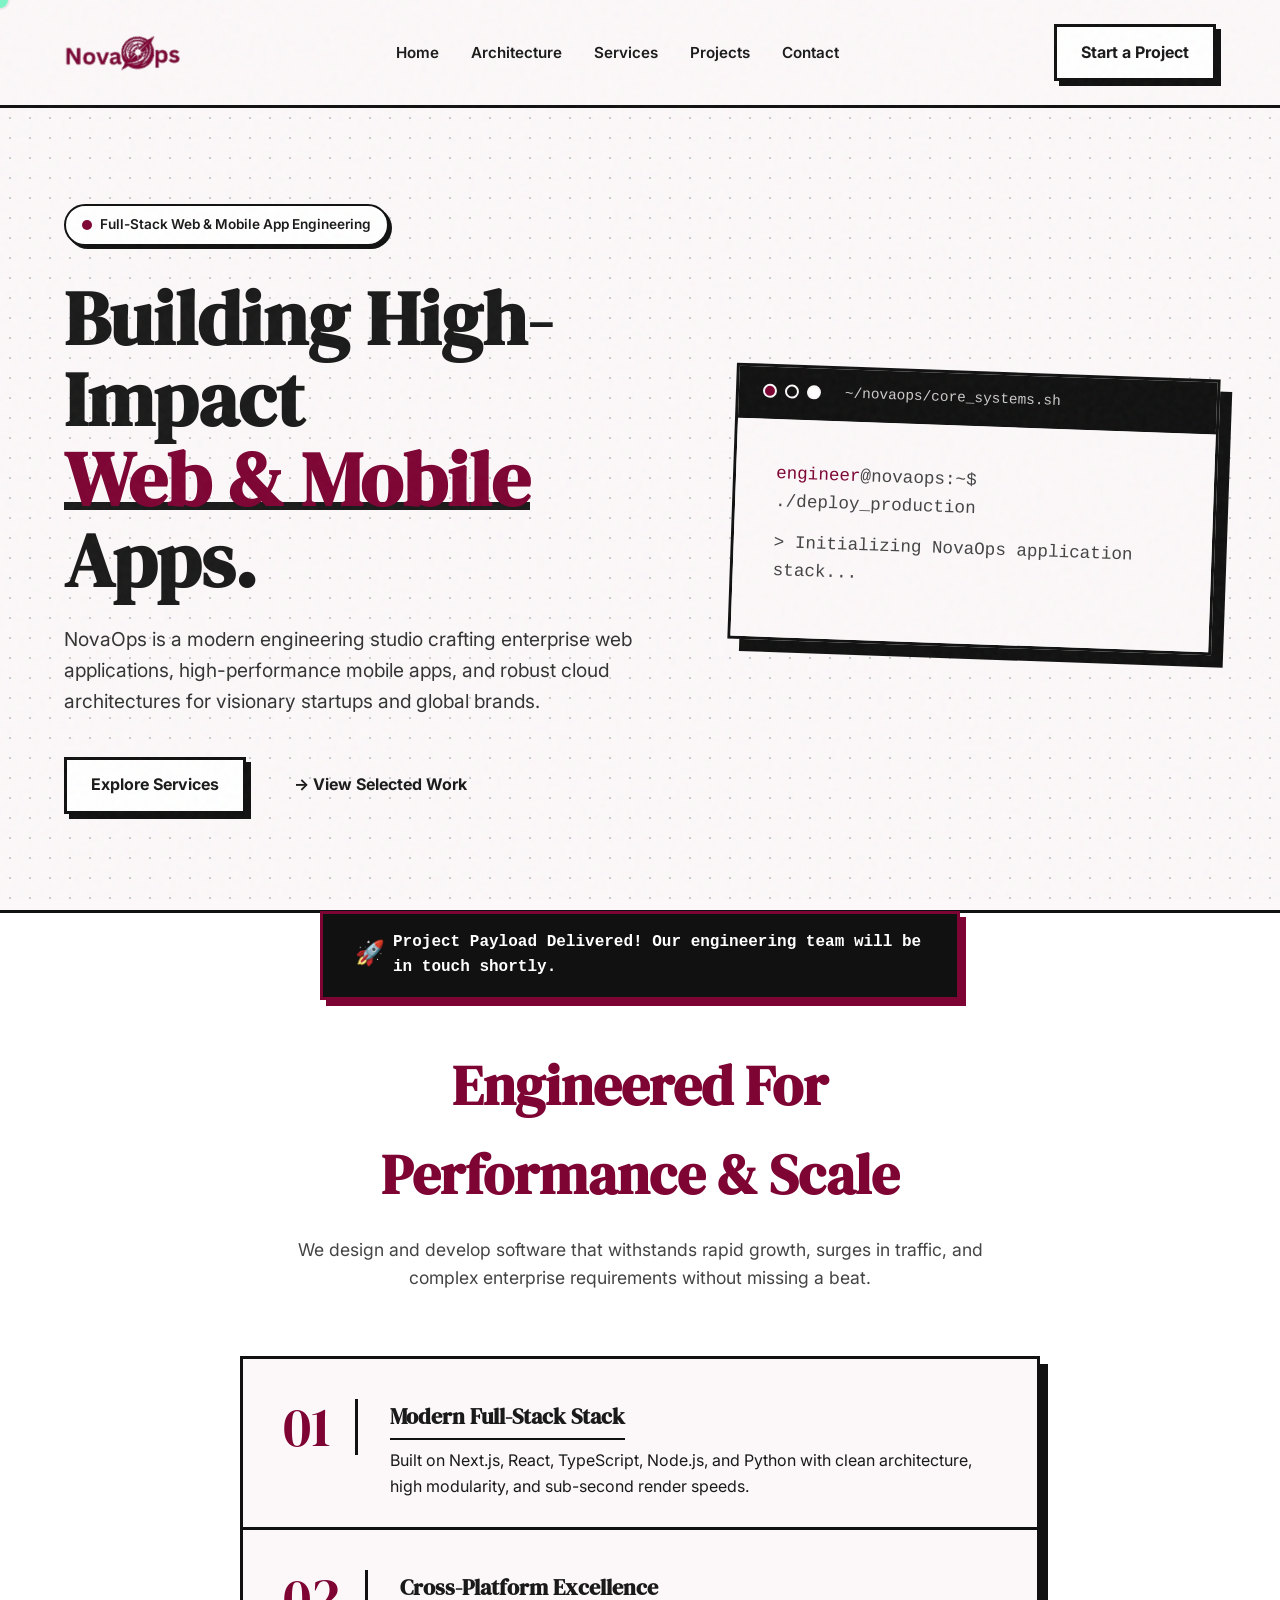
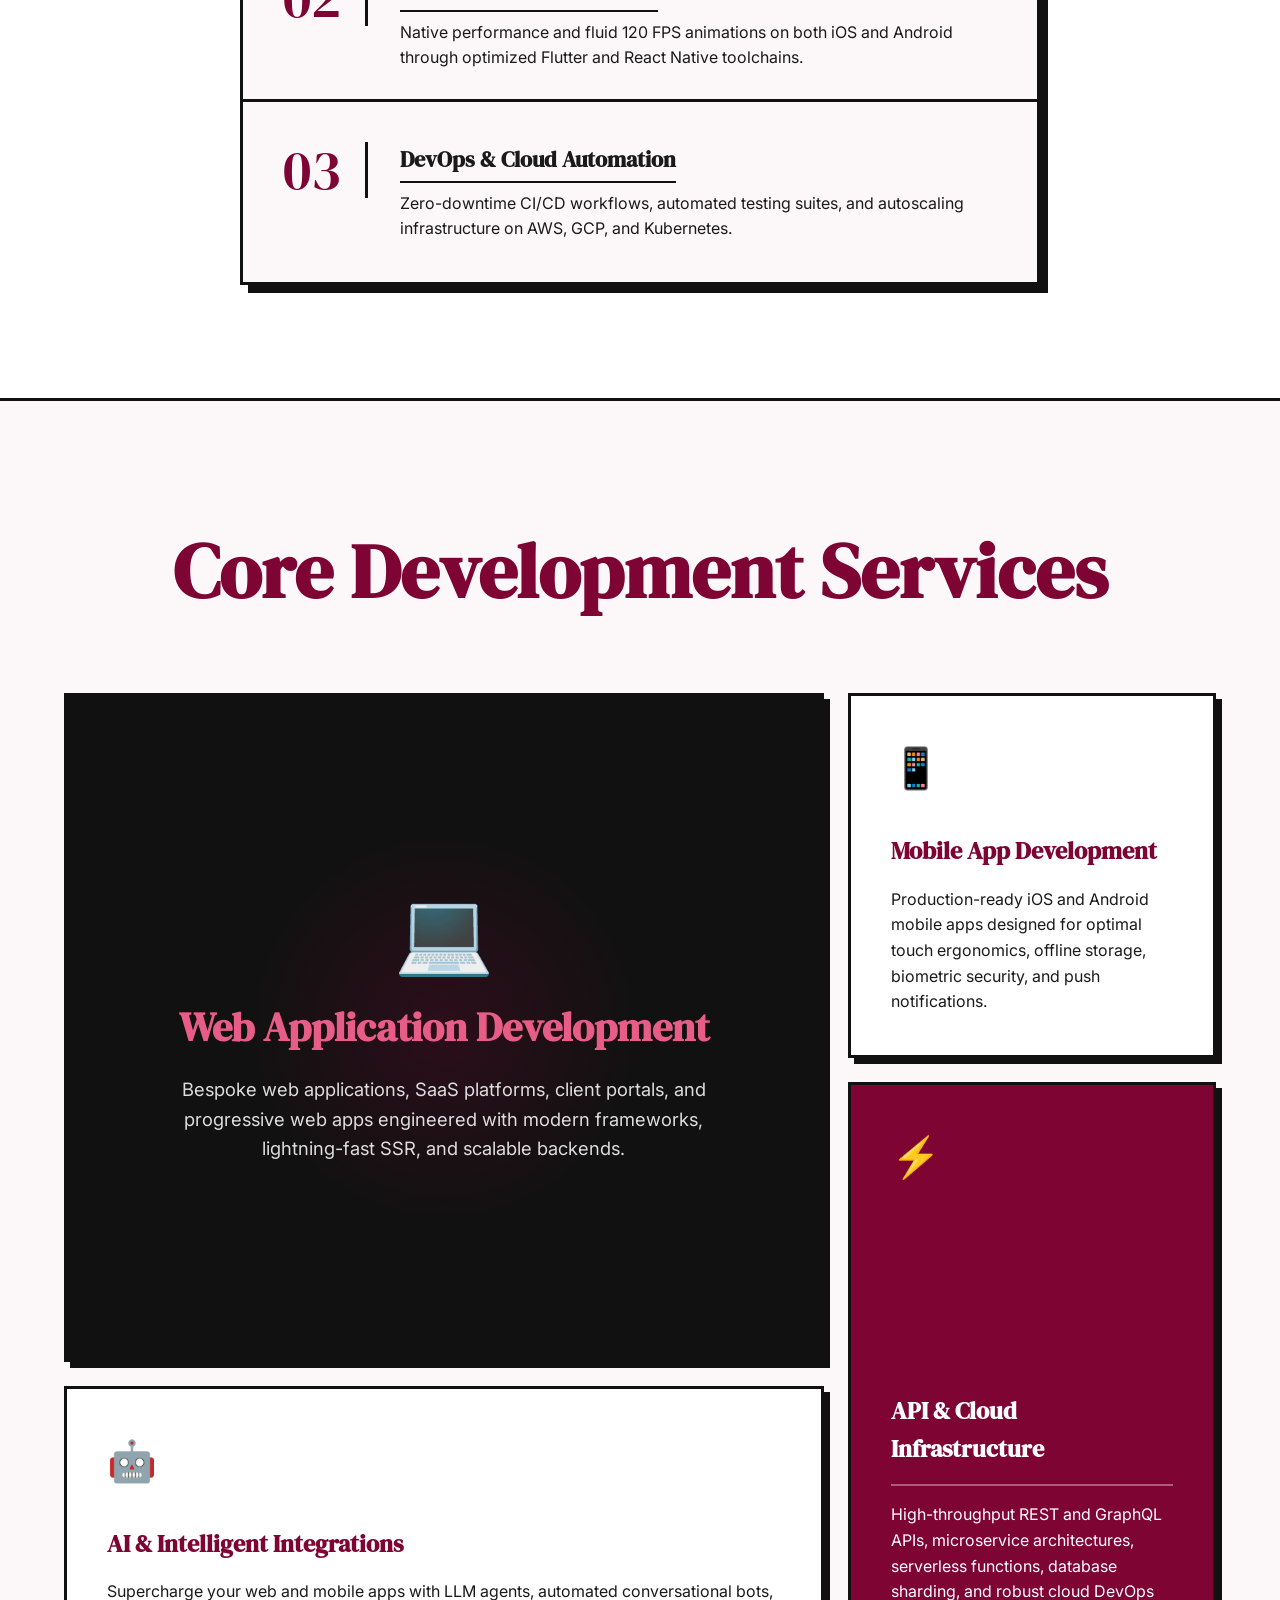
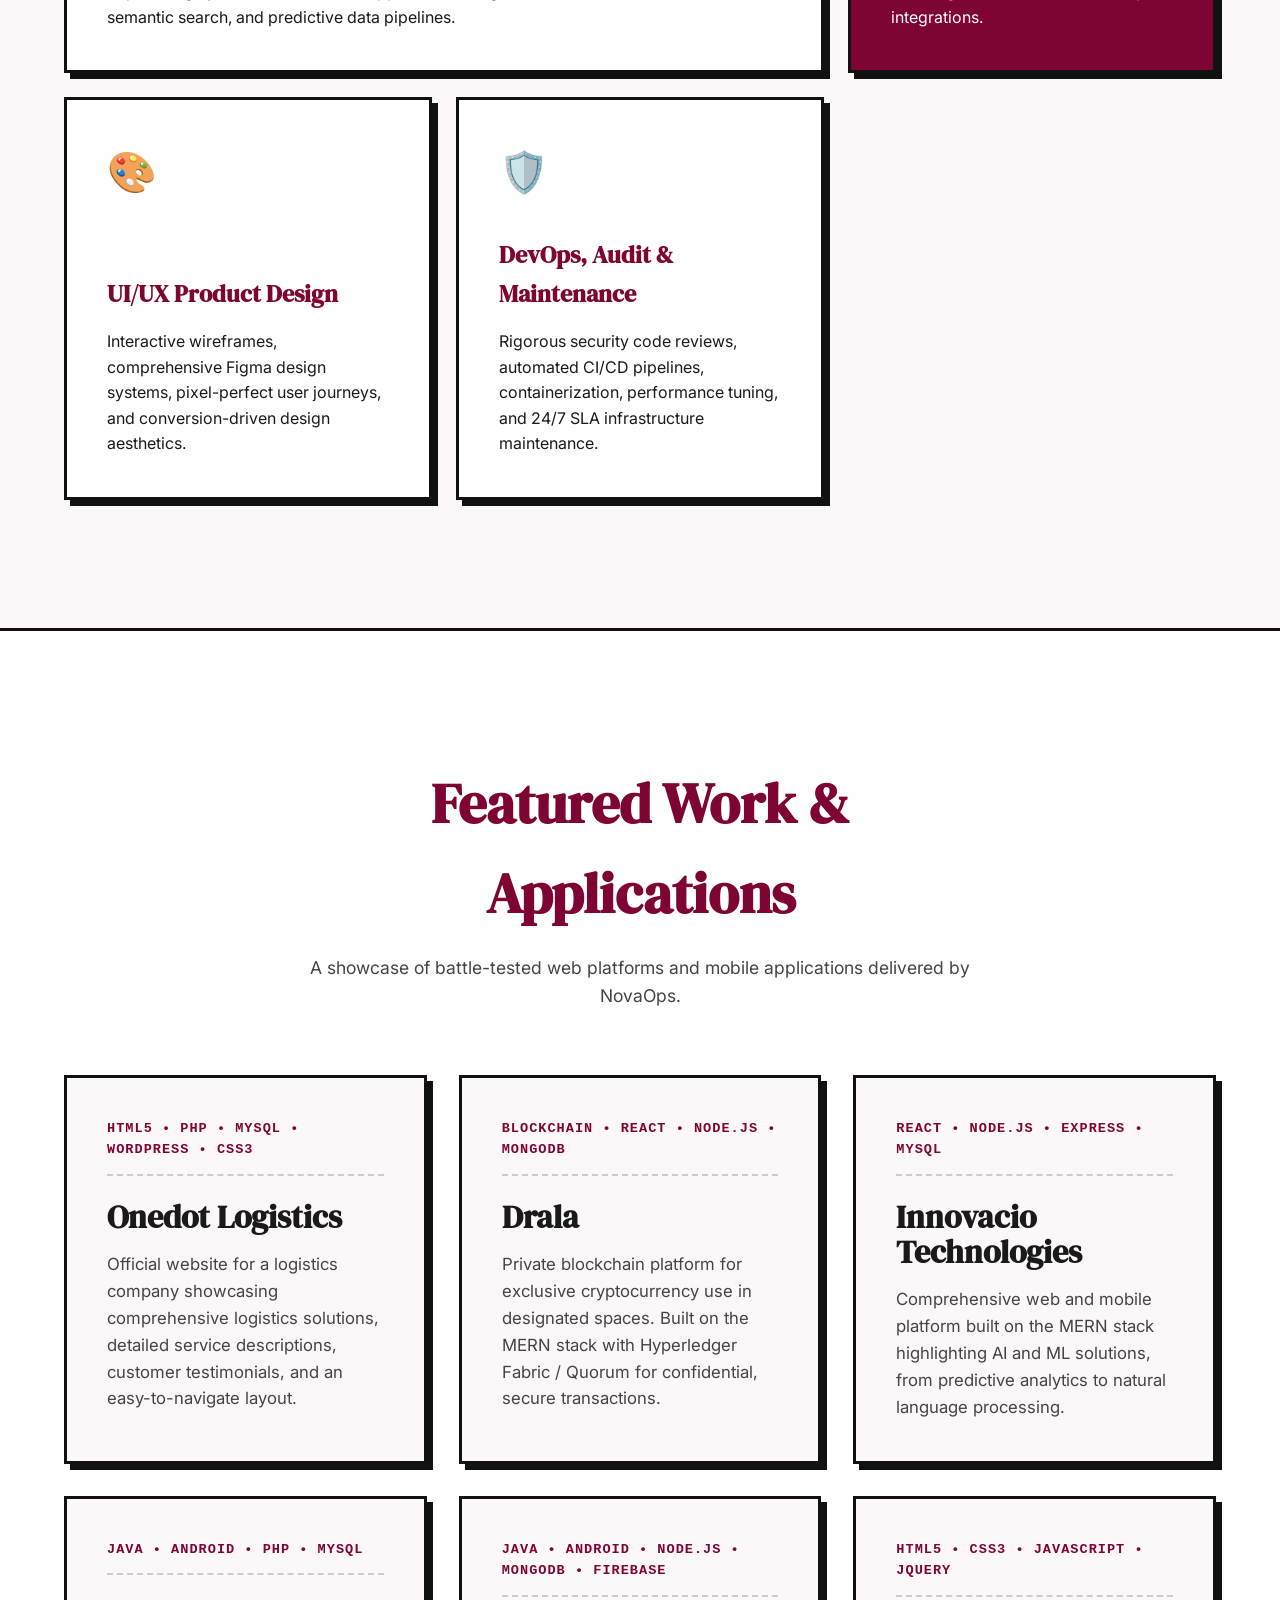
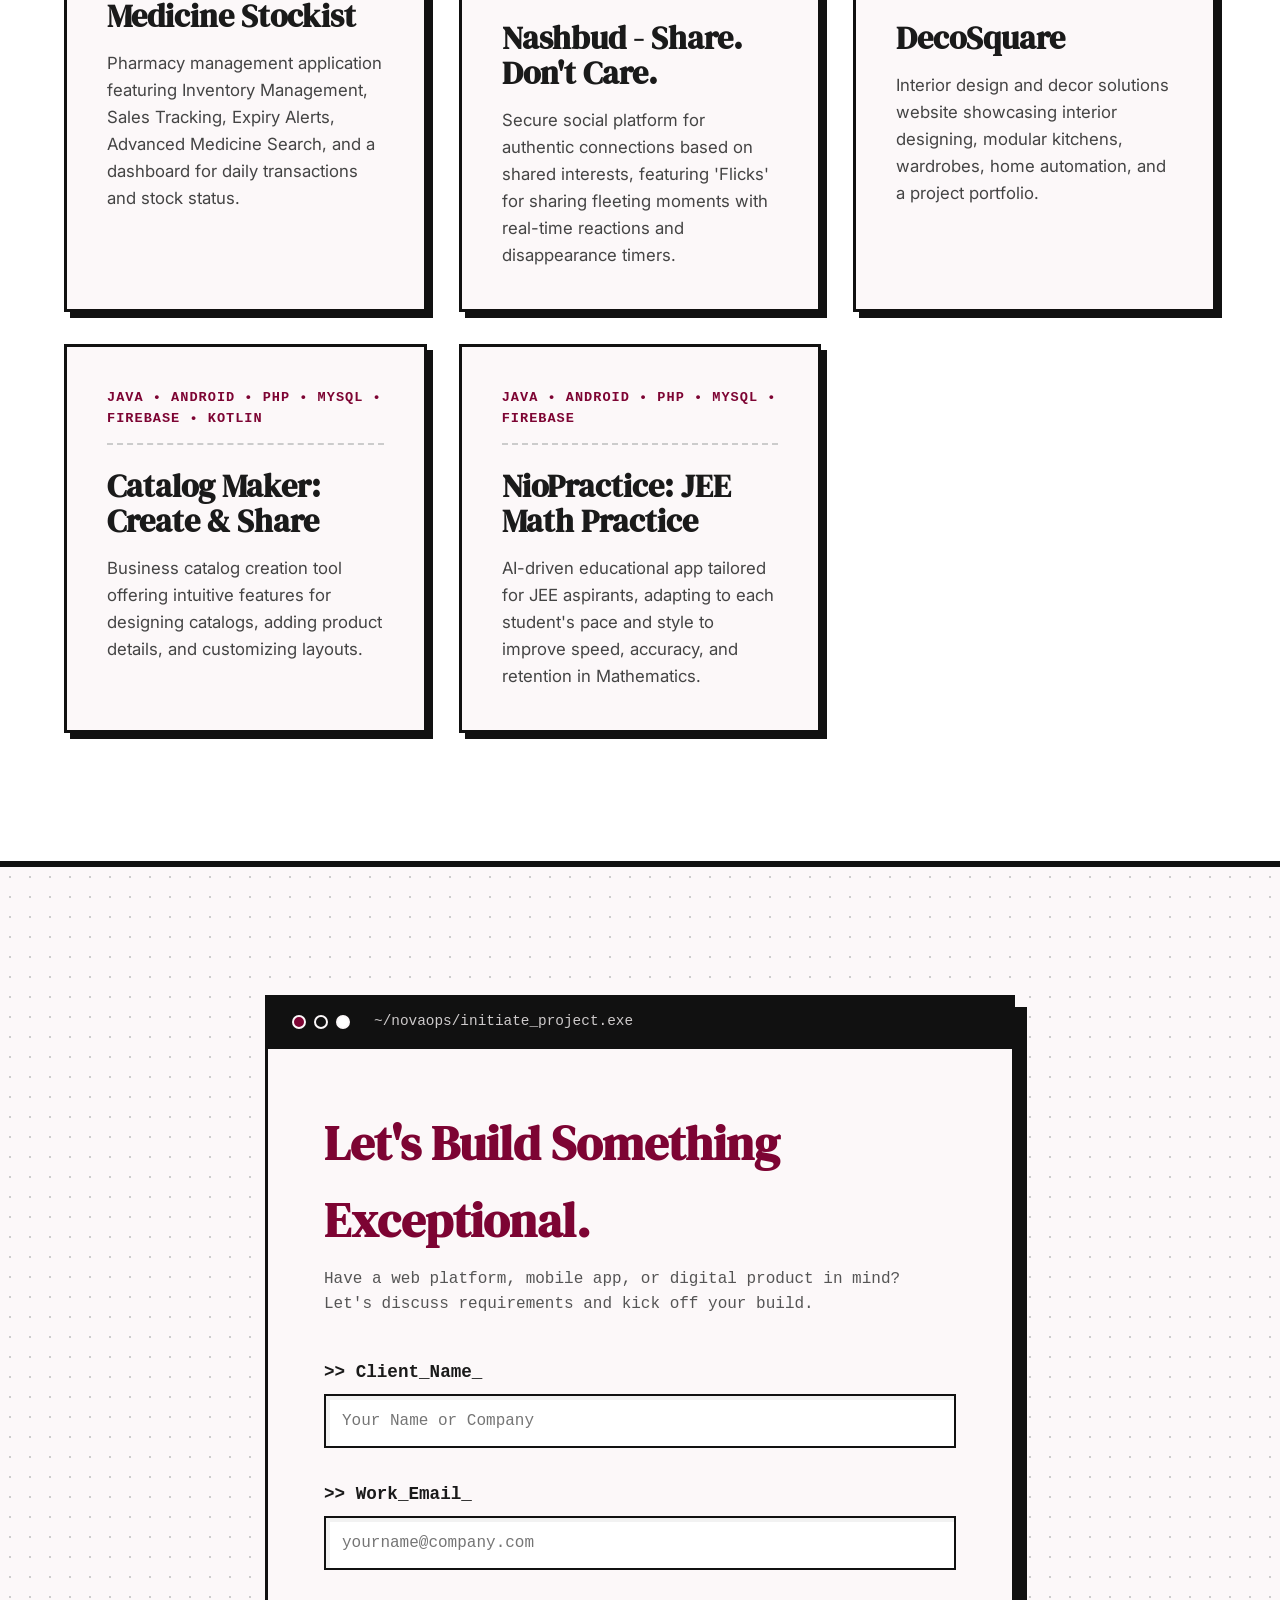
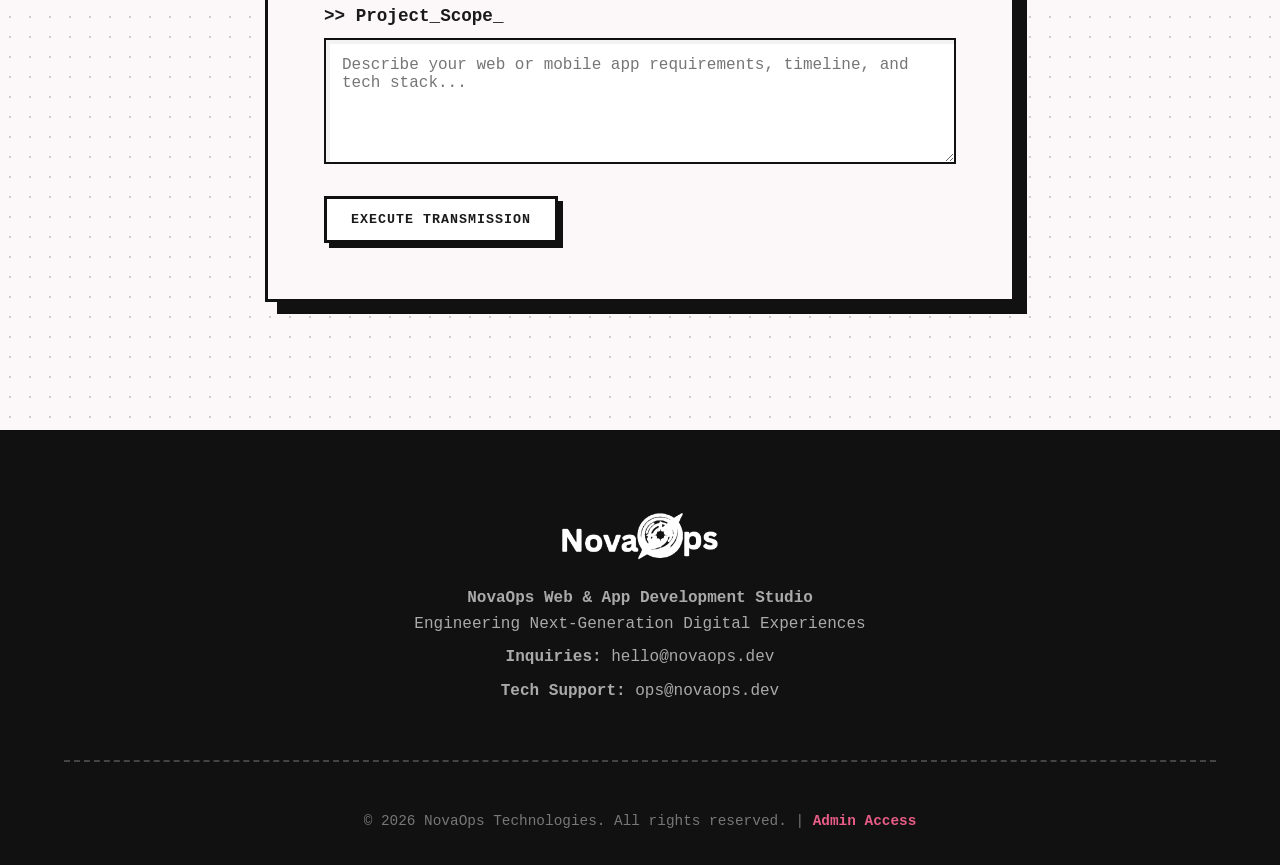
==== index.html @ 28c10dbf "feat: add branding assets, custom logos, and update project portfolio content" ====
<!DOCTYPE html>
<html lang="en">

<head>
    <meta charset="UTF-8">
    <meta name="viewport" content="width=device-width, initial-scale=1.0">
    <title>NovaOps | High-Performance Web & App Development</title>
    <meta name="theme-color" content="#7D0433">
    <link rel="icon" type="image/png" href="assets/favicon.png">
    <link rel="apple-touch-icon" href="assets/apple-touch-icon.png">
    <link rel="preconnect" href="https://fonts.googleapis.com">
    <link rel="preconnect" href="https://fonts.gstatic.com" crossorigin>
    <link
        href="https://fonts.googleapis.com/css2?family=DM+Serif+Display&family=Inter:wght@400;500;600;700;900&display=swap"
        rel="stylesheet">
    <link rel="stylesheet" href="style.css">
</head>

<body>
    <div id="a4-loader" class="a4-loader">
        <div class="terminal-container loader-terminal">
            <div class="terminal-header">
                <div class="terminal-buttons">
                    <span class="t-btn close"></span>
                    <span class="t-btn min"></span>
                    <span class="t-btn max"></span>
                </div>
                <div class="terminal-title">~/novaops/boot_sequence.exe</div>
            </div>
            <div class="terminal-body terminal-font">
                <p>>> NOVAOPS.sys initializing<span class="loading-dots"></span></p>
                <div class="progress-bar-container">
                    <div class="progress-bar"></div>
                </div>
                <p id="loader-status">>> CORE SYSTEMS ONLINE_</p>
            </div>
        </div>
    </div>

    <div class="noise-overlay"></div>
    <div class="custom-cursor"></div>

    <nav class="navbar relative-z">
        <div class="logo">
            <a href="#home" class="logo-link">
                <img src="assets/logo.png" alt="NovaOps Logo" class="nav-logo-img">
            </a>
        </div>
        <ul class="nav-links">
            <li><a href="#home">Home</a></li>
            <li><a href="#features">Architecture</a></li>
            <li><a href="#services">Services</a></li>
            <li><a href="#work">Projects</a></li>
            <li><a href="#contact-form-section">Contact</a></li>
        </ul>
        <a href="#contact-form-section" class="btn-primary magnetic-btn">Start a Project</a>
    </nav>

    <header id="home" class="hero relative-z split-layout">
        <div class="hero-content">
            <div class="status-badge">
                <span class="pulse-indicator"></span> Full-Stack Web & Mobile App Engineering
            </div>

            <h1 class="hero-title">
                Building High-Impact <br>
                <span class="text-orange highlight-stroke">Web & Mobile</span> Apps.
            </h1>
            <p class="hero-subtitle">
                NovaOps is a modern engineering studio crafting enterprise web applications, high-performance mobile
                apps, and robust cloud architectures for visionary startups and global brands.
            </p>
            <div class="hero-ctas">
                <a href="#services" class="btn-primary magnetic-btn" id="cta-main">Explore Services</a>
                <a href="#work" class="btn-secondary link-hover-effect" id="cta-secondary">→ View Selected Work</a>
            </div>
        </div>

        <div class="hero-visual">
            <div class="terminal-container hero-terminal">
                <div class="terminal-header">
                    <div class="terminal-buttons">
                        <span class="t-btn close"></span>
                        <span class="t-btn min"></span>
                        <span class="t-btn max"></span>
                    </div>
                    <div class="terminal-title">~/novaops/core_systems.sh</div>
                </div>
                <div class="terminal-body terminal-font">
                    <p class="code-line"><span class="text-orange">engineer</span>@novaops:~$ ./deploy_production</p>
                    <p class="code-line">> Initializing NovaOps application stack...</p>
                    <p class="code-line">> [OK] Fullstack Web Platforms (Next.js / React / Node)</p>
                    <p class="code-line">> [OK] Native & Cross-Platform Mobile (iOS / Android)</p>
                    <p class="code-line">> [OK] Cloud DevOps & CI/CD Pipelines</p>
                    <p class="code-line">> [OK] Real-time APIs & Microservices</p>
                    <p class="code-line text-orange blink-cursor">> Status: PRODUCTION_READY_</p>
                </div>
            </div>
        </div>
    </header>

    <section id="features" class="how-to-work relative-z">
        <div class="section-header-centered">
            <h2 class="section-title text-orange">Engineered For Performance & Scale</h2>
            <p class="section-subtitle">We design and develop software that withstands rapid growth, surges in traffic,
                and complex enterprise requirements without missing a beat.</p>
        </div>

        <div class="architecture-stack">
            <div class="stack-item animate-on-scroll">
                <div class="stack-number">01</div>
                <div class="stack-content">
                    <h3 class="stack-title">Modern Full-Stack Stack</h3>
                    <p class="stack-text">Built on Next.js, React, TypeScript, Node.js, and Python with clean
                        architecture, high modularity, and sub-second render speeds.</p>
                </div>
            </div>
            <div class="stack-item animate-on-scroll" style="transition-delay: 0.1s;">
                <div class="stack-number">02</div>
                <div class="stack-content">
                    <h3 class="stack-title">Cross-Platform Excellence</h3>
                    <p class="stack-text">Native performance and fluid 120 FPS animations on both iOS and Android
                        through optimized Flutter and React Native toolchains.</p>
                </div>
            </div>
            <div class="stack-item animate-on-scroll" style="transition-delay: 0.2s;">
                <div class="stack-number">03</div>
                <div class="stack-content">
                    <h3 class="stack-title">DevOps & Cloud Automation</h3>
                    <p class="stack-text">Zero-downtime CI/CD workflows, automated testing suites, and autoscaling
                        infrastructure on AWS, GCP, and Kubernetes.</p>
                </div>
            </div>
        </div>
    </section>

    <section id="services" class="services relative-z">
        <div class="services-header animate-on-scroll">
            <h2 class="services-main-title text-orange">Core Development Services</h2>
        </div>

        <div class="bento-grid">
            <div class="service-card bento-featured animate-on-scroll">
                <div class="glow-orb"></div>
                <div class="featured-content">
                    <div class="huge-icon">💻</div>
                    <h3>Web Application Development</h3>
                    <p>Bespoke web applications, SaaS platforms, client portals, and progressive web apps engineered
                        with modern frameworks, lightning-fast SSR, and scalable backends.</p>
                </div>
            </div>

            <div class="service-card bento-standard animate-on-scroll" style="transition-delay: 0.1s;">
                <div class="card-icon">📱</div>
                <div class="card-content">
                    <h3>Mobile App Development</h3>
                    <p>Production-ready iOS and Android mobile apps designed for optimal touch ergonomics, offline
                        storage, biometric security, and push notifications.</p>
                </div>
            </div>

            <div class="service-card bento-tall animate-on-scroll" style="transition-delay: 0.2s;">
                <div class="card-icon">⚡</div>
                <div class="card-content">
                    <h3>API & Cloud Infrastructure</h3>
                    <p>High-throughput REST and GraphQL APIs, microservice architectures, serverless functions, database
                        sharding, and robust cloud DevOps integrations.</p>
                </div>
            </div>

            <div class="service-card bento-wide animate-on-scroll" style="transition-delay: 0.3s;">
                <div class="card-icon">🤖</div>
                <div class="card-content">
                    <h3>AI & Intelligent Integrations</h3>
                    <p>Supercharge your web and mobile apps with LLM agents, automated conversational bots, semantic
                        search, and predictive data pipelines.</p>
                </div>
            </div>

            <div class="service-card bento-standard animate-on-scroll" style="transition-delay: 0.4s;">
                <div class="card-icon">🎨</div>
                <div class="card-content">
                    <h3>UI/UX Product Design</h3>
                    <p>Interactive wireframes, comprehensive Figma design systems, pixel-perfect user journeys, and
                        conversion-driven design aesthetics.</p>
                </div>
            </div>

            <div class="service-card bento-standard animate-on-scroll" style="transition-delay: 0.5s;">
                <div class="card-icon">🛡️</div>
                <div class="card-content">
                    <h3>DevOps, Audit & Maintenance</h3>
                    <p>Rigorous security code reviews, automated CI/CD pipelines, containerization, performance tuning,
                        and 24/7 SLA infrastructure maintenance.</p>
                </div>
            </div>
        </div>
    </section>

    <section id="work" class="portfolio-section relative-z">
        <div class="section-header-centered animate-on-scroll">
            <h2 class="section-title text-orange">Featured Work & Applications</h2>
            <p class="section-subtitle">A showcase of battle-tested web platforms and mobile applications delivered by
                NovaOps.</p>
        </div>

        <div class="project-grid">
            <div class="project-card animate-on-scroll">
                <div class="project-tech">HTML5 • PHP • MySQL • WordPress • CSS3</div>
                <h3 class="project-title">Onedot Logistics</h3>
                <p class="project-desc">Official website for a logistics company showcasing comprehensive logistics
                    solutions, detailed service descriptions, customer testimonials, and an easy-to-navigate layout.</p>
            </div>
            <div class="project-card animate-on-scroll" style="transition-delay: 0.1s;">
                <div class="project-tech">Blockchain • React • Node.js • MongoDB</div>
                <h3 class="project-title">Drala</h3>
                <p class="project-desc">Private blockchain platform for exclusive cryptocurrency use in designated
                    spaces. Built on the MERN stack with Hyperledger Fabric / Quorum for confidential, secure
                    transactions.</p>
            </div>
            <div class="project-card animate-on-scroll" style="transition-delay: 0.2s;">
                <div class="project-tech">React • Node.js • Express • MySQL</div>
                <h3 class="project-title">Innovacio Technologies</h3>
                <p class="project-desc">Comprehensive web and mobile platform built on the MERN stack highlighting AI
                    and ML solutions, from predictive analytics to natural language processing.</p>
            </div>
            <div class="project-card animate-on-scroll">
                <div class="project-tech">Java • Android • PHP • MySQL</div>
                <h3 class="project-title">Medicine Stockist</h3>
                <p class="project-desc">Pharmacy management application featuring Inventory Management, Sales Tracking,
                    Expiry Alerts, Advanced Medicine Search, and a dashboard for daily transactions and stock status.</p>
            </div>
            <div class="project-card animate-on-scroll" style="transition-delay: 0.1s;">
                <div class="project-tech">Java • Android • Node.js • MongoDB • Firebase</div>
                <h3 class="project-title">Nashbud - Share. Don't Care.</h3>
                <p class="project-desc">Secure social platform for authentic connections based on shared interests,
                    featuring 'Flicks' for sharing fleeting moments with real-time reactions and disappearance timers.</p>
            </div>
            <div class="project-card animate-on-scroll" style="transition-delay: 0.2s;">
                <div class="project-tech">HTML5 • CSS3 • JavaScript • jQuery</div>
                <h3 class="project-title">DecoSquare</h3>
                <p class="project-desc">Interior design and decor solutions website showcasing interior designing,
                    modular kitchens, wardrobes, home automation, and a project portfolio.</p>
            </div>
            <div class="project-card animate-on-scroll">
                <div class="project-tech">Java • Android • PHP • MySQL • Firebase • Kotlin</div>
                <h3 class="project-title">Catalog Maker: Create & Share</h3>
                <p class="project-desc">Business catalog creation tool offering intuitive features for designing
                    catalogs, adding product details, and customizing layouts.</p>
            </div>
            <div class="project-card animate-on-scroll" style="transition-delay: 0.1s;">
                <div class="project-tech">Java • Android • PHP • MySQL • Firebase</div>
                <h3 class="project-title">NioPractice: JEE Math Practice</h3>
                <p class="project-desc">AI-driven educational app tailored for JEE aspirants, adapting to each student's
                    pace and style to improve speed, accuracy, and retention in Mathematics.</p>
            </div>
        </div>
    </section>

    <section id="contact-form-section" class="contact-form-section relative-z">
        <div class="terminal-container animate-on-scroll">
            <div class="terminal-header">
                <div class="terminal-buttons">
                    <span class="t-btn close"></span>
                    <span class="t-btn min"></span>
                    <span class="t-btn max"></span>
                </div>
                <div class="terminal-title">~/novaops/initiate_project.exe</div>
            </div>

            <div class="terminal-body">
                <h2 class="terminal-heading text-orange">Let's Build Something Exceptional.</h2>
                <p class="terminal-sub">Have a web platform, mobile app, or digital product in mind? Let's discuss
                    requirements and kick off your build.</p>

                <form id="a4ContactForm" class="brutal-form code-style-form">
                    <div class="input-group">
                        <label for="userName">>> Client_Name_</label>
                        <input type="text" id="userName" placeholder="Your Name or Company" required>
                    </div>
                    <div class="input-group">
                        <label for="userEmail">>> Work_Email_</label>
                        <input type="email" id="userEmail" placeholder="yourname@company.com" required>
                    </div>
                    <div class="input-group">
                        <label for="userMessage">>> Project_Scope_</label>
                        <textarea id="userMessage" rows="5"
                            placeholder="Describe your web or mobile app requirements, timeline, and tech stack..."
                            required></textarea>
                    </div>
                    <button type="submit" class="btn-primary run-command-btn">Execute Transmission</button>
                </form>
            </div>
        </div>
    </section>

    <div id="successToast" class="success-toast">
        <span style="font-size: 1.5rem;">🚀</span> Project Payload Delivered! Our engineering team will be in touch
        shortly.
    </div>

    <footer class="site-footer relative-z">
        <div class="footer-content animate-on-scroll">
            <img src="assets/logo.png" alt="NovaOps Logo" class="footer-logo-img">
            <div class="contact-details terminal-font">
                <p><strong>NovaOps Web & App Development Studio</strong><br>Engineering Next-Generation Digital
                    Experiences</p>
                <p><strong>Inquiries:</strong> hello@novaops.dev</p>
                <p><strong>Tech Support:</strong> ops@novaops.dev</p>
            </div>
        </div>
        <div class="copyright animate-on-scroll" style="transition-delay: 0.2s;">
            &copy; 2026 NovaOps Technologies. All rights reserved. | <a href="admin.html" class="admin-link">Admin
                Access</a>
        </div>
    </footer>

    <script src="script.js"></script>
</body>

</html>
---- style.css ----
/* Base Variables & Reset */
:root {
    --bg-cream: #FCF8F9;
    --text-black: #1A1A1A;
    --accent-orange: #7D0433;
    --accent-light: #E85D88;
    --border-dark: #111111;
    --font-heading: 'DM Serif Display', serif;
    --font-body: 'Inter', sans-serif;
    --font-mono: 'Courier New', Courier, monospace;
}

* {
    margin: 0;
    padding: 0;
    box-sizing: border-box;
    cursor: none;
    /* Hides default cursor for our custom one */
}

html {
    scroll-behavior: smooth;
}

body {
    background-color: var(--bg-cream);
    color: var(--text-black);
    font-family: var(--font-body);
    line-height: 1.6;
    overflow-x: hidden;
    position: relative;
}

/* --- CREATIVE TOUCHES --- */

.noise-overlay {
    position: fixed;
    top: 0;
    left: 0;
    width: 100vw;
    height: 100vh;
    pointer-events: none;
    z-index: 9999;
    opacity: 0.04;
    background-image: url("data:image/svg+xml,%3Csvg viewBox='0 0 200 200' xmlns='http://www.w3.org/2000/svg'%3E%3Cfilter id='noiseFilter'%3E%3CfeTurbulence type='fractalNoise' baseFrequency='0.65' numOctaves='3' stitchTiles='stitch'/%3E%3C/filter%3E%3Crect width='100%25' height='100%25' filter='url(%23noiseFilter)'/%3E%3C/svg%3E");
}

@media (pointer: fine) {
    .custom-cursor {
        width: 20px;
        height: 20px;
        background-color: var(--accent-orange);
        border: 2px solid var(--border-dark);
        border-radius: 50%;
        position: fixed;
        pointer-events: none;
        z-index: 10000;
        transform: translate(-50%, -50%);
        transition: transform 0.1s ease, background-color 0.2s;
        mix-blend-mode: difference;
    }

    a:hover~.custom-cursor,
    button:hover~.custom-cursor,
    input:hover~.custom-cursor,
    textarea:hover~.custom-cursor {
        transform: translate(-50%, -50%) scale(1.5);
        background-color: #fff;
    }
}

@media (pointer: coarse) {
    * {
        cursor: auto;
    }

    .custom-cursor {
        display: none;
    }
}

.relative-z {
    position: relative;
    z-index: 10;
}

h1,
h2,
h3,
.logo,
.footer-logo,
.terminal-heading {
    font-family: var(--font-heading);
}

.text-orange {
    color: var(--accent-orange);
}

/* Navigation */
.navbar {
    display: flex;
    justify-content: space-between;
    align-items: center;
    padding: 1.5rem 5%;
    border-bottom: 3px solid var(--border-dark);
    background-color: var(--bg-cream);
    position: sticky;
    top: 0;
    z-index: 100;
}

.logo {
    font-size: 1.5rem;
    font-weight: bold;
    letter-spacing: 1px;
    display: flex;
    align-items: center;
    gap: 0.6rem;
}

.logo-link {
    display: inline-flex;
    align-items: center;
    text-decoration: none;
}

.nav-logo-img {
    height: 38px;
    width: auto;
    display: block;
}

.footer-logo-img {
    height: 52px;
    width: auto;
    display: block;
    filter: brightness(0) invert(1);
}

.logo-icon {
    color: var(--accent-orange);
}

.nav-links {
    list-style: none;
    display: flex;
    gap: 2rem;
}

.nav-links a {
    text-decoration: none;
    color: var(--text-black);
    font-weight: 600;
    font-size: 0.95rem;
    transition: color 0.2s;
}

.nav-links a:hover {
    color: var(--accent-orange);
}

/* Buttons (Neo-Brutalist) */
.btn-primary,
.btn-secondary {
    padding: 0.8rem 1.5rem;
    font-weight: 700;
    font-family: var(--font-body);
    text-decoration: none;
    display: inline-block;
    transition: transform 0.1s ease, box-shadow 0.1s ease;
}

.btn-primary {
    background-color: #fff;
    color: var(--text-black);
    border: 3px solid var(--border-dark);
    box-shadow: 5px 5px 0px 0px var(--border-dark);
}

.btn-primary:active {
    transform: translate(5px, 5px);
    box-shadow: 0px 0px 0px 0px var(--border-dark);
}

.btn-secondary {
    background: transparent;
    border: none;
    font-size: 1rem;
    color: var(--text-black);
}

.btn-secondary:hover {
    text-decoration: underline;
    text-decoration-color: var(--accent-orange);
    text-decoration-thickness: 3px;
    text-underline-offset: 4px;
}

/* --- HERO SPLIT LAYOUT --- */
.hero {
    padding: 6rem 5% 6rem;
    border-bottom: 3px solid var(--border-dark);
    background-image: radial-gradient(#ccc 1px, transparent 1px);
    background-size: 20px 20px;
    display: flex;
    align-items: center;
    justify-content: space-between;
    gap: 4rem;
    min-height: 80vh;
}

.hero-content {
    flex: 1;
    max-width: 750px;
}

.status-badge {
    display: inline-flex;
    align-items: center;
    gap: 0.5rem;
    padding: 0.5rem 1rem;
    border: 2px solid var(--border-dark);
    border-radius: 50px;
    font-size: 0.85rem;
    font-weight: 600;
    background-color: #fff;
    margin-bottom: 2rem;
    box-shadow: 3px 3px 0 0 var(--border-dark);
}

.pulse-indicator {
    width: 10px;
    height: 10px;
    background-color: var(--accent-orange);
    border-radius: 50%;
    animation: pulse 2s infinite;
}

@keyframes pulse {
    0% {
        box-shadow: 0 0 0 0 rgba(125, 4, 51, 0.7);
    }

    70% {
        box-shadow: 0 0 0 10px rgba(125, 4, 51, 0);
    }

    100% {
        box-shadow: 0 0 0 0 rgba(125, 4, 51, 0);
    }
}

.hero-title {
    font-size: clamp(3.5rem, 6vw, 6rem);
    line-height: 1.05;
    margin-bottom: 1.5rem;
}

.highlight-stroke {
    position: relative;
    display: inline-block;
}

.highlight-stroke::after {
    content: '';
    position: absolute;
    bottom: 10px;
    left: 0;
    width: 100%;
    height: 8px;
    background-color: var(--text-black);
    z-index: -1;
}

.hero-subtitle {
    font-size: 1.2rem;
    color: #333;
    margin-bottom: 2.5rem;
    max-width: 600px;
}

.hero-ctas {
    display: flex;
    gap: 1.5rem;
    align-items: center;
}

/* Hero Visual Layout */
.hero-visual {
    flex: 0.8;
    position: relative;
    display: flex;
    justify-content: center;
    align-items: center;
}

/* --- ARCHITECTURE STACK --- */
.how-to-work {
    padding: 8rem 5%;
    background-color: #fff;
    border-bottom: 3px solid var(--border-dark);
}

.section-header-centered {
    text-align: center;
    max-width: 700px;
    margin: 0 auto 4rem;
}

.how-to-work .section-title {
    font-size: 3.5rem;
    margin-bottom: 1rem;
}

.how-to-work .section-subtitle {
    font-size: 1.1rem;
    color: #444;
}

.architecture-stack {
    display: flex;
    flex-direction: column;
    gap: 0;
    max-width: 800px;
    margin: 0 auto;
}

.stack-item {
    display: flex;
    border: 3px solid var(--border-dark);
    background-color: var(--bg-cream);
    padding: 2.5rem;
    align-items: flex-start;
    margin-bottom: -15px;
    position: relative;
    box-shadow: 8px 8px 0px 0px var(--border-dark);
    transition: transform 0.3s ease;
}

.stack-item:hover {
    transform: translateX(10px);
    z-index: 5;
    background-color: #fff;
}

.stack-number {
    font-family: var(--font-heading);
    font-size: 3.5rem;
    color: var(--accent-orange);
    line-height: 1;
    margin-right: 2rem;
    border-right: 3px solid var(--border-dark);
    padding-right: 1.5rem;
}

.stack-title {
    font-size: 1.4rem;
    margin-bottom: 0.5rem;
    border-bottom: 2px solid var(--border-dark);
    display: inline-block;
    padding-bottom: 0.2rem;
}

/* --- BENTO GRID SERVICES --- */
.services {
    padding: 8rem 5%;
    overflow: hidden;
    background-color: var(--bg-cream);
    border-bottom: 3px solid var(--border-dark);
}

.services-header {
    text-align: center;
    margin-bottom: 5rem;
    width: 100%;
}

.services-main-title {
    font-size: clamp(3.5rem, 6vw, 5.5rem);
    font-family: var(--font-heading);
    color: var(--accent-orange);
    line-height: 1.1;
}

.bento-grid {
    display: grid;
    grid-template-columns: repeat(3, 1fr);
    grid-auto-rows: minmax(280px, auto);
    gap: 1.5rem;
    max-width: 1200px;
    margin: 0 auto;
}

.service-card {
    border: 3px solid var(--border-dark);
    padding: 2.5rem;
    background-color: #fff;
    box-shadow: 6px 6px 0px 0px var(--border-dark);
    display: flex;
    flex-direction: column;
    justify-content: space-between;
    transition: box-shadow 0.3s ease, transform 0.3s ease;
    position: relative;
    overflow: hidden;
}

.service-card:hover {
    transform: translate(-4px, -4px) !important;
    box-shadow: 12px 12px 0px 0px var(--border-dark);
}

.card-icon {
    font-size: 2.5rem;
    margin-bottom: 2rem;
    position: relative;
    z-index: 2;
}

.card-content {
    position: relative;
    z-index: 2;
}

.card-content h3 {
    font-size: 1.5rem;
    margin-bottom: 1rem;
    color: var(--accent-orange);
    font-family: var(--font-heading);
}

/* The Black Box Fix */
.bento-featured {
    grid-column: span 2;
    grid-row: span 2;
    background-color: var(--border-dark);
    color: #fff;
    justify-content: center;
    align-items: center;
    text-align: center;
}

.bento-featured .featured-content {
    position: relative;
    z-index: 2;
    max-width: 85%;
}

.bento-featured .huge-icon {
    font-size: 5rem;
    margin-bottom: 1.5rem;
    line-height: 1;
}

.bento-featured h3 {
    color: var(--accent-light);
    font-size: 2.5rem;
    margin-bottom: 1rem;
    font-family: var(--font-heading);
}

.bento-featured p {
    font-size: 1.15rem;
    color: #ddd;
}

.glow-orb {
    position: absolute;
    top: 50%;
    left: 50%;
    transform: translate(-50%, -50%);
    width: 400px;
    height: 400px;
    background: radial-gradient(circle, rgba(125, 4, 51, 0.25) 0%, rgba(0, 0, 0, 0) 70%);
    z-index: 1;
    pointer-events: none;
}

.bento-tall {
    grid-row: span 2;
    background-color: var(--accent-orange);
    color: #fff;
}

.bento-tall h3 {
    color: #fff;
    border-bottom: 2px solid rgba(255, 255, 255, 0.35);
    padding-bottom: 1rem;
}

.bento-wide {
    grid-column: span 2;
}

/* --- NEW: PORTFOLIO / PROJECTS SECTION --- */
.portfolio-section {
    padding: 8rem 5%;
    background-color: #fff;
    border-bottom: 3px solid var(--border-dark);
}

.portfolio-section .section-title {
    font-size: 3.5rem;
    margin-bottom: 1rem;
}

.portfolio-section .section-subtitle {
    font-size: 1.1rem;
    color: #444;
    margin-bottom: 4rem;
}

.project-grid {
    display: grid;
    grid-template-columns: repeat(auto-fit, minmax(300px, 1fr));
    gap: 2rem;
    max-width: 1200px;
    margin: 0 auto;
}

.project-card {
    border: 3px solid var(--border-dark);
    padding: 2.5rem;
    background-color: var(--bg-cream);
    box-shadow: 6px 6px 0px 0px var(--border-dark);
    display: flex;
    flex-direction: column;
    transition: transform 0.2s ease, box-shadow 0.2s ease, background-color 0.2s ease;
}

.project-card:hover {
    transform: translate(-4px, -4px);
    box-shadow: 10px 10px 0px 0px var(--border-dark);
    background-color: #fff;
}

.project-tech {
    font-family: var(--font-mono);
    font-size: 0.85rem;
    color: var(--accent-orange);
    font-weight: bold;
    margin-bottom: 1.5rem;
    text-transform: uppercase;
    letter-spacing: 1px;
    border-bottom: 2px dashed #ccc;
    padding-bottom: 0.8rem;
}

.project-title {
    font-family: var(--font-heading);
    font-size: 2rem;
    margin-bottom: 1rem;
    color: var(--text-black);
    line-height: 1.1;
}

.project-desc {
    font-size: 1.05rem;
    color: #444;
    flex-grow: 1;
}

/* --- TERMINAL CONTACT FORM --- */
.contact-form-section {
    padding: 8rem 5%;
    display: flex;
    justify-content: center;
    background-image: radial-gradient(#ccc 1px, transparent 1px);
    background-size: 20px 20px;
    border-top: 3px solid var(--border-dark);
}

.terminal-container {
    width: 100%;
    max-width: 750px;
    border: 3px solid var(--border-dark);
    box-shadow: 12px 12px 0px 0px var(--border-dark);
    background-color: #fff;
    display: flex;
    flex-direction: column;
}

.terminal-header {
    background-color: var(--border-dark);
    color: var(--bg-cream);
    padding: 0.8rem 1.5rem;
    display: flex;
    align-items: center;
    border-bottom: 3px solid var(--border-dark);
}

.terminal-buttons {
    display: flex;
    gap: 8px;
    margin-right: 1.5rem;
}

.t-btn {
    width: 14px;
    height: 14px;
    border-radius: 50%;
    border: 2px solid var(--bg-cream);
}

.t-btn.close {
    background-color: var(--accent-orange);
}

.t-btn.min {
    background-color: transparent;
}

.t-btn.max {
    background-color: #fff;
}

.terminal-title {
    font-family: var(--font-mono);
    font-size: 0.9rem;
    opacity: 0.8;
}

.terminal-body {
    padding: 3.5rem;
    background-color: var(--bg-cream);
}

.terminal-heading {
    font-size: 3rem;
    margin-bottom: 0.5rem;
}

.terminal-sub {
    font-family: var(--font-mono);
    font-size: 1rem;
    margin-bottom: 2.5rem;
    color: #555;
}

.code-style-form {
    display: flex;
    flex-direction: column;
    gap: 2rem;
}

.input-group {
    display: flex;
    flex-direction: column;
    gap: 0.5rem;
}

.code-style-form label {
    font-family: var(--font-mono);
    font-weight: bold;
    color: var(--text-black);
    font-size: 1.1rem;
}

.code-style-form input,
.code-style-form textarea {
    width: 100%;
    padding: 1rem;
    font-family: var(--font-mono);
    font-size: 1rem;
    background-color: #fff;
    border: 2px solid var(--border-dark);
    color: var(--text-black);
    outline: none;
    box-shadow: inset 4px 4px 0px 0px rgba(0, 0, 0, 0.05);
    transition: border-color 0.2s;
}

.code-style-form input:focus,
.code-style-form textarea:focus {
    border-color: var(--accent-orange);
    box-shadow: 4px 4px 0px 0px var(--accent-orange);
}

.run-command-btn {
    align-self: flex-start;
    font-family: var(--font-mono);
    text-transform: uppercase;
    letter-spacing: 1px;
}

/* Success Toast */
.success-toast {
    position: fixed;
    bottom: -100px;
    left: 50%;
    transform: translateX(-50%);
    background-color: var(--border-dark);
    color: #fff;
    border: 3px solid var(--accent-orange);
    box-shadow: 6px 6px 0px 0px var(--accent-orange);
    padding: 1rem 2rem;
    font-family: var(--font-mono);
    font-weight: bold;
    display: flex;
    align-items: center;
    gap: 0.5rem;
    z-index: 1000;
    transition: bottom 0.5s cubic-bezier(0.175, 0.885, 0.32, 1.275);
}

.success-toast.show {
    bottom: 40px;
}

/* Footer */
.site-footer {
    background-color: var(--border-dark);
    color: var(--bg-cream);
    padding: 5rem 5% 2rem;
    text-align: center;
}

.footer-content {
    margin-bottom: 3rem;
    padding-bottom: 3rem;
    border-bottom: 2px dashed #444;
    display: flex;
    flex-direction: column;
    align-items: center;
    gap: 1.5rem;
}

.footer-logo {
    font-size: 3rem;
    color: var(--bg-cream);
    letter-spacing: 2px;
}

.terminal-font {
    font-family: var(--font-mono);
}

.contact-details p {
    margin-bottom: 0.5rem;
    color: #aaa;
    font-size: 1rem;
}

.copyright {
    font-size: 0.9rem;
    color: #777;
    font-family: var(--font-mono);
}

.admin-link {
    color: var(--accent-light);
    text-decoration: none;
    font-weight: bold;
}

.admin-link:hover {
    text-decoration: underline;
}

/* Scroll Animations */
.animate-on-scroll {
    opacity: 0;
    transform: translateY(40px);
    transition: opacity 0.8s ease-out, transform 0.8s ease-out;
}

.animate-on-scroll.is-visible {
    opacity: 1;
    transform: translateY(0);
}

/* --- FOOLPROOF MOBILE FIX FOR SERVICES AND LAYOUT --- */
@media (max-width: 900px) {
    .hero {
        flex-direction: column;
        text-align: center;
        padding-top: 4rem;
    }

    .hero-ctas {
        justify-content: center;
    }

    .services {
        padding: 5rem 5%;
    }

    .services-main-title {
        font-size: 3rem;
        margin-bottom: 3rem;
    }

    /* Forces grid into a strict, unbreakable column on mobile */
    .bento-grid {
        display: flex;
        flex-direction: column;
        gap: 1.5rem;
    }

    .service-card {
        width: 100%;
        padding: 2rem;
        grid-column: auto !important;
        grid-row: auto !important;
    }

    /* Resize giant black box for mobile */
    .bento-featured h3 {
        font-size: 2rem;
    }

    .bento-featured .huge-icon {
        font-size: 3.5rem;
        margin-bottom: 1rem;
    }

    .bento-featured .featured-content {
        max-width: 100%;
    }

    /* Fix project section spacing on mobile */
    .portfolio-section {
        padding: 5rem 5%;
    }

    .project-card {
        padding: 1.5rem;
    }
}

@media (max-width: 768px) {
    .nav-links {
        display: none;
    }

    .stack-item {
        flex-direction: column;
        margin-bottom: 1rem;
        padding: 1.5rem;
        box-shadow: 4px 4px 0px 0px var(--border-dark);
    }

    .stack-number {
        border-right: none;
        border-bottom: 3px solid var(--border-dark);
        padding-right: 0;
        padding-bottom: 0.5rem;
        margin-bottom: 1rem;
        margin-right: 0;
        width: 100%;
    }

    .terminal-body {
        padding: 1.5rem;
    }

    .terminal-heading {
        font-size: 2rem;
    }
}

/* --- SYSTEM BOOT LOADER --- */
.a4-loader {
    position: fixed;
    top: 0;
    left: 0;
    width: 100vw;
    height: 100vh;
    background-color: var(--bg-cream);
    background-image: radial-gradient(#ccc 1px, transparent 1px);
    background-size: 20px 20px;
    z-index: 99999;
    /* Keeps it above the custom cursor and noise */
    display: flex;
    justify-content: center;
    align-items: center;
    transition: transform 0.8s cubic-bezier(0.77, 0, 0.175, 1), opacity 0.5s ease;
}

.loader-terminal {
    max-width: 500px;
    transform: translateY(0);
    animation: slightFloat 3s ease-in-out infinite;
}

.loader-terminal .terminal-body {
    padding: 2.5rem;
    font-weight: bold;
    color: var(--text-black);
}

.loading-dots::after {
    content: '.';
    animation: dots 1.5s steps(4, end) infinite;
}

@keyframes dots {

    0%,
    20% {
        content: '';
    }

    40% {
        content: '.';
    }

    60% {
        content: '..';
    }

    80%,
    100% {
        content: '...';
    }
}

.progress-bar-container {
    width: 100%;
    height: 24px;
    border: 3px solid var(--border-dark);
    margin: 1.5rem 0;
    padding: 2px;
    background-color: #fff;
}

.progress-bar {
    height: 100%;
    width: 0%;
    background-color: var(--accent-orange);
    animation: loadProgress 2s ease-out forwards;
}

@keyframes loadProgress {
    0% {
        width: 0%;
    }

    40% {
        width: 45%;
    }

    70% {
        width: 80%;
    }

    100% {
        width: 100%;
    }
}

#loader-status {
    opacity: 0;
    color: var(--accent-orange);
    animation: showStatus 0.1s forwards 2s;
    /* Shows up when progress bar hits 100% */
}

@keyframes showStatus {
    to {
        opacity: 1;
    }
}

@keyframes slightFloat {

    0%,
    100% {
        transform: translateY(0);
    }

    50% {
        transform: translateY(-10px);
    }
}

/* The class JS will add to slide the loader out of the way */
.a4-loader.hidden {
    transform: translateY(-100vh);
    pointer-events: none;
}

/* --- HERO TERMINAL ADDITIONS --- */
.hero-terminal {
    transform: rotate(2deg);
    /* Gives it that brutalist, slightly off-axis look */
    transition: transform 0.3s ease, box-shadow 0.3s ease;
    width: 100%;
}

.hero-terminal:hover {
    transform: rotate(0deg) translateY(-5px);
    box-shadow: 16px 16px 0px 0px var(--accent-orange);
}

.hero-terminal .terminal-body {
    padding: 2.5rem;
    background-color: var(--bg-cream);
}

.code-line {
    margin-bottom: 0.8rem;
    font-size: 1.1rem;
    color: #444;
}

/* Blinking cursor effect for the last line */
.blink-cursor::after {
    content: '';
    display: inline-block;
    width: 10px;
    height: 1.1rem;
    background-color: var(--accent-orange);
    vertical-align: text-bottom;
    margin-left: 5px;
    animation: blink 1s step-end infinite;
}

@keyframes blink {

    0%,
    100% {
        opacity: 1;
    }

    50% {
        opacity: 0;
    }
}

/* Ensure it stacks nicely on mobile */
@media (max-width: 900px) {
    .hero-visual {
        display: flex;
        width: 100%;
        margin-top: 2rem;
    }

    .hero-terminal {
        transform: rotate(0deg);
    }
}
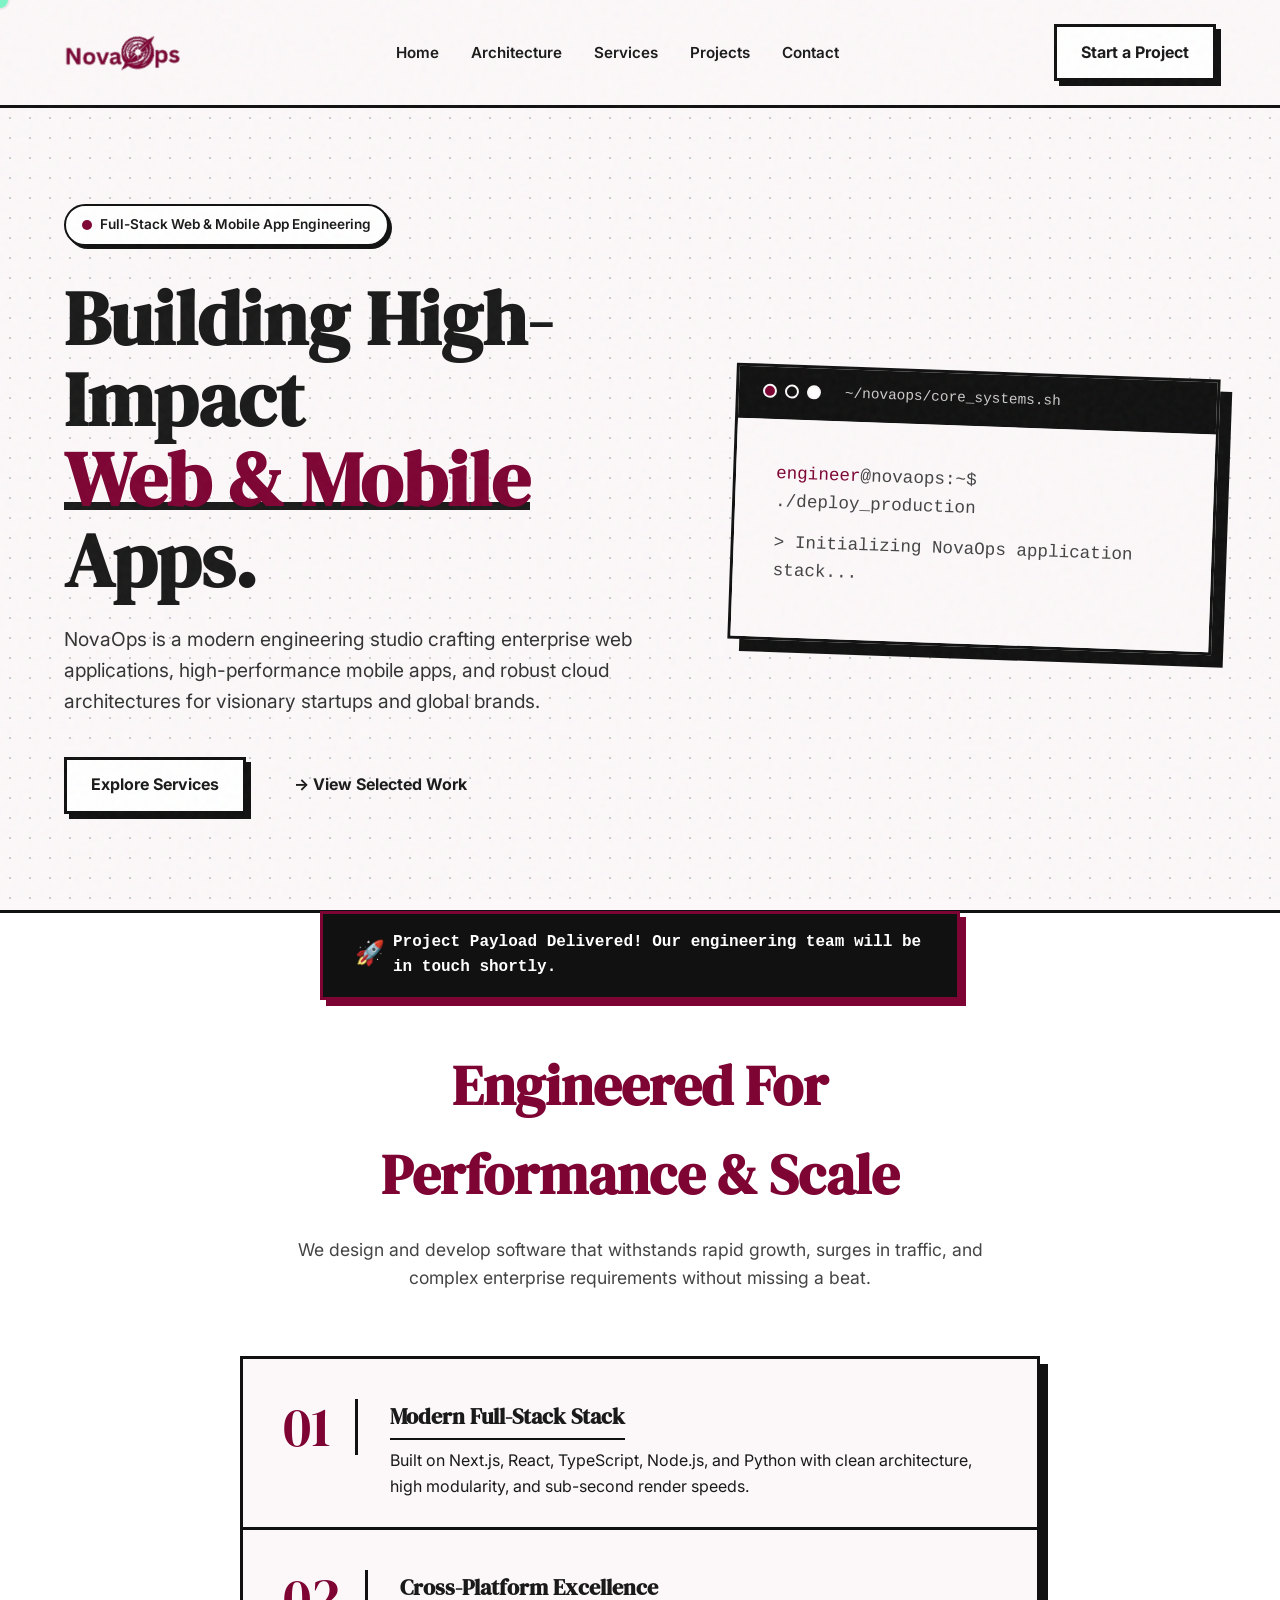
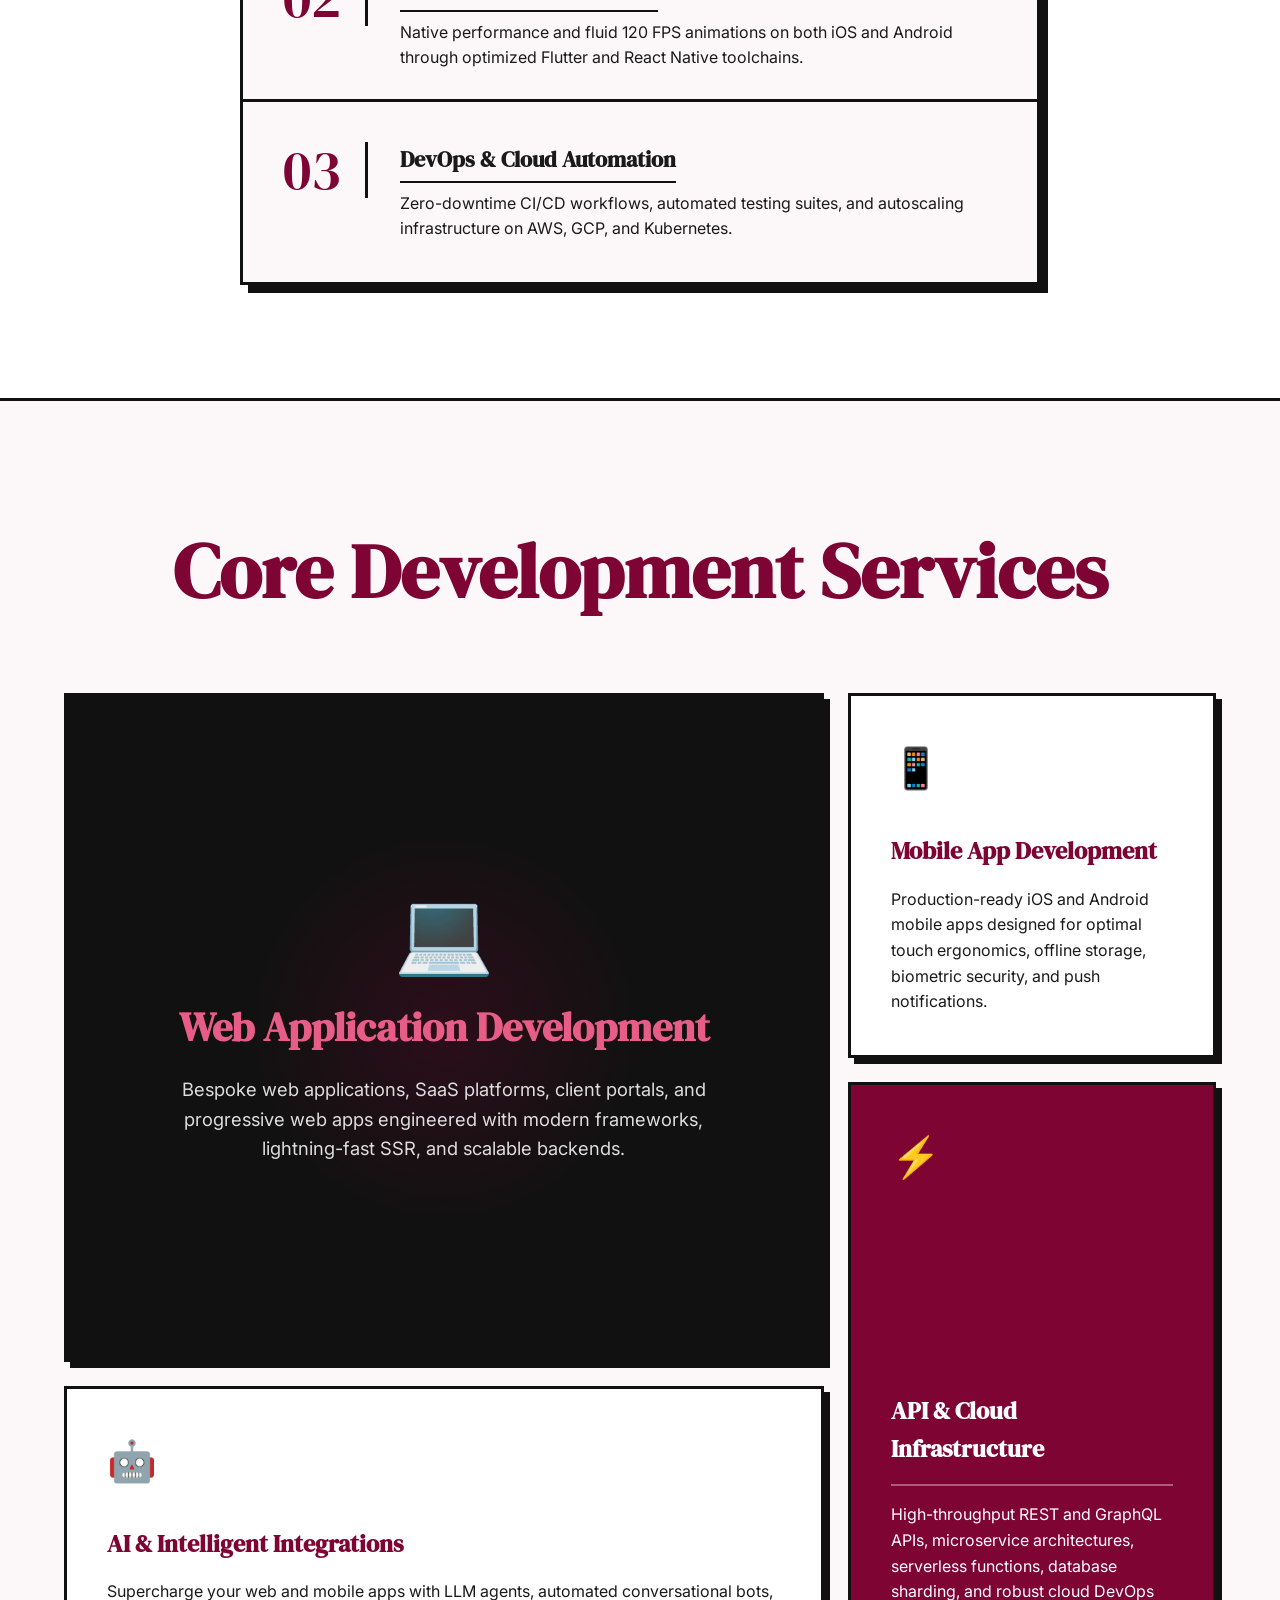
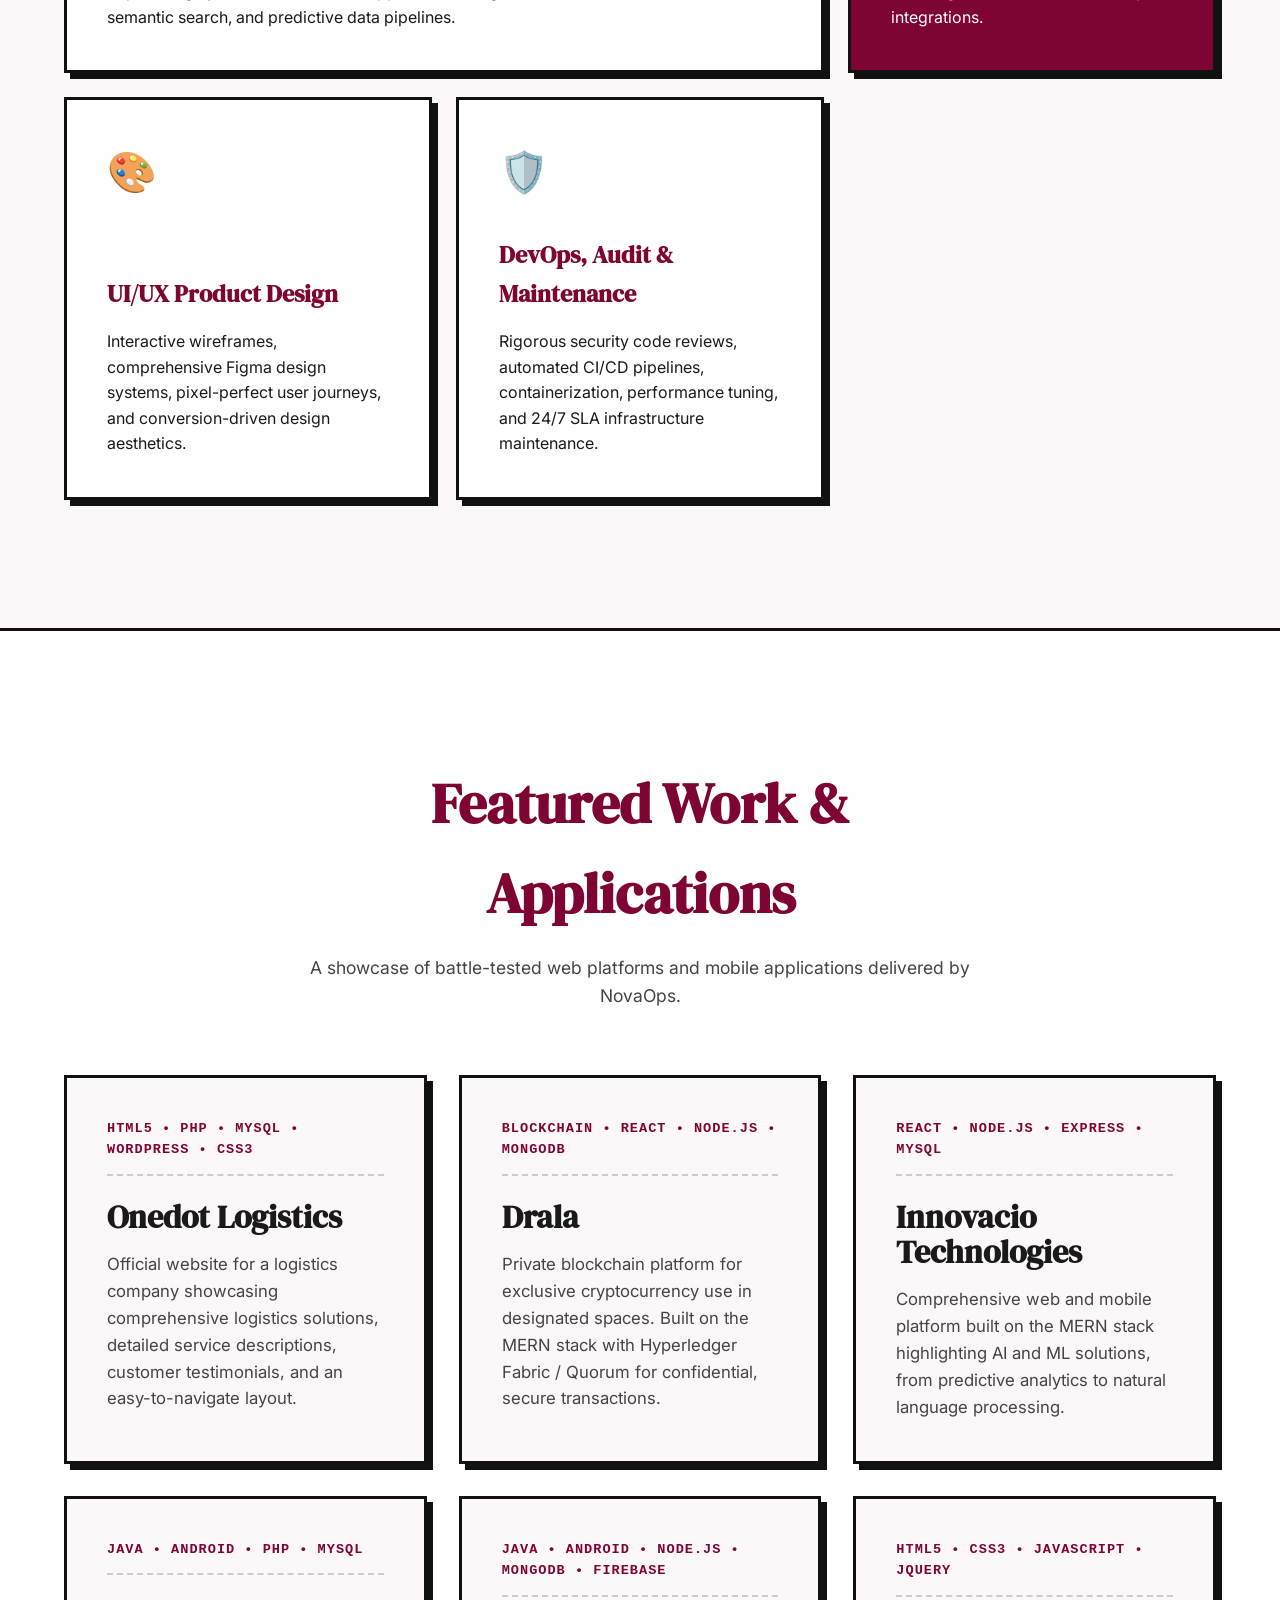
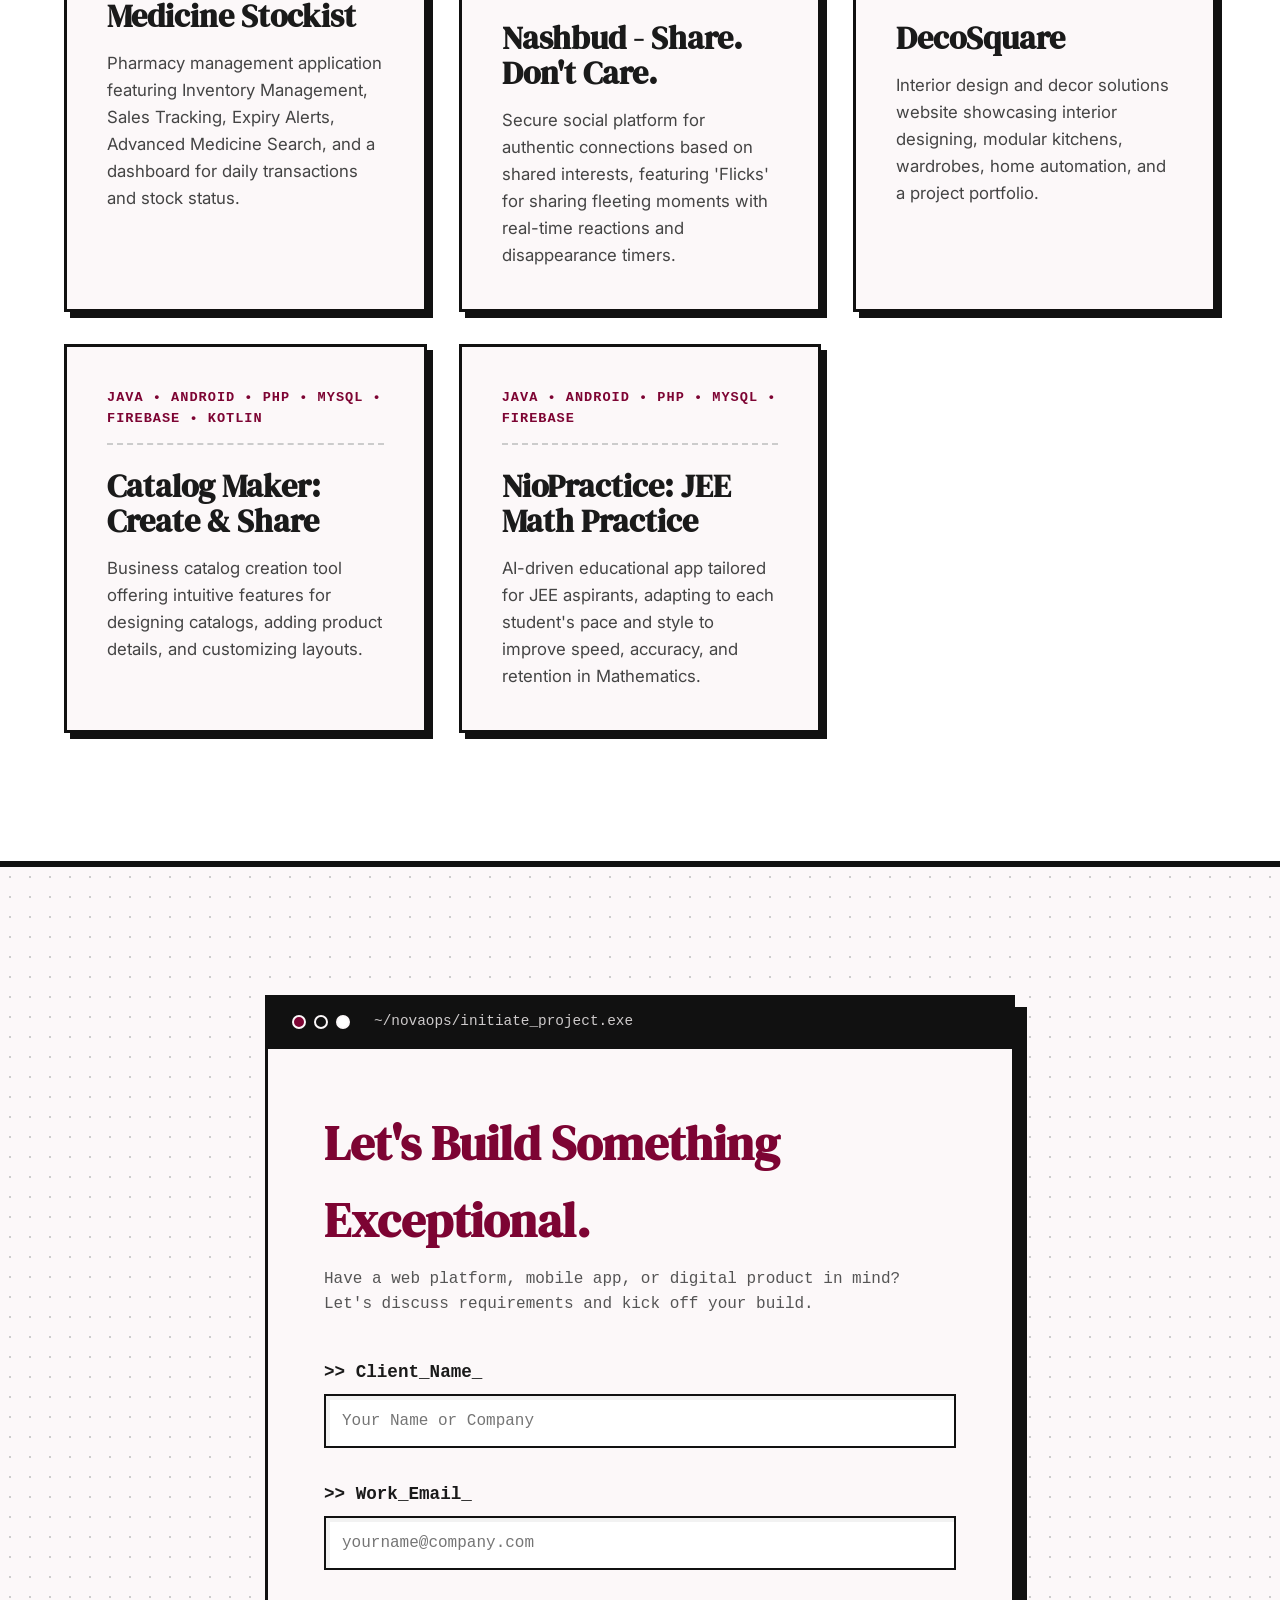
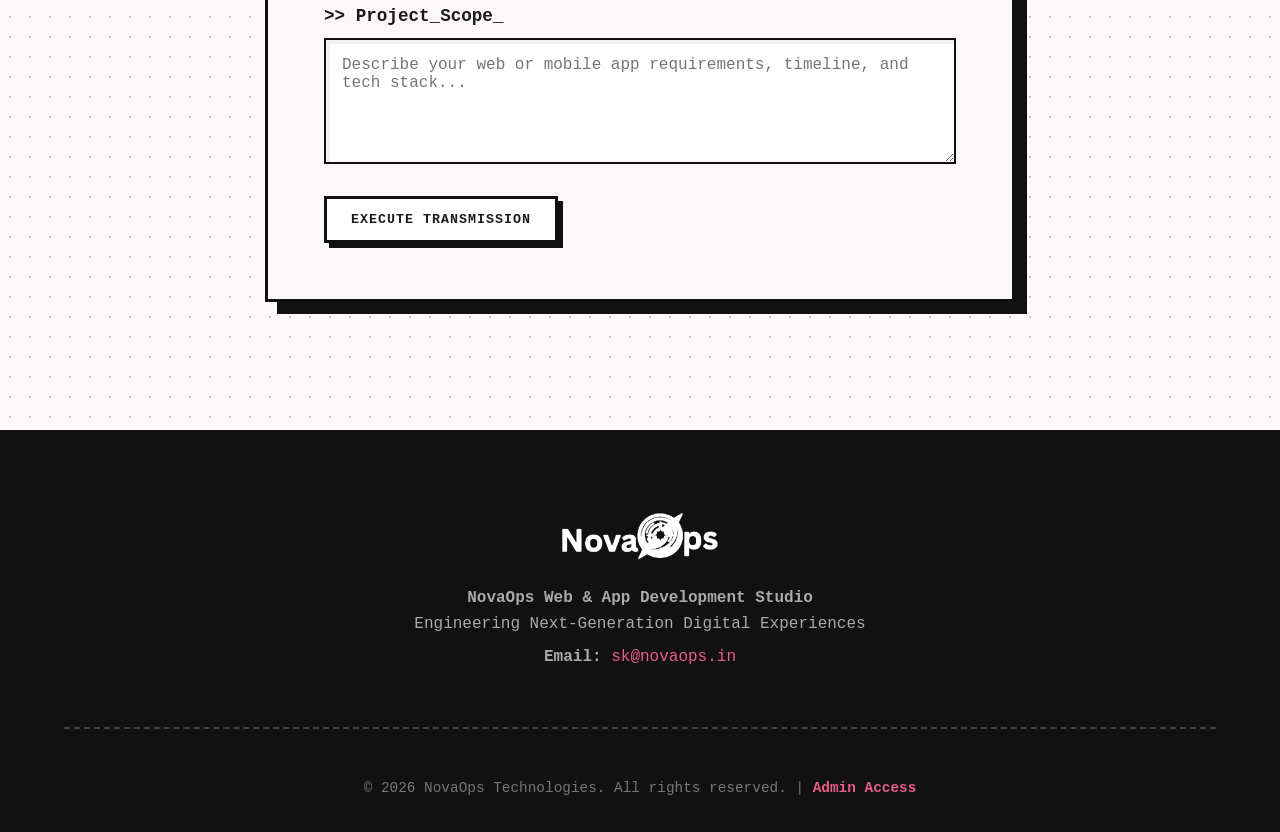
==== commit 3e1a9e14: "refactor: update contact email addresses in index.html" ====
--- a/index.html
+++ b/index.html
@@ -305,8 +305,7 @@
             <div class="contact-details terminal-font">
                 <p><strong>NovaOps Web & App Development Studio</strong><br>Engineering Next-Generation Digital
                     Experiences</p>
-                <p><strong>Inquiries:</strong> hello@novaops.dev</p>
-                <p><strong>Tech Support:</strong> ops@novaops.dev</p>
+                <p><strong>Email:</strong> <a href="mailto:sk@novaops.in" style="color: var(--accent-light); text-decoration: none;">sk@novaops.in</a></p>
             </div>
         </div>
         <div class="copyright animate-on-scroll" style="transition-delay: 0.2s;">
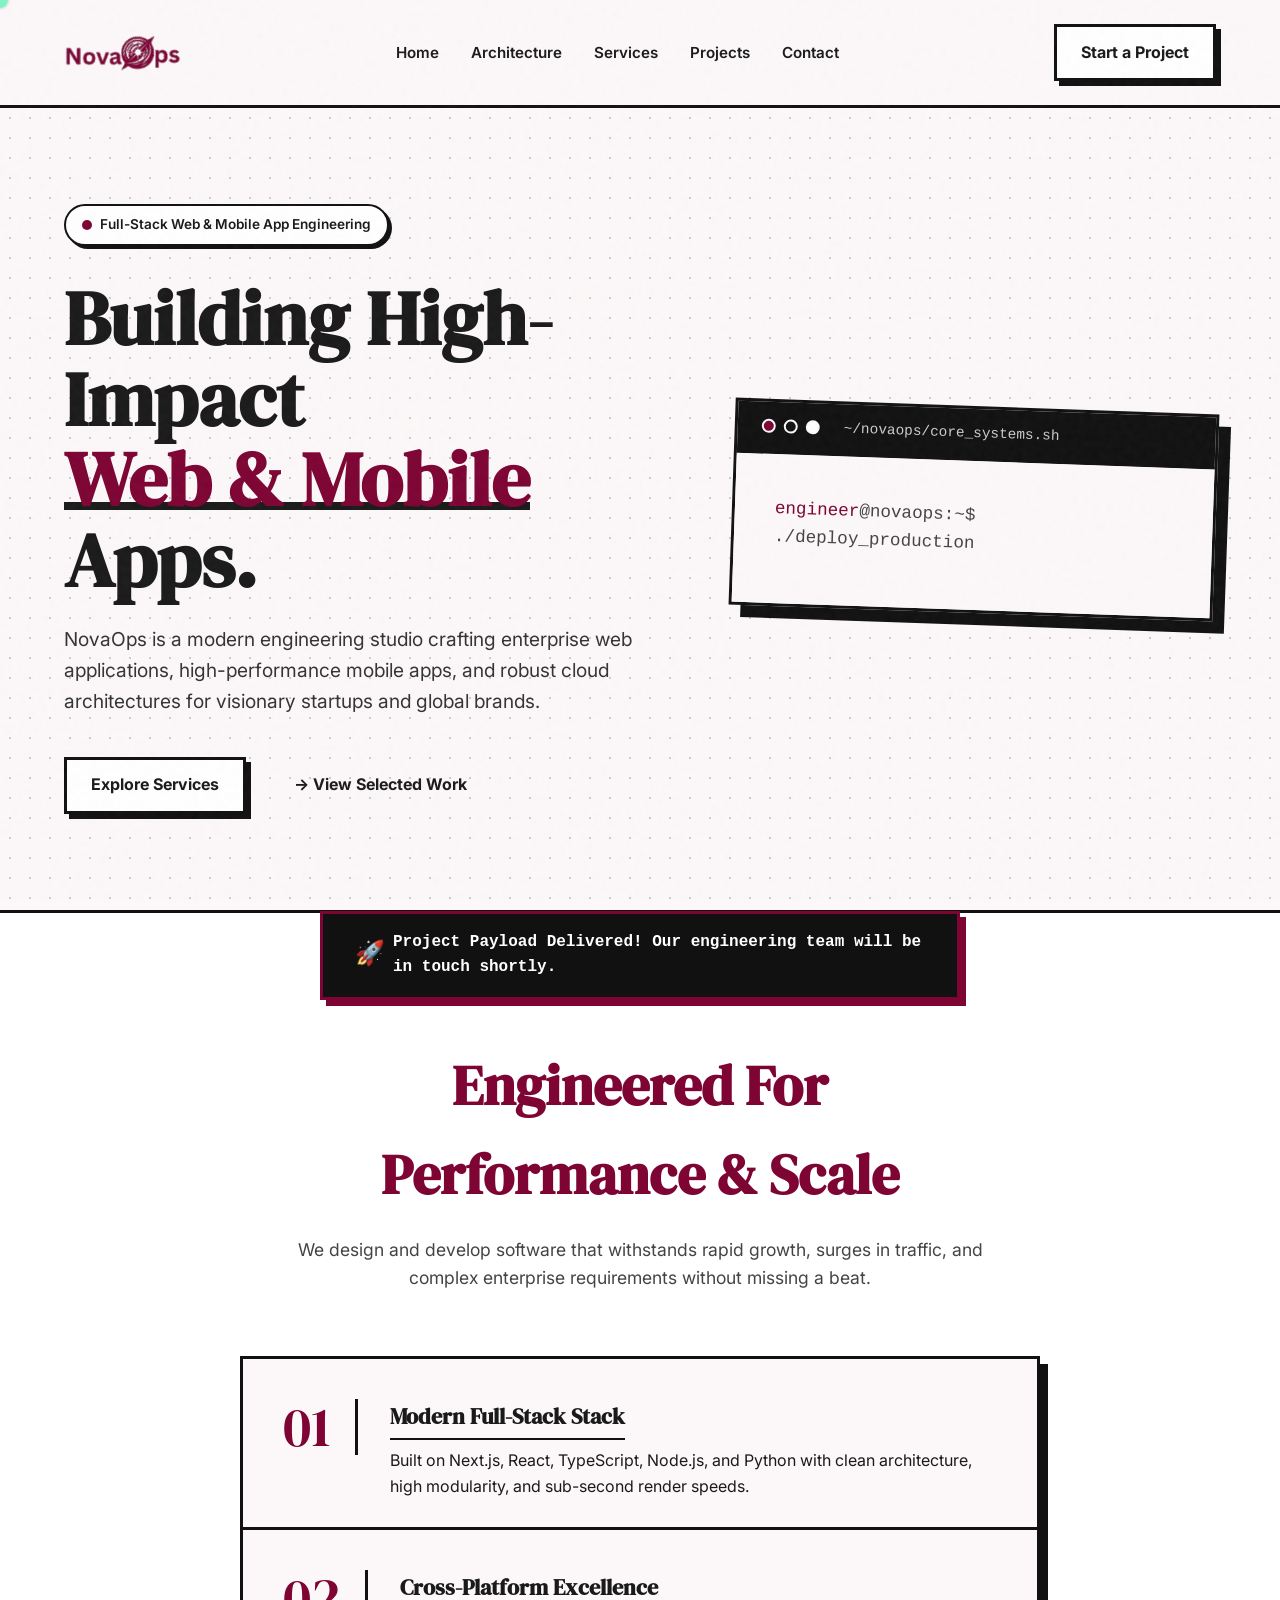
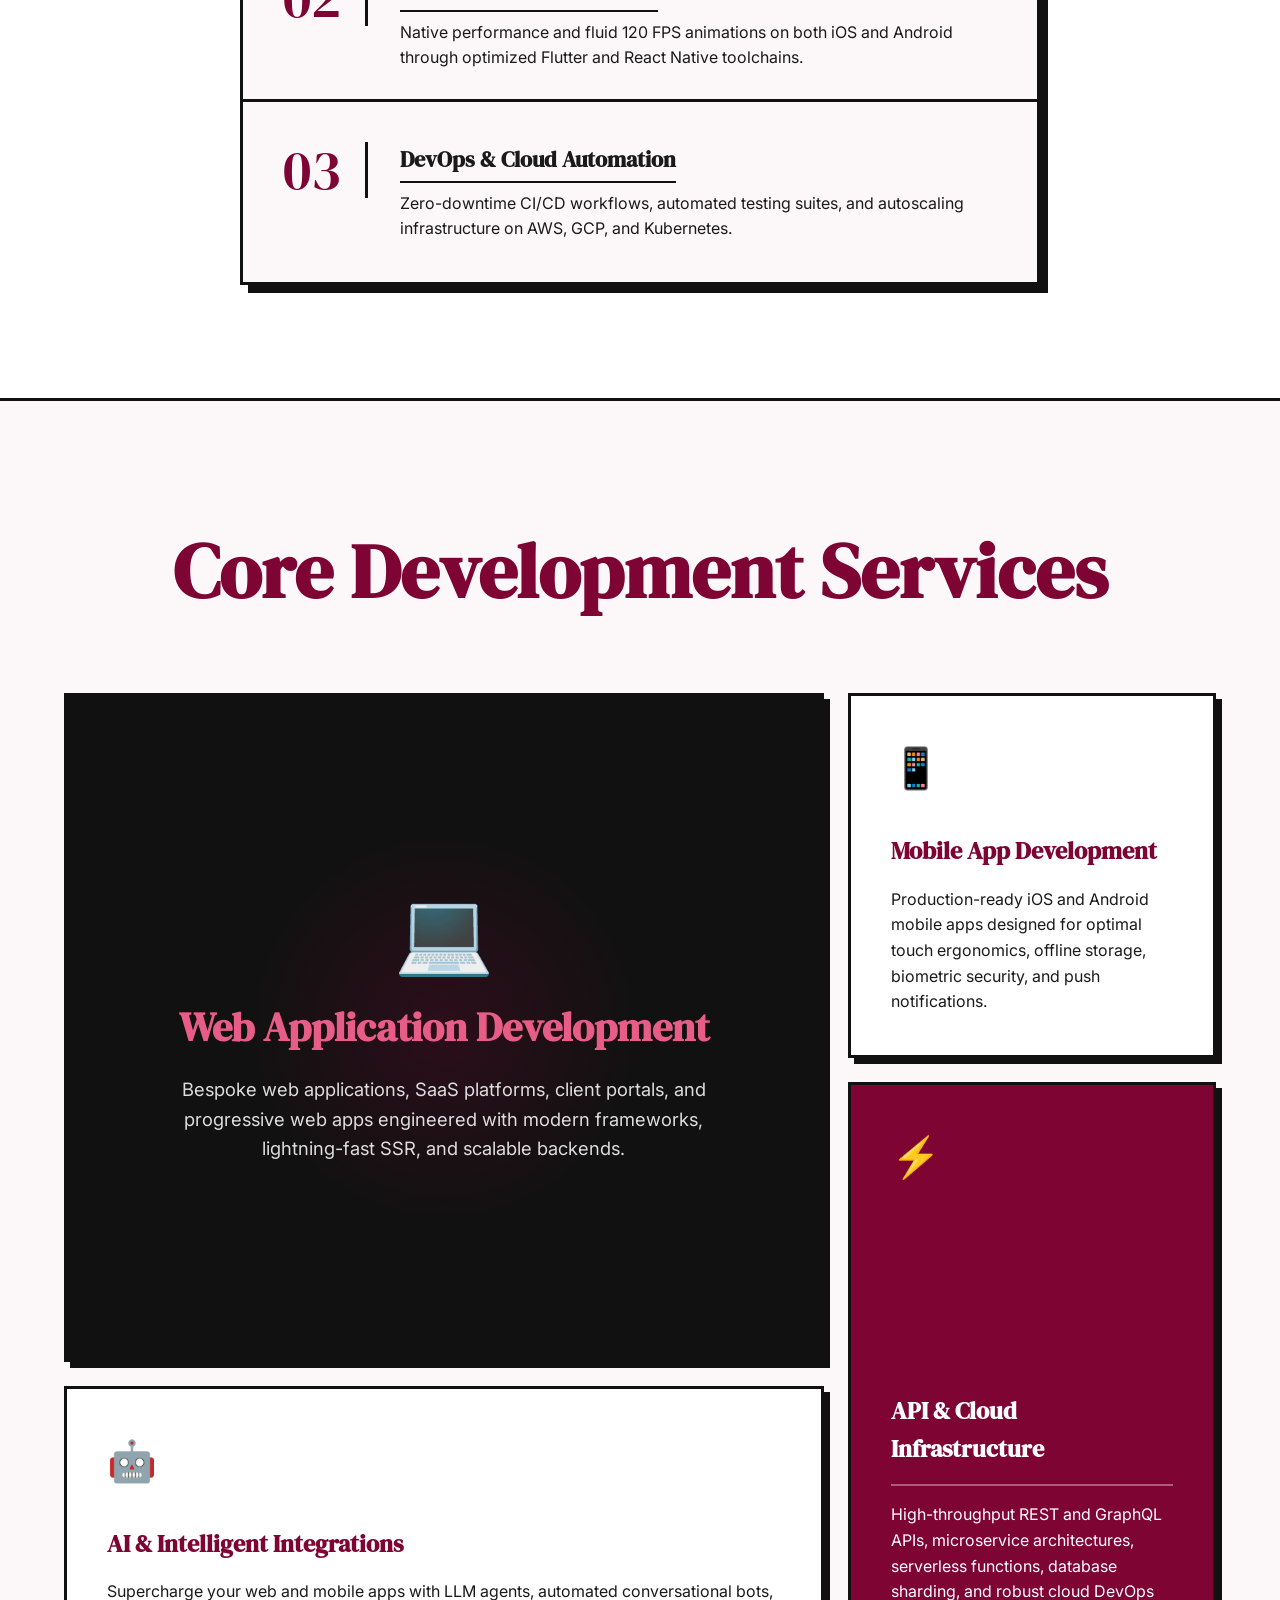
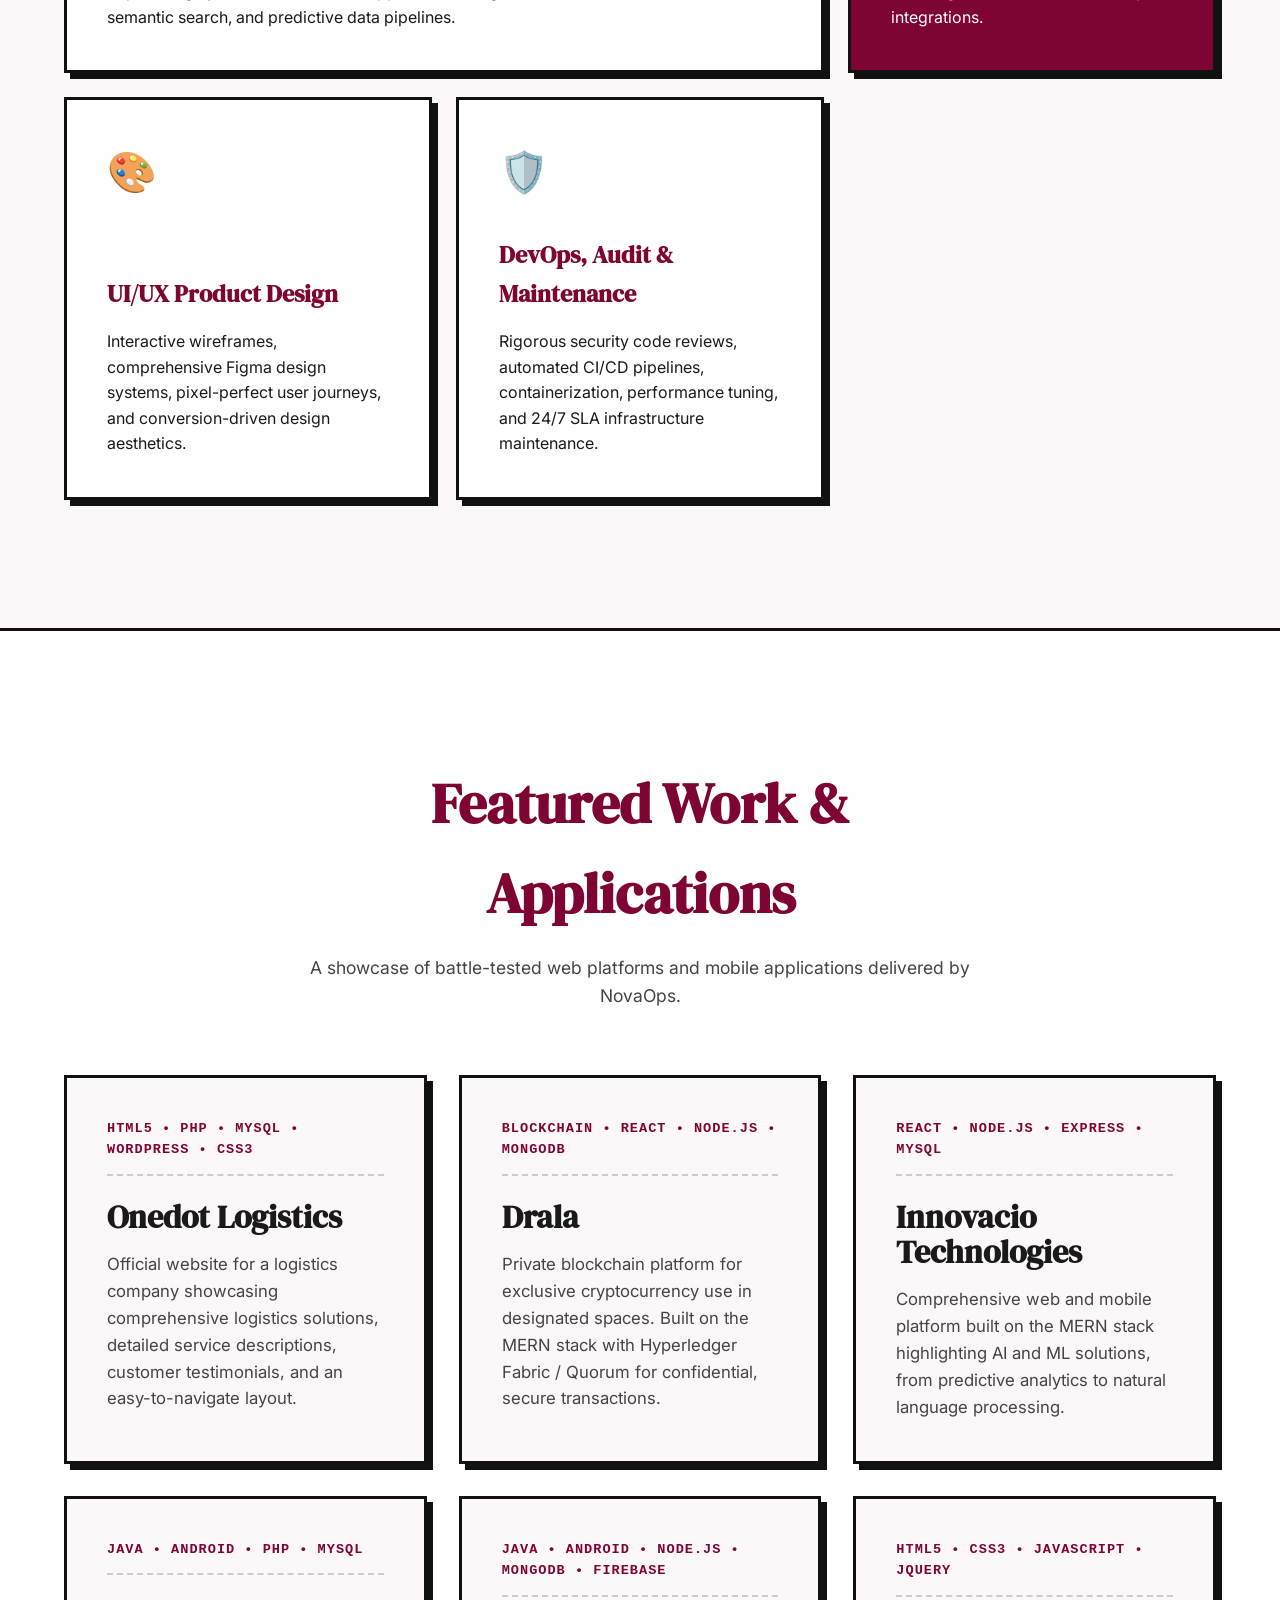
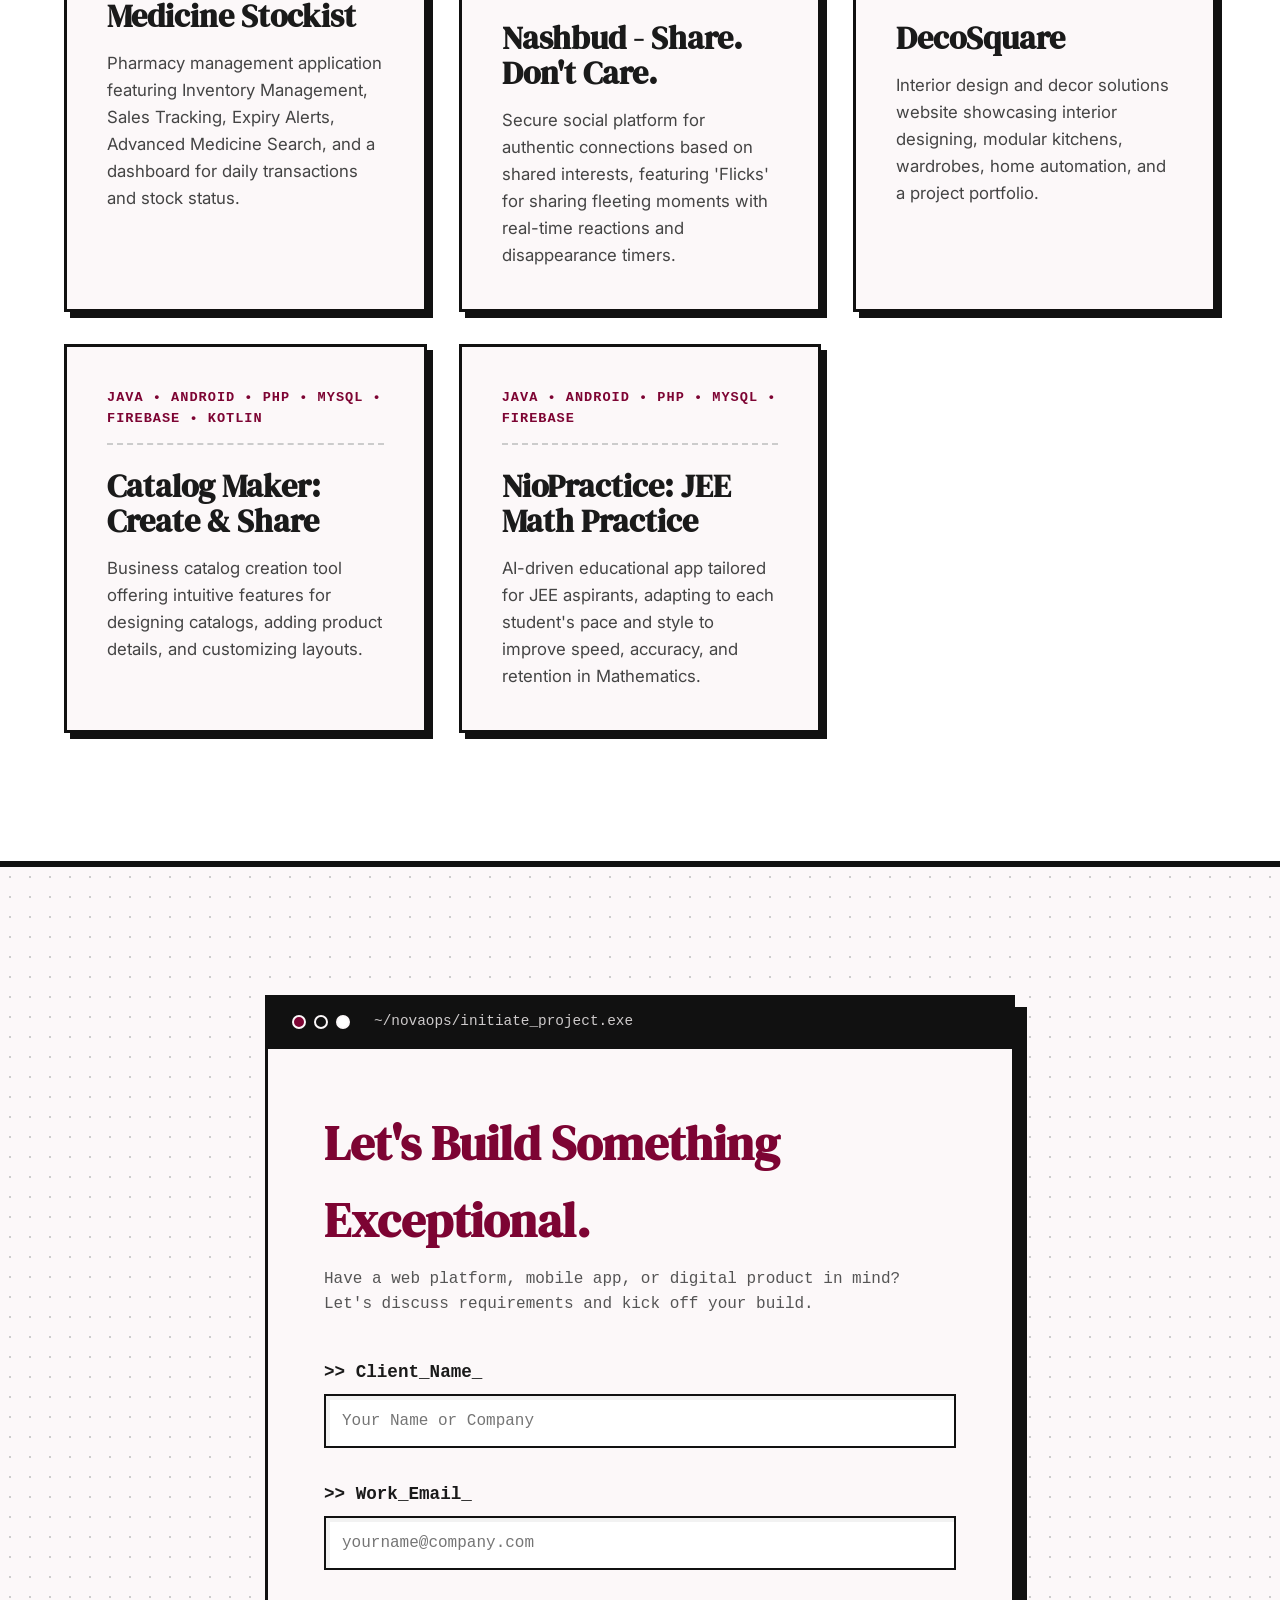
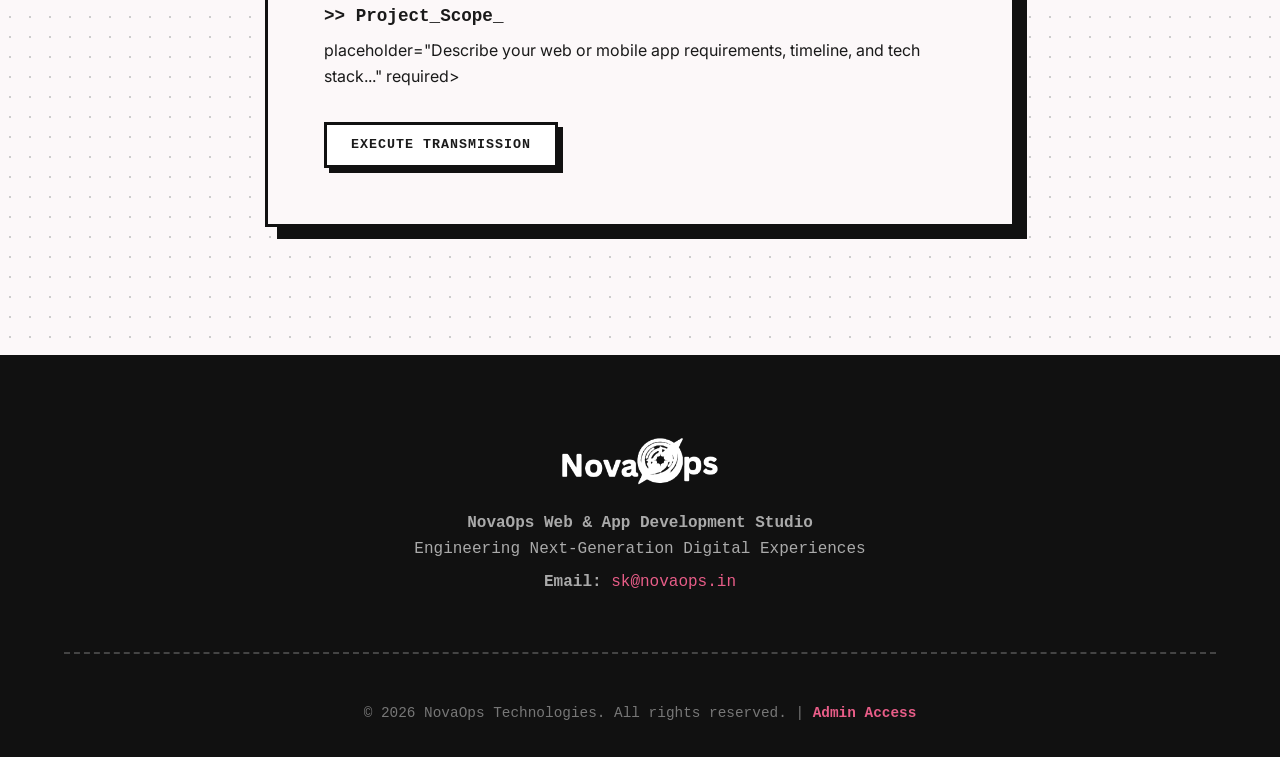
==== commit 36c31bf1: "feat: integrate Web3Forms API into contact form for email submissions" ====
--- a/index.html
+++ b/index.html
@@ -228,13 +228,15 @@
                 <div class="project-tech">Java • Android • PHP • MySQL</div>
                 <h3 class="project-title">Medicine Stockist</h3>
                 <p class="project-desc">Pharmacy management application featuring Inventory Management, Sales Tracking,
-                    Expiry Alerts, Advanced Medicine Search, and a dashboard for daily transactions and stock status.</p>
+                    Expiry Alerts, Advanced Medicine Search, and a dashboard for daily transactions and stock status.
+                </p>
             </div>
             <div class="project-card animate-on-scroll" style="transition-delay: 0.1s;">
                 <div class="project-tech">Java • Android • Node.js • MongoDB • Firebase</div>
                 <h3 class="project-title">Nashbud - Share. Don't Care.</h3>
                 <p class="project-desc">Secure social platform for authentic connections based on shared interests,
-                    featuring 'Flicks' for sharing fleeting moments with real-time reactions and disappearance timers.</p>
+                    featuring 'Flicks' for sharing fleeting moments with real-time reactions and disappearance timers.
+                </p>
             </div>
             <div class="project-card animate-on-scroll" style="transition-delay: 0.2s;">
                 <div class="project-tech">HTML5 • CSS3 • JavaScript • jQuery</div>
@@ -273,23 +275,27 @@
                 <p class="terminal-sub">Have a web platform, mobile app, or digital product in mind? Let's discuss
                     requirements and kick off your build.</p>
 
-                <form id="a4ContactForm" class="brutal-form code-style-form">
-                    <div class="input-group">
-                        <label for="userName">>> Client_Name_</label>
-                        <input type="text" id="userName" placeholder="Your Name or Company" required>
-                    </div>
-                    <div class="input-group">
-                        <label for="userEmail">>> Work_Email_</label>
-                        <input type="email" id="userEmail" placeholder="yourname@company.com" required>
-                    </div>
-                    <div class="input-group">
-                        <label for="userMessage">>> Project_Scope_</label>
-                        <textarea id="userMessage" rows="5"
-                            placeholder="Describe your web or mobile app requirements, timeline, and tech stack..."
-                            required></textarea>
-                    </div>
-                    <button type="submit" class="btn-primary run-command-btn">Execute Transmission</button>
-                </form>
+                    <form id="a4ContactForm" class="brutal-form code-style-form"
+                        action="https://api.web3forms.com/submit" method="POST">
+                        <input type="hidden" name="access_key" value="914edbca-5f5e-4ed4-8574-67fca47922b2">
+                        <input type="hidden" name="subject" value="New Project Inquiry | NovaOps">
+                        <input type="hidden" name="from_name" value="NovaOps Website">
+                        <div class="input-group">
+                            <label for="userName">>> Client_Name_</label>
+                            <input type="text" id="userName" name="name" placeholder="Your Name or Company" required>
+                        </div>
+                        <div class="input-group">
+                            <label for="userEmail">>> Work_Email_</label>
+                            <input type="email" id="userEmail" name="email" placeholder="yourname@company.com" required>
+                        </div>
+                        <div class="input-group">
+                            <label for="userMessage">>> Project_Scope_</label>
+                                placeholder="Describe your web or mobile app requirements, timeline, and tech stack..."
+                                required></textarea>
+                        </div>
+                        <button type="submit" id="submitBtn" class="btn-primary run-command-btn">Execute
+                            Transmission</button>
+                    </form>
             </div>
         </div>
     </section>
@@ -305,7 +311,8 @@
             <div class="contact-details terminal-font">
                 <p><strong>NovaOps Web & App Development Studio</strong><br>Engineering Next-Generation Digital
                     Experiences</p>
-                <p><strong>Email:</strong> <a href="mailto:sk@novaops.in" style="color: var(--accent-light); text-decoration: none;">sk@novaops.in</a></p>
+                <p><strong>Email:</strong> <a href="mailto:sk@novaops.in"
+                        style="color: var(--accent-light); text-decoration: none;">sk@novaops.in</a></p>
             </div>
         </div>
         <div class="copyright animate-on-scroll" style="transition-delay: 0.2s;">
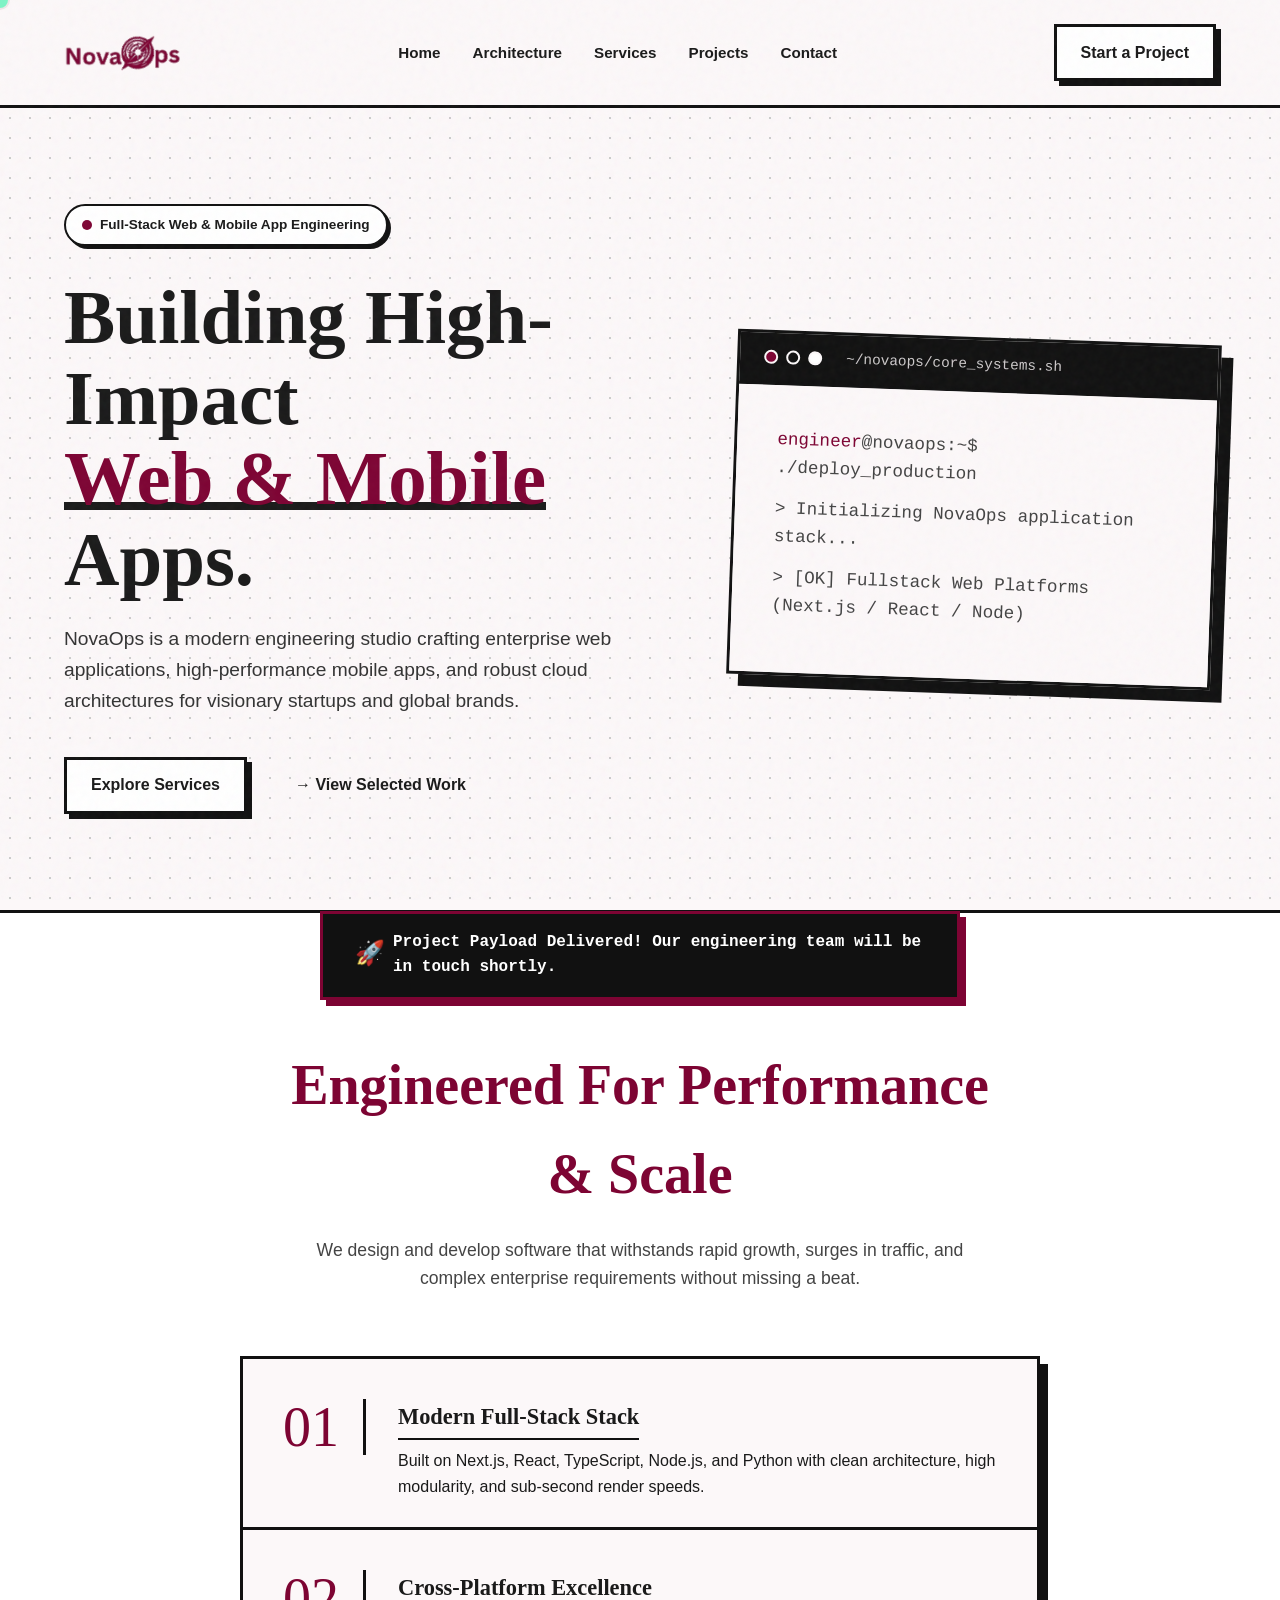
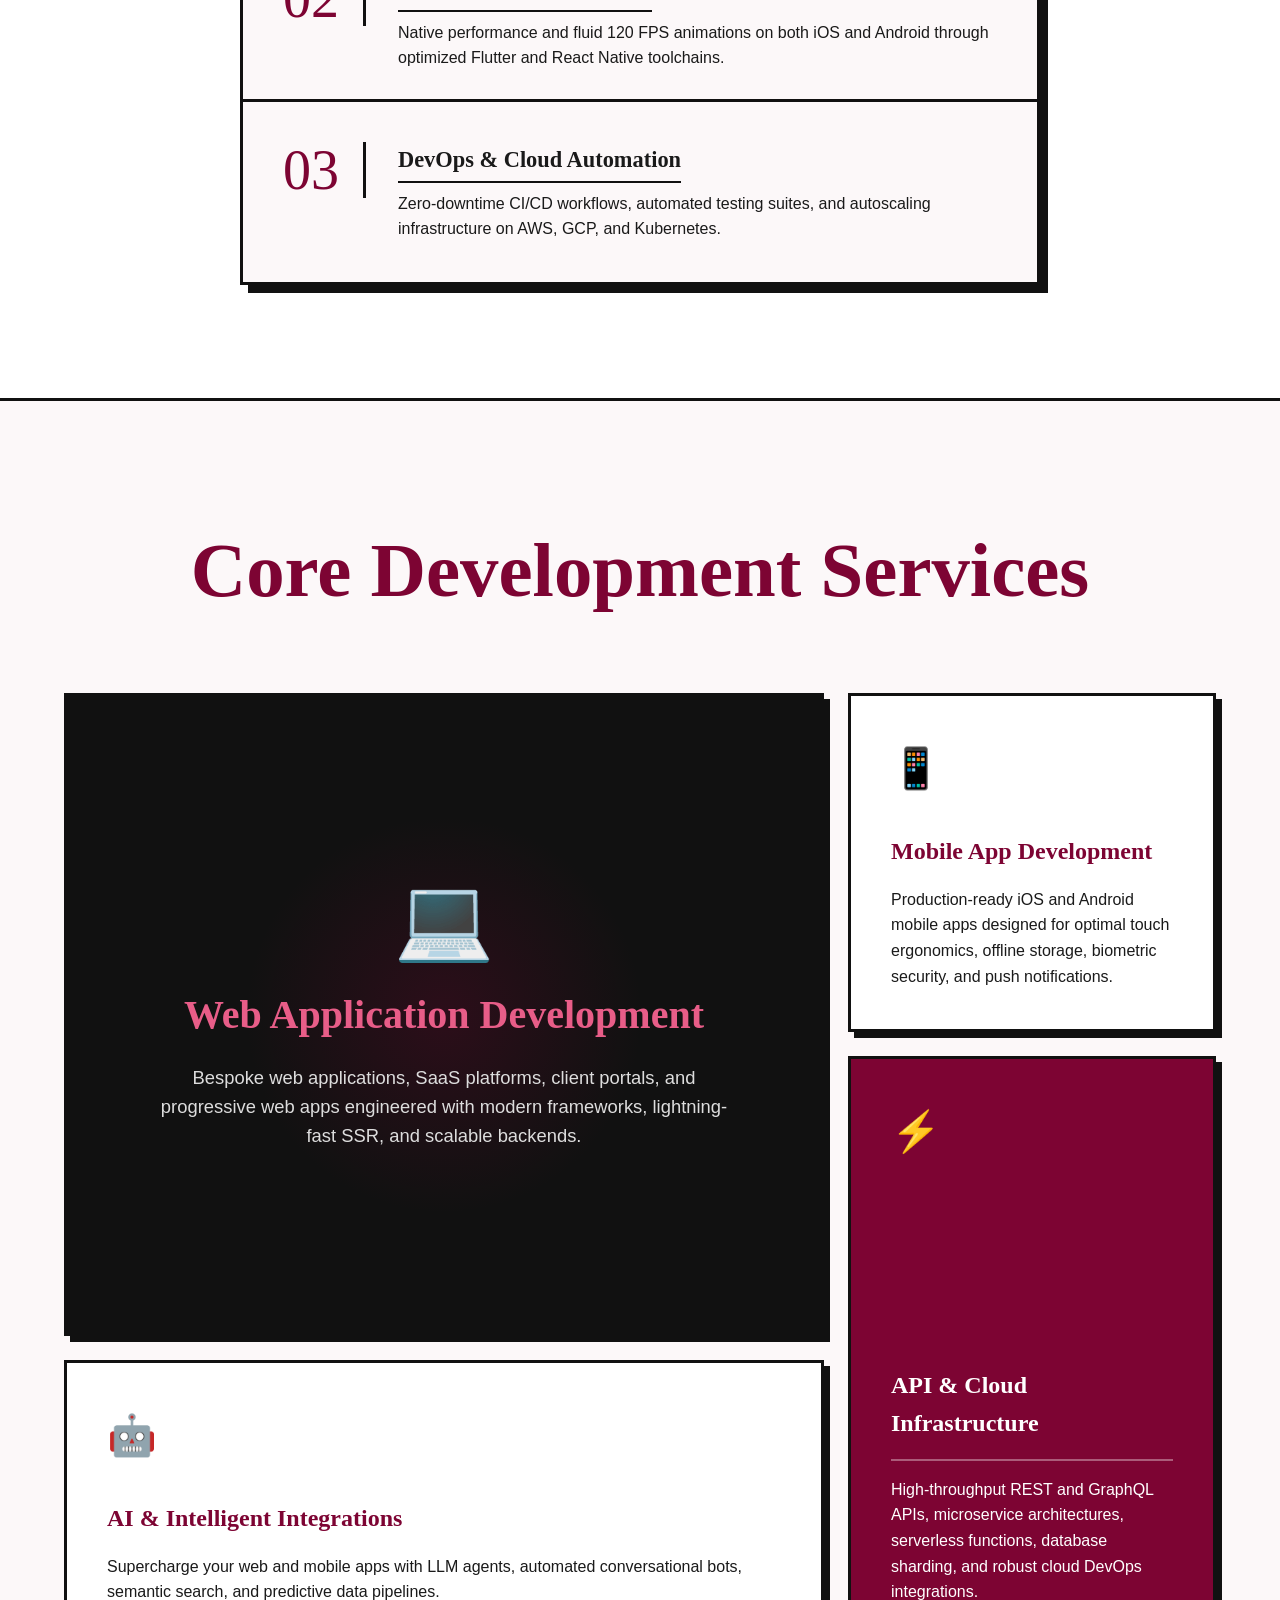
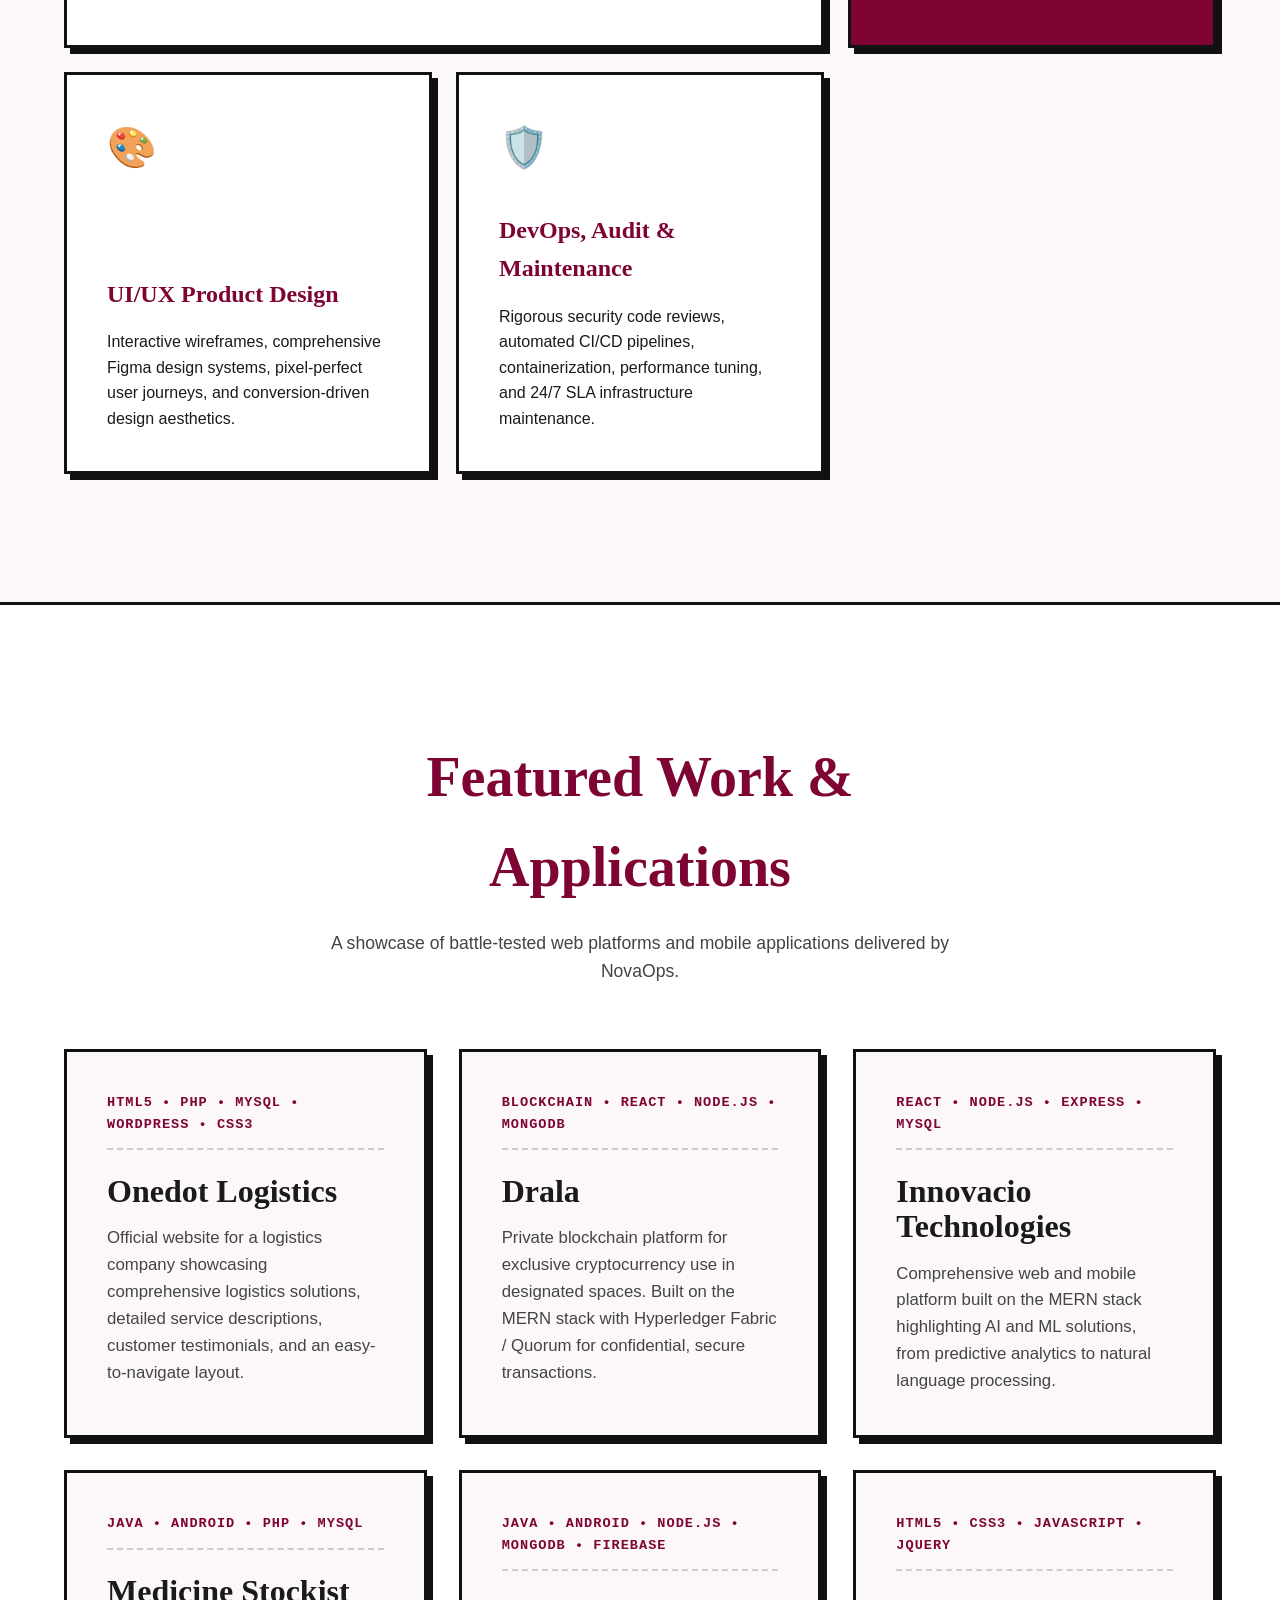
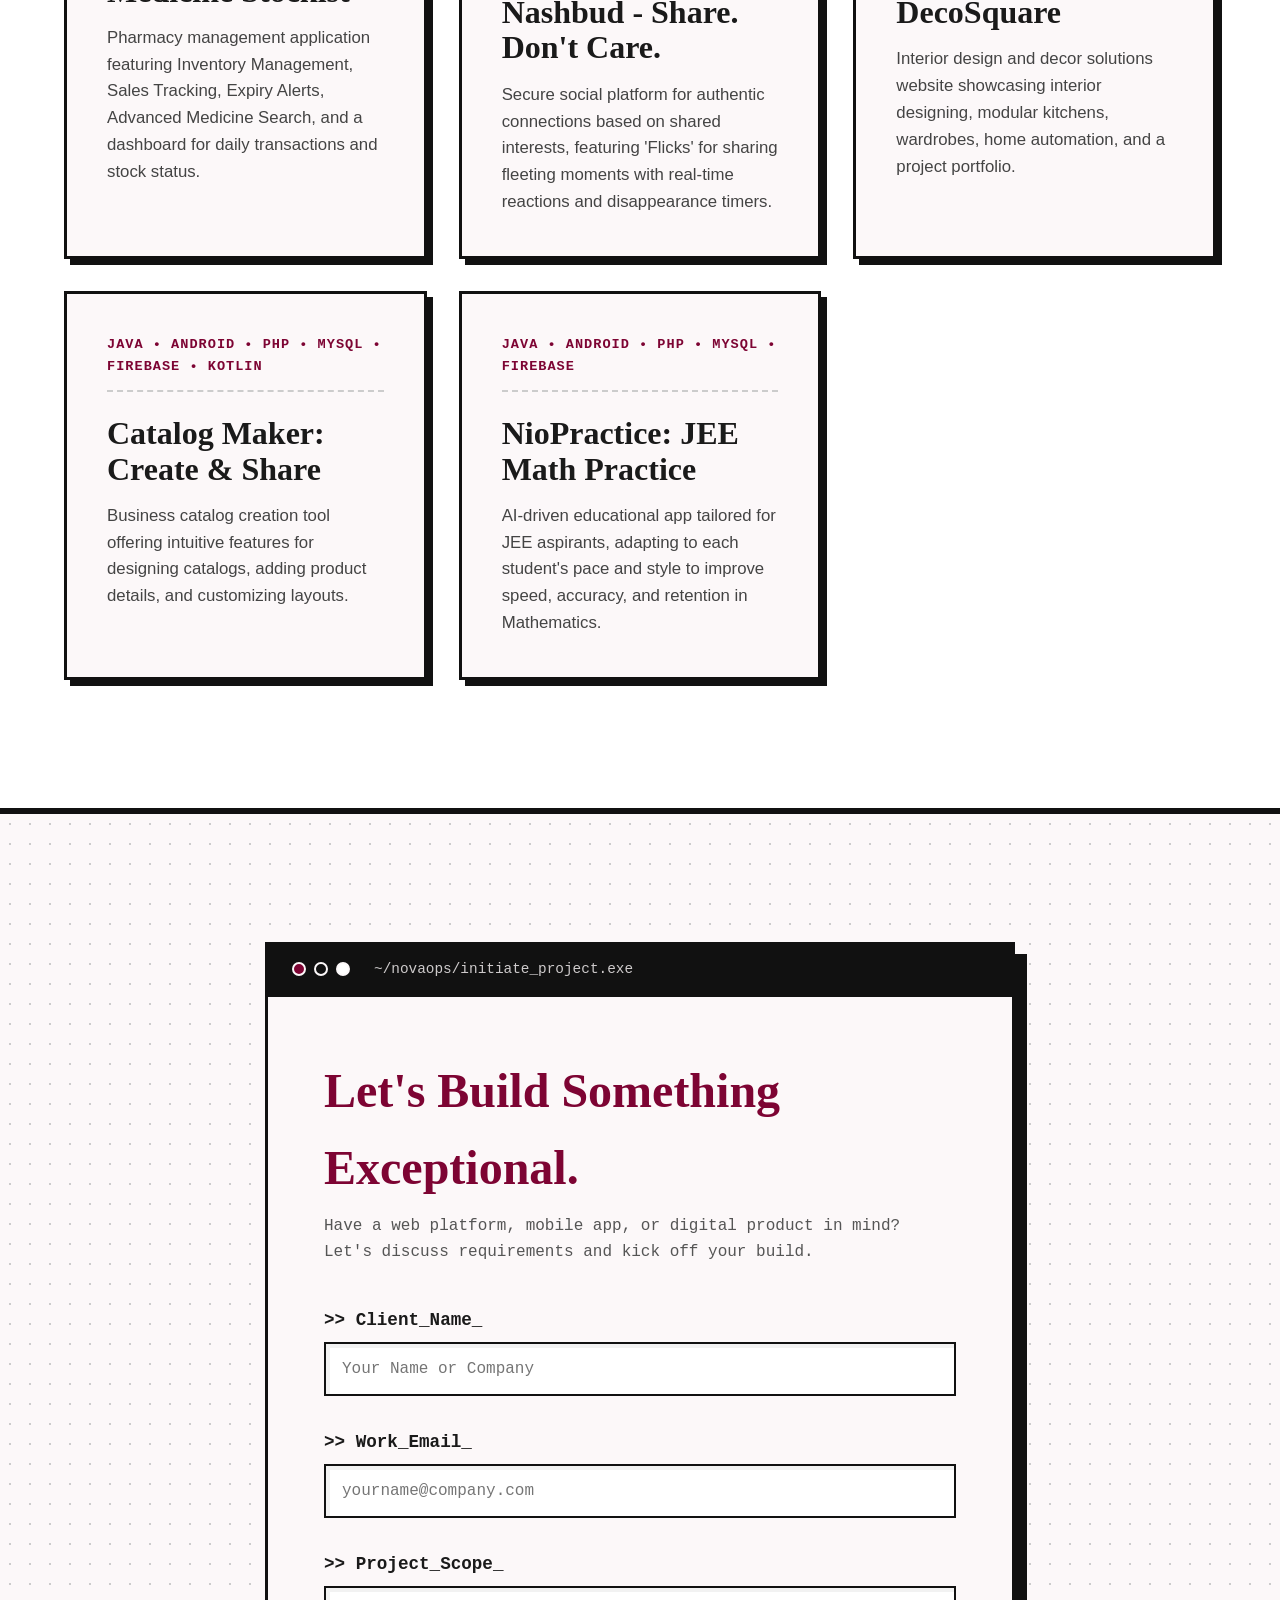
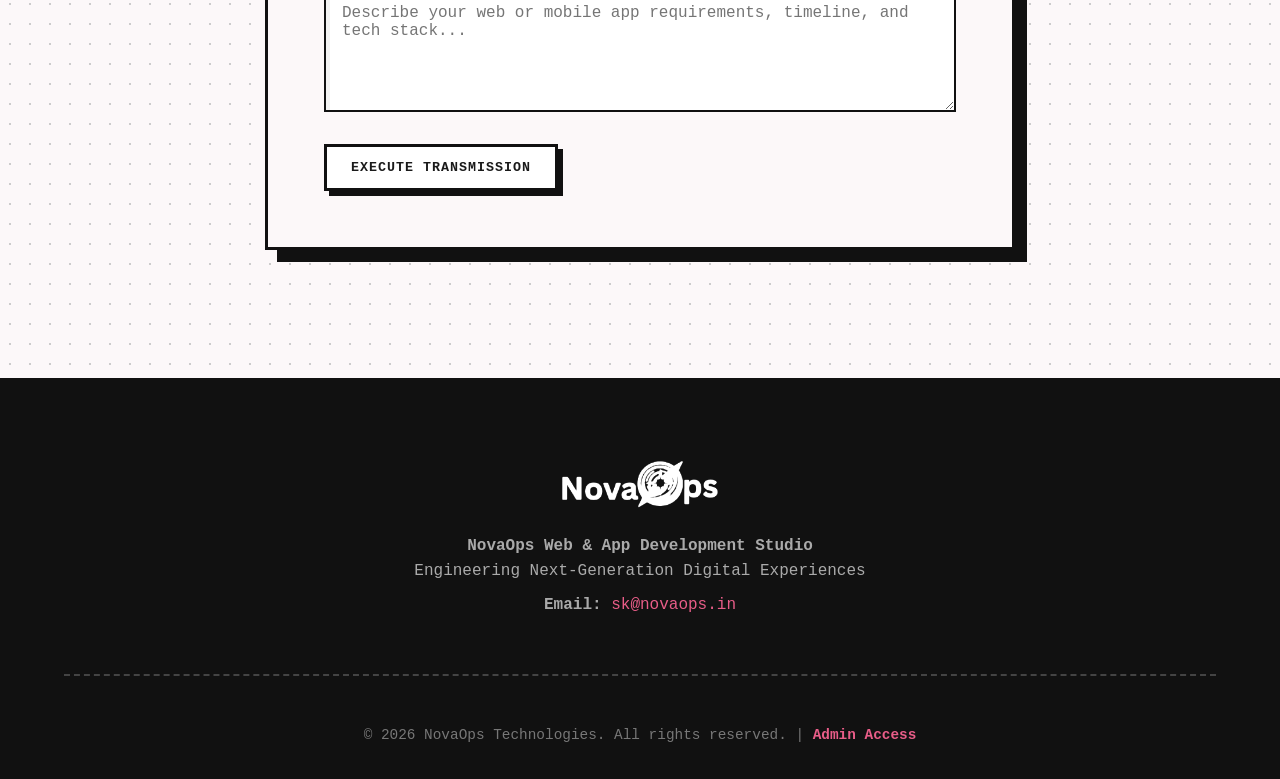
==== commit ac91b95f: "feat: enhance admin panel security with hashing, rate limiting, and XSS prevention" ====
--- a/index.html
+++ b/index.html
@@ -4,6 +4,9 @@
 <head>
     <meta charset="UTF-8">
     <meta name="viewport" content="width=device-width, initial-scale=1.0">
+    <meta http-equiv="X-Content-Type-Options" content="nosniff">
+    <meta name="referrer" content="strict-origin-when-cross-origin">
+    <meta http-equiv="Content-Security-Policy" content="default-src 'self'; script-src 'self' 'unsafe-inline'; style-src 'self' 'unsafe-inline' https://fonts.googleapis.com; font-src 'self' https://fonts.gstatic.com data:; img-src 'self' data: https:; connect-src 'self' https://api.web3forms.com; form-action 'self' https://api.web3forms.com; base-uri 'self';">
     <title>NovaOps | High-Performance Web & App Development</title>
     <meta name="theme-color" content="#7D0433">
     <link rel="icon" type="image/png" href="assets/favicon.png">
@@ -280,18 +283,19 @@
                         <input type="hidden" name="access_key" value="914edbca-5f5e-4ed4-8574-67fca47922b2">
                         <input type="hidden" name="subject" value="New Project Inquiry | NovaOps">
                         <input type="hidden" name="from_name" value="NovaOps Website">
+                        <!-- Botcheck Honeypot to block automated spambots -->
+                        <input type="checkbox" name="botcheck" id="botcheck" style="display: none !important;" tabindex="-1" autocomplete="off">
                         <div class="input-group">
                             <label for="userName">>> Client_Name_</label>
-                            <input type="text" id="userName" name="name" placeholder="Your Name or Company" required>
+                            <input type="text" id="userName" name="name" placeholder="Your Name or Company" maxlength="100" required>
                         </div>
                         <div class="input-group">
                             <label for="userEmail">>> Work_Email_</label>
-                            <input type="email" id="userEmail" name="email" placeholder="yourname@company.com" required>
+                            <input type="email" id="userEmail" name="email" placeholder="yourname@company.com" maxlength="120" required>
                         </div>
                         <div class="input-group">
                             <label for="userMessage">>> Project_Scope_</label>
-                                placeholder="Describe your web or mobile app requirements, timeline, and tech stack..."
-                                required></textarea>
+                            <textarea id="userMessage" name="message" rows="5" maxlength="3000" placeholder="Describe your web or mobile app requirements, timeline, and tech stack..." required></textarea>
                         </div>
                         <button type="submit" id="submitBtn" class="btn-primary run-command-btn">Execute
                             Transmission</button>
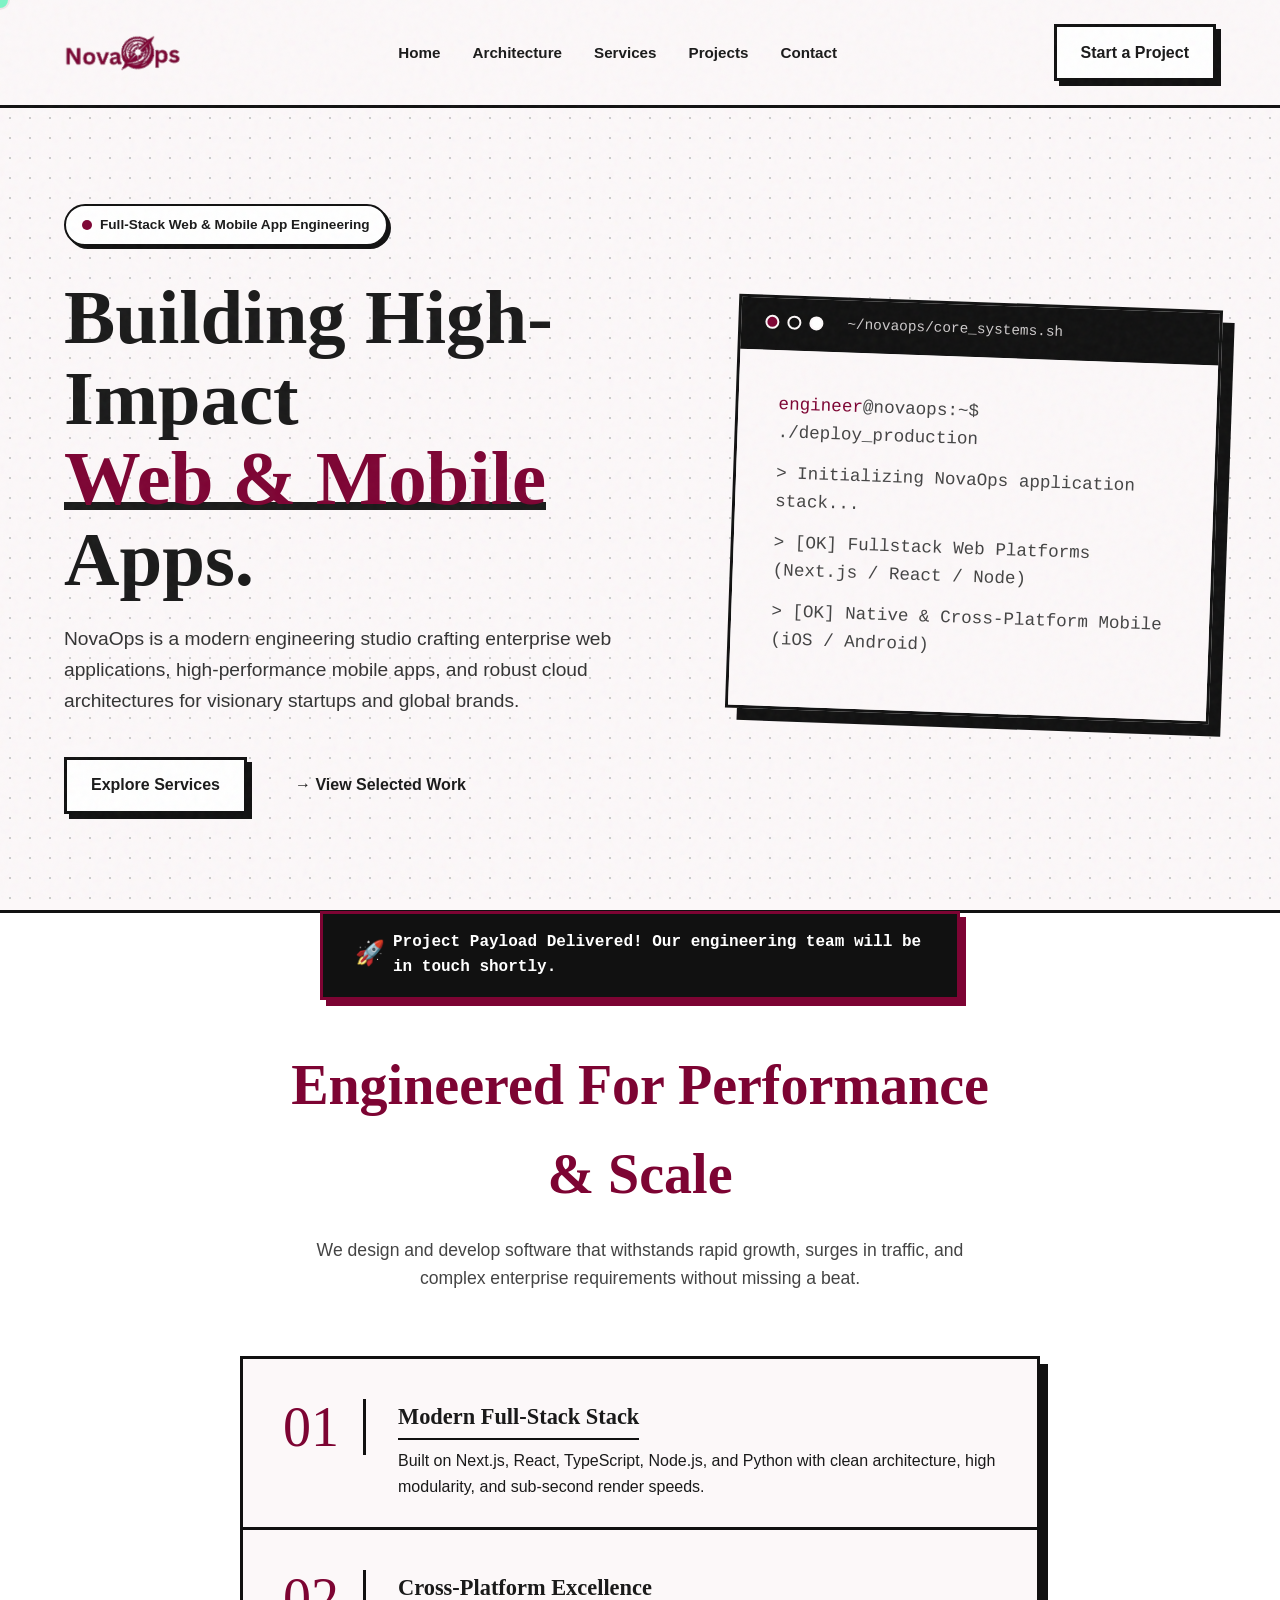
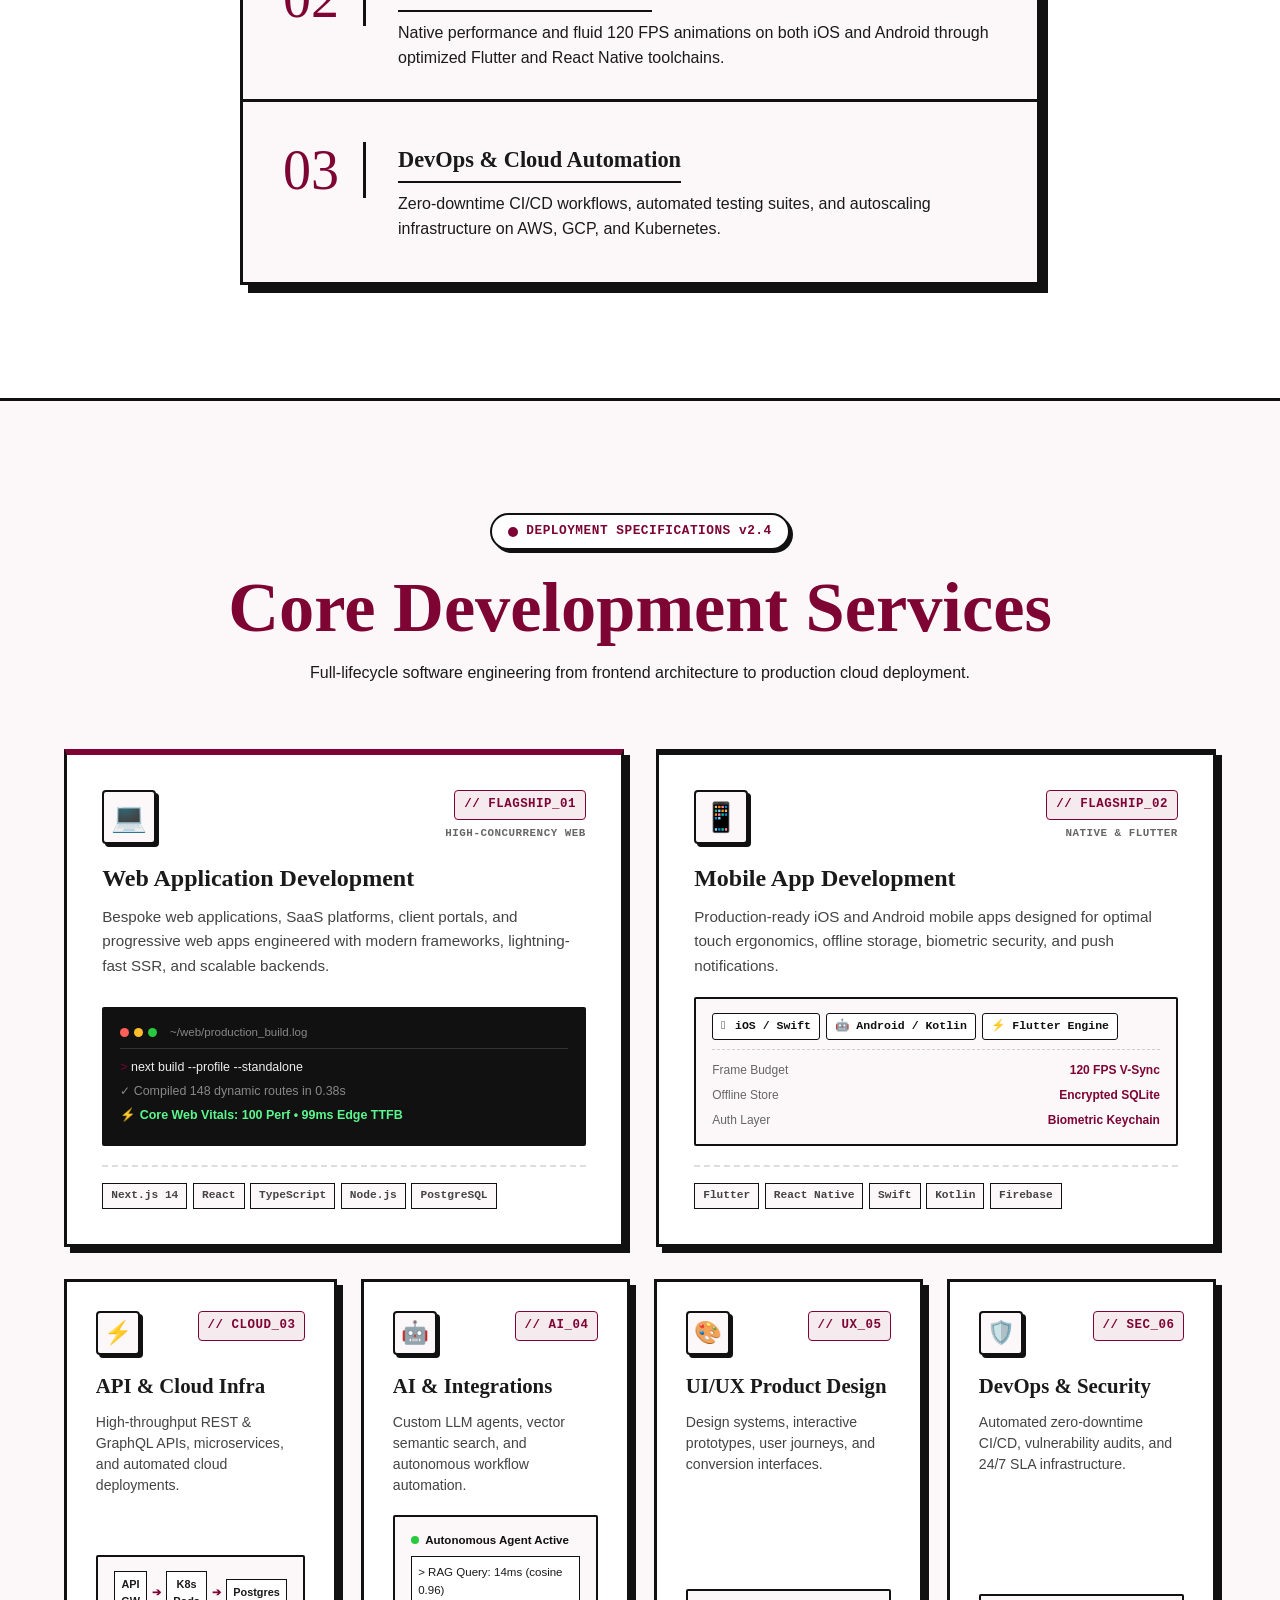
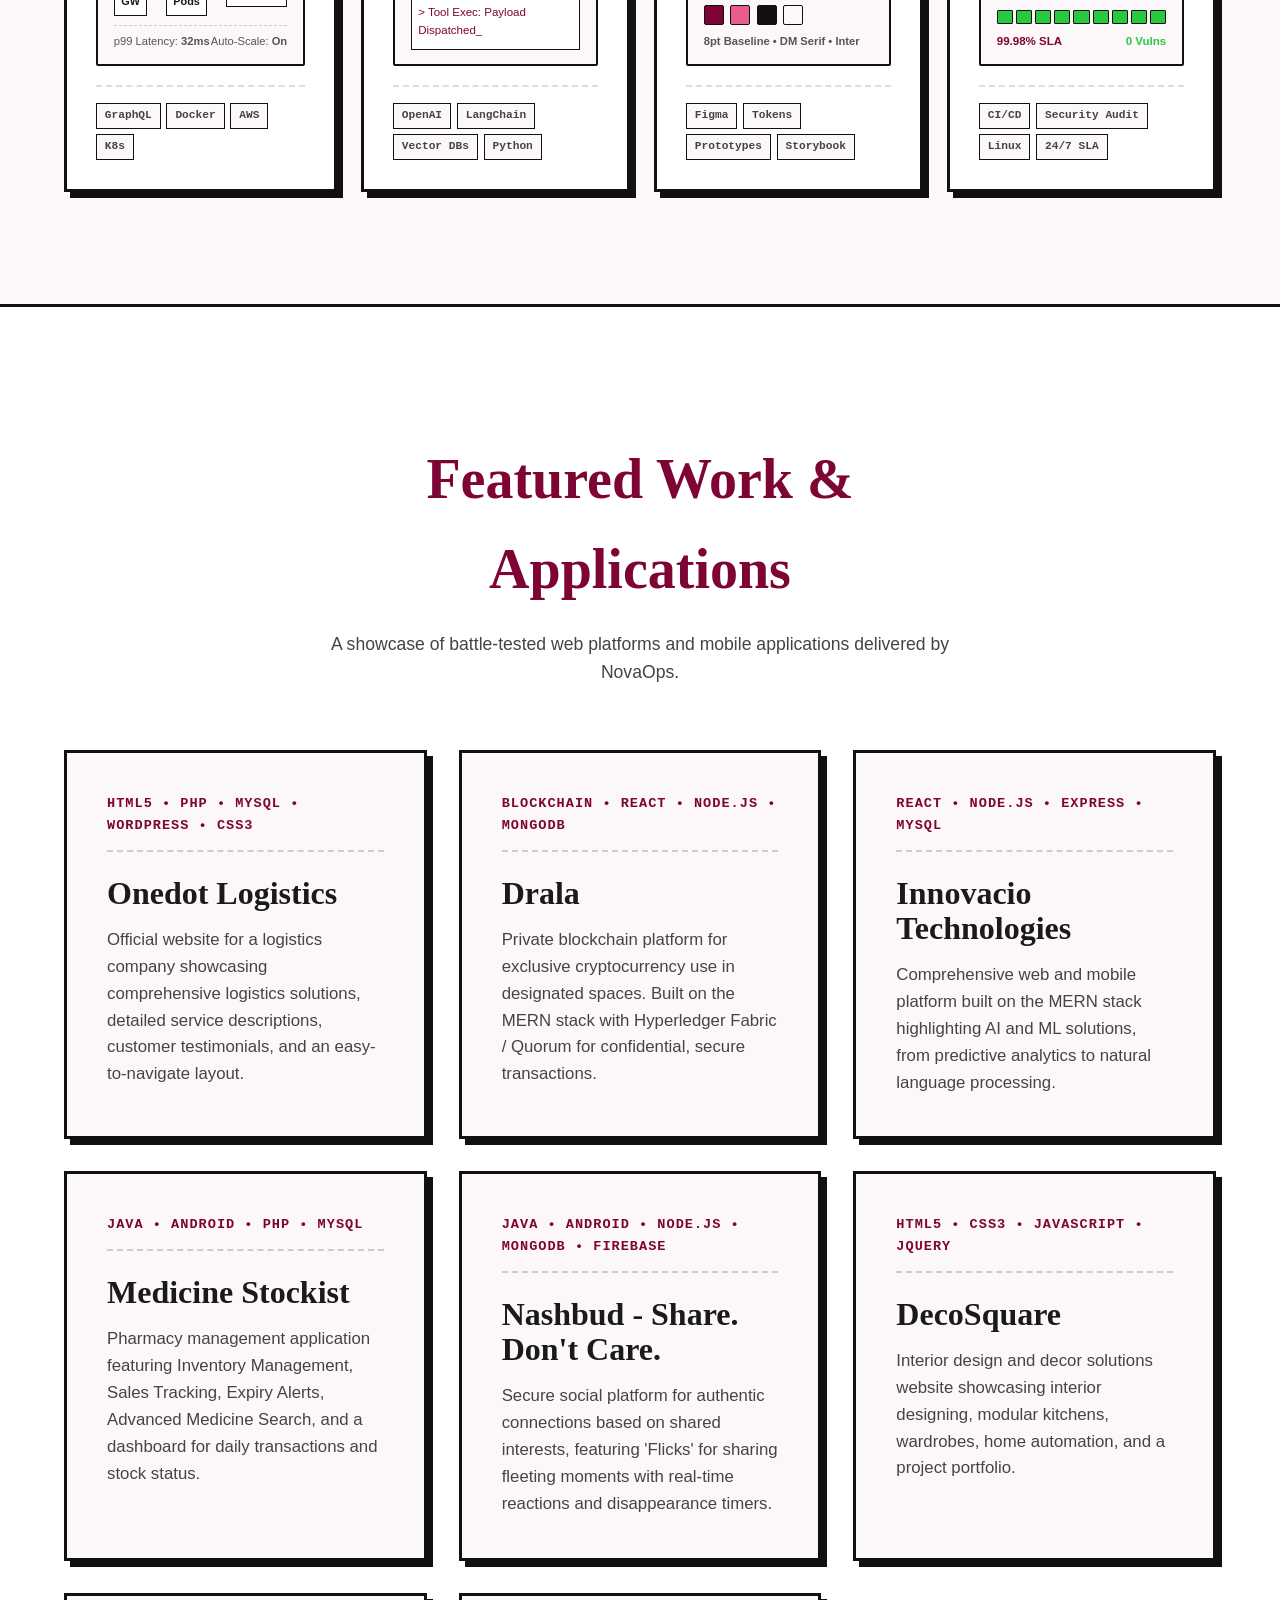
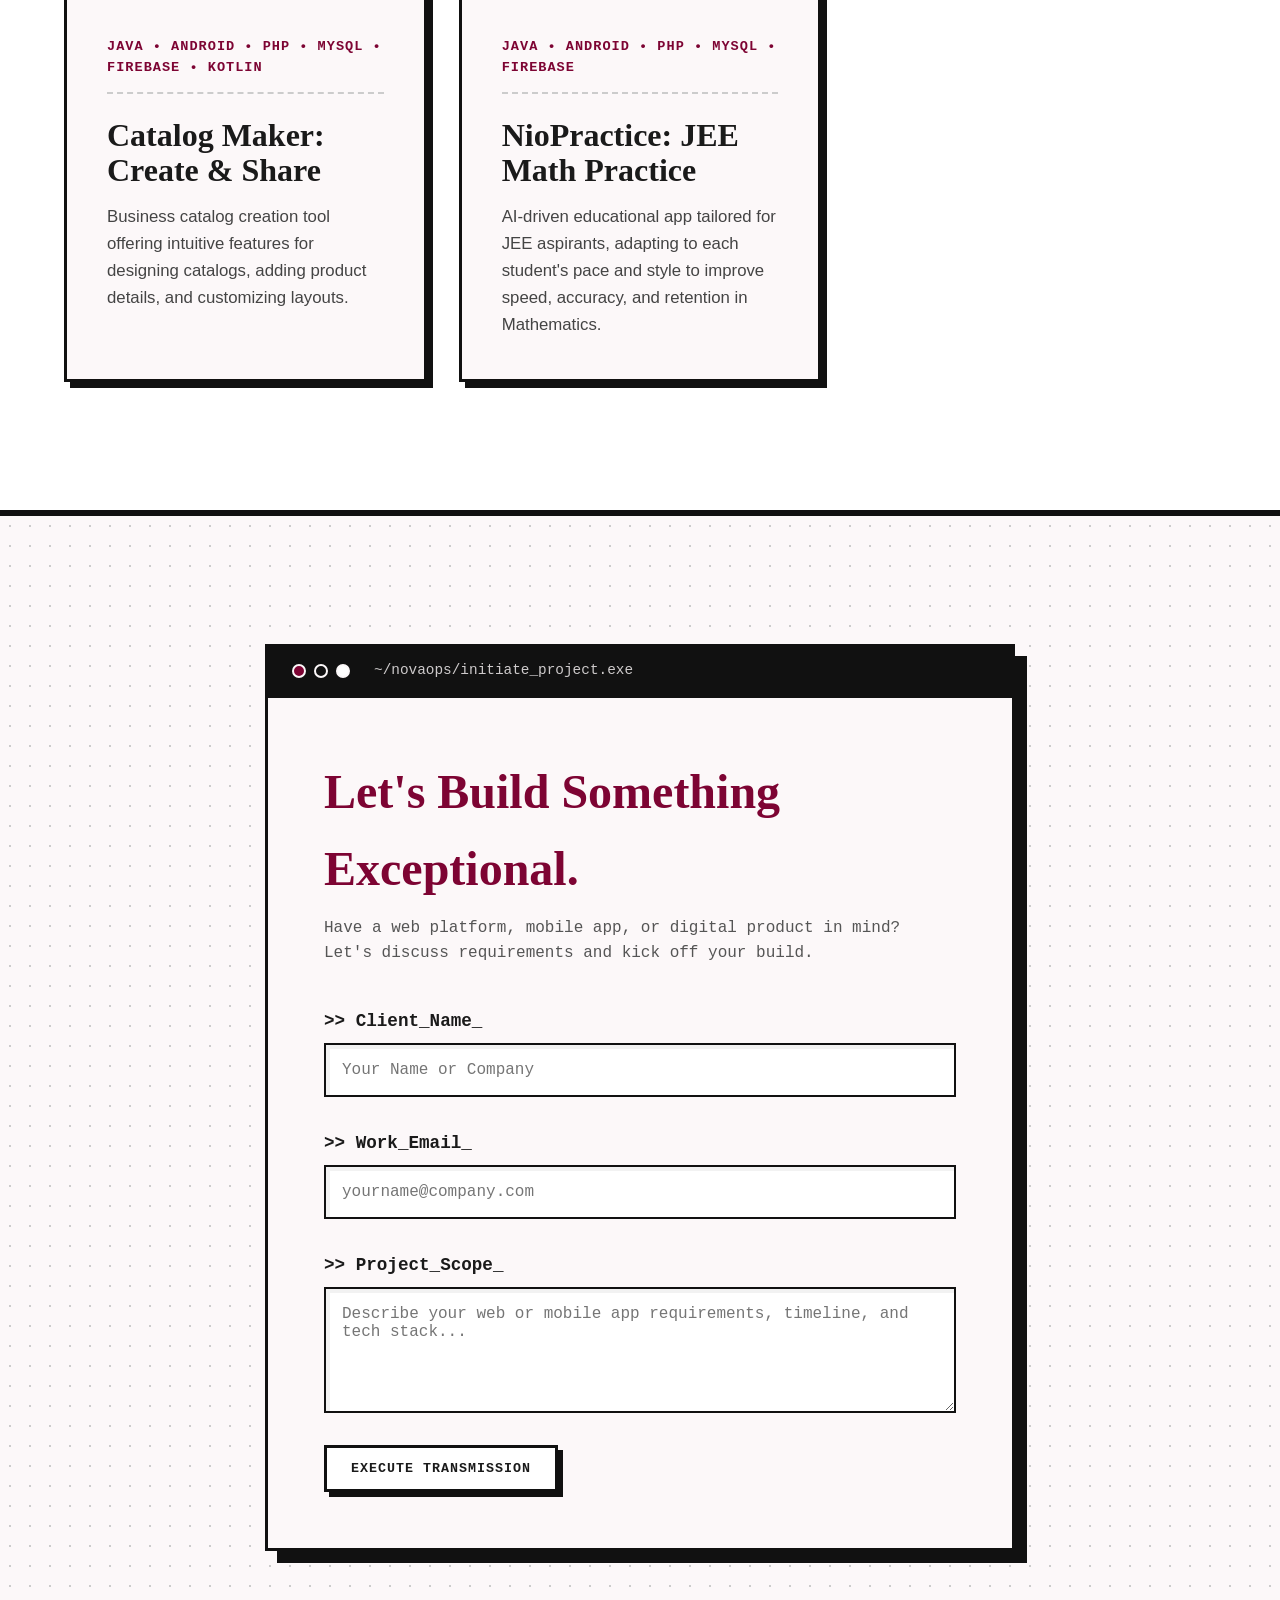
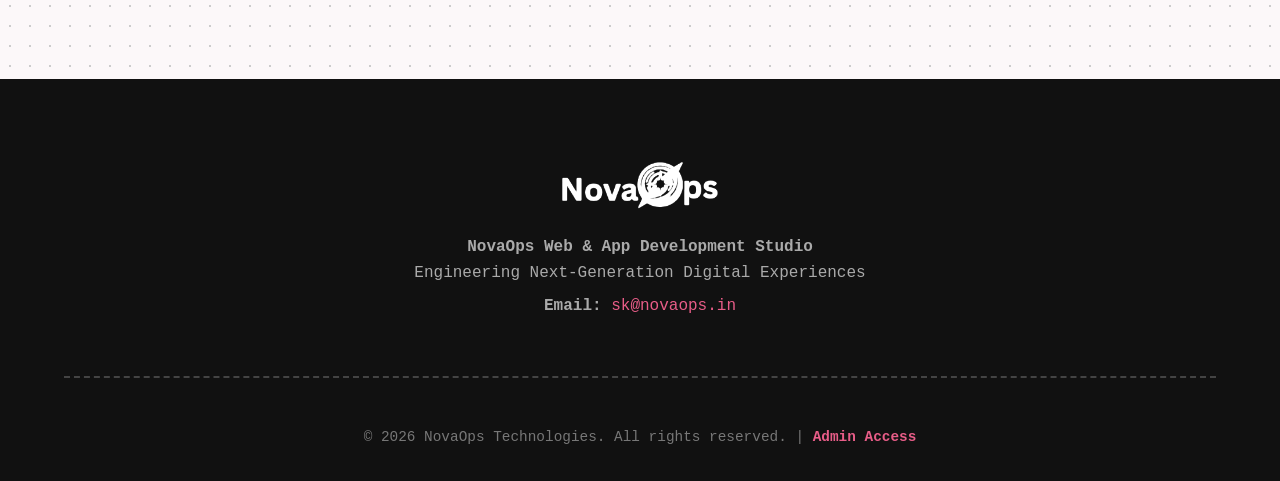
==== commit 297eef7e: "refactor: redesign services section from bento grid to uniform balanced card layout" ====
--- a/index.html
+++ b/index.html
@@ -139,62 +139,244 @@
 
     <section id="services" class="services relative-z">
         <div class="services-header animate-on-scroll">
+            <div class="services-telemetry-badge">
+                <span class="pulse-indicator"></span> DEPLOYMENT SPECIFICATIONS v2.4
+            </div>
             <h2 class="services-main-title text-orange">Core Development Services</h2>
-        </div>
-
-        <div class="bento-grid">
-            <div class="service-card bento-featured animate-on-scroll">
-                <div class="glow-orb"></div>
-                <div class="featured-content">
-                    <div class="huge-icon">💻</div>
-                    <h3>Web Application Development</h3>
-                    <p>Bespoke web applications, SaaS platforms, client portals, and progressive web apps engineered
-                        with modern frameworks, lightning-fast SSR, and scalable backends.</p>
-                </div>
-            </div>
-
-            <div class="service-card bento-standard animate-on-scroll" style="transition-delay: 0.1s;">
-                <div class="card-icon">📱</div>
-                <div class="card-content">
-                    <h3>Mobile App Development</h3>
-                    <p>Production-ready iOS and Android mobile apps designed for optimal touch ergonomics, offline
-                        storage, biometric security, and push notifications.</p>
-                </div>
-            </div>
-
-            <div class="service-card bento-tall animate-on-scroll" style="transition-delay: 0.2s;">
-                <div class="card-icon">⚡</div>
-                <div class="card-content">
-                    <h3>API & Cloud Infrastructure</h3>
-                    <p>High-throughput REST and GraphQL APIs, microservice architectures, serverless functions, database
-                        sharding, and robust cloud DevOps integrations.</p>
-                </div>
-            </div>
-
-            <div class="service-card bento-wide animate-on-scroll" style="transition-delay: 0.3s;">
-                <div class="card-icon">🤖</div>
-                <div class="card-content">
-                    <h3>AI & Intelligent Integrations</h3>
-                    <p>Supercharge your web and mobile apps with LLM agents, automated conversational bots, semantic
-                        search, and predictive data pipelines.</p>
-                </div>
-            </div>
-
-            <div class="service-card bento-standard animate-on-scroll" style="transition-delay: 0.4s;">
-                <div class="card-icon">🎨</div>
-                <div class="card-content">
-                    <h3>UI/UX Product Design</h3>
-                    <p>Interactive wireframes, comprehensive Figma design systems, pixel-perfect user journeys, and
-                        conversion-driven design aesthetics.</p>
-                </div>
-            </div>
-
-            <div class="service-card bento-standard animate-on-scroll" style="transition-delay: 0.5s;">
-                <div class="card-icon">🛡️</div>
-                <div class="card-content">
-                    <h3>DevOps, Audit & Maintenance</h3>
-                    <p>Rigorous security code reviews, automated CI/CD pipelines, containerization, performance tuning,
-                        and 24/7 SLA infrastructure maintenance.</p>
+            <p class="section-subtitle">Full-lifecycle software engineering from frontend architecture to production cloud deployment.</p>
+        </div>
+
+        <div class="services-master-container">
+            <!-- TIER 1: FLAGSHIP PILLARS (Web & Mobile) -->
+            <div class="services-flagship-grid">
+                <!-- 01. Web Application Development -->
+                <div class="service-card flagship-card animate-on-scroll">
+                    <div class="service-card-header">
+                        <div class="service-icon-box">💻</div>
+                        <div class="service-header-meta">
+                            <span class="service-code-tag">// FLAGSHIP_01</span>
+                            <span class="service-subtag">HIGH-CONCURRENCY WEB</span>
+                        </div>
+                    </div>
+                    
+                    <div class="service-body">
+                        <h3>Web Application Development</h3>
+                        <p>Bespoke web applications, SaaS platforms, client portals, and progressive web apps engineered with modern frameworks, lightning-fast SSR, and scalable backends.</p>
+                    </div>
+
+                    <!-- Unique Micro-Widget: Live Build Terminal -->
+                    <div class="service-micro-widget terminal-widget">
+                        <div class="widget-topbar">
+                            <div class="widget-traffic-lights">
+                                <span class="light red"></span>
+                                <span class="light yellow"></span>
+                                <span class="light green"></span>
+                            </div>
+                            <span class="widget-title">~/web/production_build.log</span>
+                        </div>
+                        <div class="widget-content font-mono">
+                            <p class="code-txt"><span class="text-orange">></span> next build --profile --standalone</p>
+                            <p class="code-txt text-muted">✓ Compiled 148 dynamic routes in 0.38s</p>
+                            <p class="code-txt code-highlight">⚡ Core Web Vitals: 100 Perf • 99ms Edge TTFB</p>
+                        </div>
+                    </div>
+
+                    <div class="service-stack">
+                        <span>Next.js 14</span>
+                        <span>React</span>
+                        <span>TypeScript</span>
+                        <span>Node.js</span>
+                        <span>PostgreSQL</span>
+                    </div>
+                </div>
+
+                <!-- 02. Mobile App Development -->
+                <div class="service-card flagship-card animate-on-scroll" style="transition-delay: 0.1s;">
+                    <div class="service-card-header">
+                        <div class="service-icon-box">📱</div>
+                        <div class="service-header-meta">
+                            <span class="service-code-tag">// FLAGSHIP_02</span>
+                            <span class="service-subtag">NATIVE & FLUTTER</span>
+                        </div>
+                    </div>
+                    
+                    <div class="service-body">
+                        <h3>Mobile App Development</h3>
+                        <p>Production-ready iOS and Android mobile apps designed for optimal touch ergonomics, offline storage, biometric security, and push notifications.</p>
+                    </div>
+
+                    <!-- Unique Micro-Widget: Dual Platform Specs -->
+                    <div class="service-micro-widget mobile-widget">
+                        <div class="mobile-platform-selector">
+                            <span class="platform-chip active"><span class="glyph"></span> iOS / Swift</span>
+                            <span class="platform-chip active"><span class="glyph">🤖</span> Android / Kotlin</span>
+                            <span class="platform-chip active"><span class="glyph">⚡</span> Flutter Engine</span>
+                        </div>
+                        <div class="mobile-benchmark-list font-mono">
+                            <div class="benchmark-item">
+                                <span class="bench-label">Frame Budget</span>
+                                <span class="bench-value">120 FPS V-Sync</span>
+                            </div>
+                            <div class="benchmark-item">
+                                <span class="bench-label">Offline Store</span>
+                                <span class="bench-value">Encrypted SQLite</span>
+                            </div>
+                            <div class="benchmark-item">
+                                <span class="bench-label">Auth Layer</span>
+                                <span class="bench-value">Biometric Keychain</span>
+                            </div>
+                        </div>
+                    </div>
+
+                    <div class="service-stack">
+                        <span>Flutter</span>
+                        <span>React Native</span>
+                        <span>Swift</span>
+                        <span>Kotlin</span>
+                        <span>Firebase</span>
+                    </div>
+                </div>
+            </div>
+
+            <!-- TIER 2: SPECIALIZED CAPABILITIES (4 Columns) -->
+            <div class="services-engines-grid">
+                <!-- 03. API & Cloud Infrastructure -->
+                <div class="service-card engine-card animate-on-scroll" style="transition-delay: 0.2s;">
+                    <div class="service-card-header">
+                        <div class="service-icon-box small">⚡</div>
+                        <span class="service-code-tag">// CLOUD_03</span>
+                    </div>
+                    
+                    <div class="service-body">
+                        <h3>API & Cloud Infra</h3>
+                        <p>High-throughput REST & GraphQL APIs, microservices, and automated cloud deployments.</p>
+                    </div>
+
+                    <!-- Micro-Widget: Microservice Flow Diagram -->
+                    <div class="service-micro-widget pipeline-widget font-mono">
+                        <div class="pipeline-flow">
+                            <div class="flow-step">API GW</div>
+                            <span class="flow-arrow">➔</span>
+                            <div class="flow-step">K8s Pods</div>
+                            <span class="flow-arrow">➔</span>
+                            <div class="flow-step">Postgres</div>
+                        </div>
+                        <div class="pipeline-telemetry">
+                            <span>p99 Latency: <strong>32ms</strong></span>
+                            <span>Auto-Scale: <strong>On</strong></span>
+                        </div>
+                    </div>
+
+                    <div class="service-stack">
+                        <span>GraphQL</span>
+                        <span>Docker</span>
+                        <span>AWS</span>
+                        <span>K8s</span>
+                    </div>
+                </div>
+
+                <!-- 04. AI & Intelligent Integrations -->
+                <div class="service-card engine-card animate-on-scroll" style="transition-delay: 0.3s;">
+                    <div class="service-card-header">
+                        <div class="service-icon-box small">🤖</div>
+                        <span class="service-code-tag">// AI_04</span>
+                    </div>
+                    
+                    <div class="service-body">
+                        <h3>AI & Integrations</h3>
+                        <p>Custom LLM agents, vector semantic search, and autonomous workflow automation.</p>
+                    </div>
+
+                    <!-- Micro-Widget: AI Agent Stream -->
+                    <div class="service-micro-widget ai-widget font-mono">
+                        <div class="ai-status-row">
+                            <span class="status-indicator-dot"></span>
+                            <span class="ai-mode-text">Autonomous Agent Active</span>
+                        </div>
+                        <div class="ai-stream-box">
+                            <p class="ai-log">> RAG Query: 14ms (cosine 0.96)</p>
+                            <p class="ai-log text-orange">> Tool Exec: Payload Dispatched_</p>
+                        </div>
+                    </div>
+
+                    <div class="service-stack">
+                        <span>OpenAI</span>
+                        <span>LangChain</span>
+                        <span>Vector DBs</span>
+                        <span>Python</span>
+                    </div>
+                </div>
+
+                <!-- 05. UI/UX Product Design -->
+                <div class="service-card engine-card animate-on-scroll" style="transition-delay: 0.4s;">
+                    <div class="service-card-header">
+                        <div class="service-icon-box small">🎨</div>
+                        <span class="service-code-tag">// UX_05</span>
+                    </div>
+                    
+                    <div class="service-body">
+                        <h3>UI/UX Product Design</h3>
+                        <p>Design systems, interactive prototypes, user journeys, and conversion interfaces.</p>
+                    </div>
+
+                    <!-- Micro-Widget: Design System Tokens -->
+                    <div class="service-micro-widget design-widget font-mono">
+                        <div class="design-palette-preview">
+                            <span class="palette-swatch" style="background: #7D0433;" title="Nova Burgundy"></span>
+                            <span class="palette-swatch" style="background: #E85D88;" title="Rose Light"></span>
+                            <span class="palette-swatch" style="background: #111111;" title="Dark Border"></span>
+                            <span class="palette-swatch" style="background: #FCF8F9;" title="Cream Canvas"></span>
+                        </div>
+                        <div class="design-tokens-text">
+                            <span>8pt Baseline</span> • <span>DM Serif</span> • <span>Inter</span>
+                        </div>
+                    </div>
+
+                    <div class="service-stack">
+                        <span>Figma</span>
+                        <span>Tokens</span>
+                        <span>Prototypes</span>
+                        <span>Storybook</span>
+                    </div>
+                </div>
+
+                <!-- 06. DevOps, Security & Maintenance -->
+                <div class="service-card engine-card animate-on-scroll" style="transition-delay: 0.5s;">
+                    <div class="service-card-header">
+                        <div class="service-icon-box small">🛡️</div>
+                        <span class="service-code-tag">// SEC_06</span>
+                    </div>
+                    
+                    <div class="service-body">
+                        <h3>DevOps & Security</h3>
+                        <p>Automated zero-downtime CI/CD, vulnerability audits, and 24/7 SLA infrastructure.</p>
+                    </div>
+
+                    <!-- Micro-Widget: Realtime Uptime Telemetry -->
+                    <div class="service-micro-widget uptime-widget font-mono">
+                        <div class="uptime-bar-graph">
+                            <span class="uptime-tick active"></span>
+                            <span class="uptime-tick active"></span>
+                            <span class="uptime-tick active"></span>
+                            <span class="uptime-tick active"></span>
+                            <span class="uptime-tick active"></span>
+                            <span class="uptime-tick active"></span>
+                            <span class="uptime-tick active"></span>
+                            <span class="uptime-tick active"></span>
+                            <span class="uptime-tick active"></span>
+                        </div>
+                        <div class="uptime-stats-row">
+                            <span class="uptime-val text-orange">99.98% SLA</span>
+                            <span class="cve-val">0 Vulns</span>
+                        </div>
+                    </div>
+
+                    <div class="service-stack">
+                        <span>CI/CD</span>
+                        <span>Security Audit</span>
+                        <span>Linux</span>
+                        <span>24/7 SLA</span>
+                    </div>
                 </div>
             </div>
         </div>
--- a/style.css
+++ b/style.css
@@ -362,9 +362,9 @@
     padding-bottom: 0.2rem;
 }
 
-/* --- BENTO GRID SERVICES --- */
+/* --- CORE DEVELOPMENT SERVICES (BESPOKE OPERATIONS MATRIX) --- */
 .services {
-    padding: 8rem 5%;
+    padding: 7rem 5%;
     overflow: hidden;
     background-color: var(--bg-cream);
     border-bottom: 3px solid var(--border-dark);
@@ -372,124 +372,381 @@
 
 .services-header {
     text-align: center;
-    margin-bottom: 5rem;
+    margin-bottom: 4rem;
     width: 100%;
 }
 
+.services-telemetry-badge {
+    display: inline-flex;
+    align-items: center;
+    gap: 0.5rem;
+    font-family: var(--font-mono);
+    font-size: 0.8rem;
+    font-weight: 700;
+    color: var(--accent-orange);
+    background: #fff;
+    border: 2px solid var(--border-dark);
+    padding: 0.4rem 1rem;
+    border-radius: 50px;
+    box-shadow: 3px 3px 0 0 var(--border-dark);
+    margin-bottom: 1.2rem;
+    letter-spacing: 0.5px;
+}
+
 .services-main-title {
-    font-size: clamp(3.5rem, 6vw, 5.5rem);
+    font-size: clamp(3rem, 5.5vw, 4.5rem);
     font-family: var(--font-heading);
     color: var(--accent-orange);
     line-height: 1.1;
-}
-
-.bento-grid {
+    margin-bottom: 0.8rem;
+}
+
+.services-master-container {
+    max-width: 1240px;
+    margin: 0 auto;
+}
+
+/* Tier 1: Two Flagships side by side */
+.services-flagship-grid {
     display: grid;
-    grid-template-columns: repeat(3, 1fr);
-    grid-auto-rows: minmax(280px, auto);
+    grid-template-columns: repeat(2, 1fr);
+    gap: 2rem;
+    margin-bottom: 2rem;
+}
+
+/* Tier 2: Four Specialized Engines */
+.services-engines-grid {
+    display: grid;
+    grid-template-columns: repeat(4, 1fr);
     gap: 1.5rem;
-    max-width: 1200px;
-    margin: 0 auto;
-}
-
+}
+
+/* Base Service Card */
 .service-card {
     border: 3px solid var(--border-dark);
-    padding: 2.5rem;
     background-color: #fff;
     box-shadow: 6px 6px 0px 0px var(--border-dark);
     display: flex;
     flex-direction: column;
     justify-content: space-between;
-    transition: box-shadow 0.3s ease, transform 0.3s ease;
+    transition: transform 0.25s cubic-bezier(0.16, 1, 0.3, 1), box-shadow 0.25s cubic-bezier(0.16, 1, 0.3, 1), border-color 0.2s ease;
     position: relative;
-    overflow: hidden;
+}
+
+.service-card.flagship-card {
+    padding: 2.2rem;
+    border-top: 6px solid var(--border-dark);
+}
+
+.service-card.flagship-card:first-child {
+    border-top: 6px solid var(--accent-orange);
+}
+
+.service-card.engine-card {
+    padding: 1.8rem;
 }
 
 .service-card:hover {
-    transform: translate(-4px, -4px) !important;
-    box-shadow: 12px 12px 0px 0px var(--border-dark);
-}
-
-.card-icon {
-    font-size: 2.5rem;
-    margin-bottom: 2rem;
-    position: relative;
-    z-index: 2;
-}
-
-.card-content {
-    position: relative;
-    z-index: 2;
-}
-
-.card-content h3 {
+    transform: translate(-5px, -5px) !important;
+    box-shadow: 10px 10px 0px 0px var(--accent-orange);
+}
+
+.service-card-header {
+    display: flex;
+    justify-content: space-between;
+    align-items: flex-start;
+    margin-bottom: 1.2rem;
+}
+
+.service-header-meta {
+    display: flex;
+    flex-direction: column;
+    align-items: flex-end;
+    gap: 0.3rem;
+}
+
+.service-icon-box {
+    width: 54px;
+    height: 54px;
+    background-color: var(--bg-cream);
+    border: 2px solid var(--border-dark);
+    box-shadow: 3px 3px 0 0 var(--border-dark);
+    display: flex;
+    align-items: center;
+    justify-content: center;
+    font-size: 1.8rem;
+    border-radius: 4px;
+}
+
+.service-icon-box.small {
+    width: 44px;
+    height: 44px;
+    font-size: 1.4rem;
+}
+
+.service-code-tag {
+    font-family: var(--font-mono);
+    font-size: 0.78rem;
+    font-weight: 700;
+    color: var(--accent-orange);
+    background: rgba(125, 4, 51, 0.08);
+    border: 1.5px solid var(--accent-orange);
+    padding: 0.25rem 0.55rem;
+    letter-spacing: 0.5px;
+    border-radius: 4px;
+}
+
+.service-subtag {
+    font-family: var(--font-mono);
+    font-size: 0.68rem;
+    font-weight: 700;
+    color: #666;
+    letter-spacing: 0.5px;
+}
+
+.service-body {
+    flex-grow: 1;
+}
+
+.service-body h3 {
     font-size: 1.5rem;
-    margin-bottom: 1rem;
+    font-family: var(--font-heading);
+    margin-bottom: 0.8rem;
+    color: var(--text-black);
+    line-height: 1.2;
+}
+
+.engine-card .service-body h3 {
+    font-size: 1.3rem;
+}
+
+.service-body p {
+    font-size: 0.95rem;
+    color: #444;
+    line-height: 1.6;
+    margin-bottom: 1.2rem;
+}
+
+.engine-card .service-body p {
+    font-size: 0.88rem;
+    line-height: 1.5;
+}
+
+/* Micro-Widgets Inside Cards */
+.service-micro-widget {
+    background-color: var(--bg-cream);
+    border: 2px solid var(--border-dark);
+    padding: 0.85rem 1rem;
+    margin-bottom: 1.2rem;
+    border-radius: 2px;
+}
+
+/* 1. Terminal Widget */
+.terminal-widget {
+    background-color: #111111;
+    color: #eee;
+    border-color: #111;
+}
+
+.widget-topbar {
+    display: flex;
+    align-items: center;
+    gap: 0.8rem;
+    border-bottom: 1px solid #333;
+    padding-bottom: 0.4rem;
+    margin-bottom: 0.6rem;
+}
+
+.widget-traffic-lights {
+    display: flex;
+    gap: 5px;
+}
+
+.widget-traffic-lights .light {
+    width: 9px;
+    height: 9px;
+    border-radius: 50%;
+}
+
+.light.red { background-color: #ff5f56; }
+.light.yellow { background-color: #ffbd2e; }
+.light.green { background-color: #27c93f; }
+
+.widget-title {
+    font-size: 0.72rem;
+    color: #888;
+}
+
+.terminal-widget .code-txt {
+    font-size: 0.78rem;
+    margin-bottom: 0.25rem;
+}
+
+.terminal-widget .text-muted { color: #888; }
+.terminal-widget .code-highlight { color: #5af78e; font-weight: 600; }
+
+/* 2. Mobile Platform Widget */
+.mobile-platform-selector {
+    display: flex;
+    flex-wrap: wrap;
+    gap: 0.4rem;
+    margin-bottom: 0.7rem;
+    border-bottom: 1.5px dashed #ccc;
+    padding-bottom: 0.6rem;
+}
+
+.platform-chip {
+    font-family: var(--font-mono);
+    font-size: 0.72rem;
+    font-weight: 700;
+    color: var(--border-dark);
+    background: #fff;
+    border: 1.5px solid var(--border-dark);
+    padding: 0.2rem 0.5rem;
+    border-radius: 3px;
+}
+
+.mobile-benchmark-list {
+    display: flex;
+    flex-direction: column;
+    gap: 0.35rem;
+}
+
+.benchmark-item {
+    display: flex;
+    justify-content: space-between;
+    font-size: 0.75rem;
+}
+
+.bench-label { color: #666; }
+.bench-value { font-weight: 700; color: var(--accent-orange); }
+
+/* 3. Pipeline Widget */
+.pipeline-flow {
+    display: flex;
+    align-items: center;
+    justify-content: space-between;
+    gap: 0.3rem;
+    margin-bottom: 0.6rem;
+}
+
+.flow-step {
+    background: #fff;
+    border: 1.5px solid var(--border-dark);
+    font-size: 0.68rem;
+    font-weight: 700;
+    padding: 0.25rem 0.4rem;
+    text-align: center;
+    flex: 1;
+}
+
+.flow-arrow {
     color: var(--accent-orange);
-    font-family: var(--font-heading);
-}
-
-/* The Black Box Fix */
-.bento-featured {
-    grid-column: span 2;
-    grid-row: span 2;
-    background-color: var(--border-dark);
-    color: #fff;
-    justify-content: center;
-    align-items: center;
-    text-align: center;
-}
-
-.bento-featured .featured-content {
-    position: relative;
-    z-index: 2;
-    max-width: 85%;
-}
-
-.bento-featured .huge-icon {
-    font-size: 5rem;
-    margin-bottom: 1.5rem;
-    line-height: 1;
-}
-
-.bento-featured h3 {
-    color: var(--accent-light);
-    font-size: 2.5rem;
-    margin-bottom: 1rem;
-    font-family: var(--font-heading);
-}
-
-.bento-featured p {
-    font-size: 1.15rem;
-    color: #ddd;
-}
-
-.glow-orb {
-    position: absolute;
-    top: 50%;
-    left: 50%;
-    transform: translate(-50%, -50%);
-    width: 400px;
-    height: 400px;
-    background: radial-gradient(circle, rgba(125, 4, 51, 0.25) 0%, rgba(0, 0, 0, 0) 70%);
-    z-index: 1;
-    pointer-events: none;
-}
-
-.bento-tall {
-    grid-row: span 2;
-    background-color: var(--accent-orange);
-    color: #fff;
-}
-
-.bento-tall h3 {
-    color: #fff;
-    border-bottom: 2px solid rgba(255, 255, 255, 0.35);
-    padding-bottom: 1rem;
-}
-
-.bento-wide {
-    grid-column: span 2;
+    font-size: 0.7rem;
+    font-weight: bold;
+}
+
+.pipeline-telemetry {
+    display: flex;
+    justify-content: space-between;
+    font-size: 0.7rem;
+    color: #555;
+    border-top: 1px dashed #ccc;
+    padding-top: 0.4rem;
+}
+
+/* 4. AI Widget */
+.ai-status-row {
+    display: flex;
+    align-items: center;
+    gap: 0.4rem;
+    margin-bottom: 0.4rem;
+    font-size: 0.72rem;
+    font-weight: 700;
+    color: var(--border-dark);
+}
+
+.status-indicator-dot {
+    width: 8px;
+    height: 8px;
+    border-radius: 50%;
+    background-color: #27c93f;
+    animation: pulse 1.5s infinite;
+}
+
+.ai-stream-box {
+    font-size: 0.72rem;
+    background: #fff;
+    border: 1px solid var(--border-dark);
+    padding: 0.4rem;
+}
+
+.ai-log { margin-bottom: 0.2rem; }
+
+/* 5. Design Widget */
+.design-palette-preview {
+    display: flex;
+    gap: 0.4rem;
+    margin-bottom: 0.5rem;
+}
+
+.palette-swatch {
+    width: 20px;
+    height: 20px;
+    border: 1.5px solid var(--border-dark);
+    border-radius: 2px;
+}
+
+.design-tokens-text {
+    font-size: 0.7rem;
+    color: #555;
+    font-weight: 600;
+}
+
+/* 6. Uptime Widget */
+.uptime-bar-graph {
+    display: flex;
+    gap: 3px;
+    margin-bottom: 0.5rem;
+}
+
+.uptime-tick {
+    flex: 1;
+    height: 14px;
+    background-color: #27c93f;
+    border: 1px solid var(--border-dark);
+    border-radius: 1px;
+}
+
+.uptime-stats-row {
+    display: flex;
+    justify-content: space-between;
+    font-size: 0.72rem;
+    font-weight: 700;
+}
+
+.cve-val {
+    color: #27c93f;
+}
+
+/* Stack Badges */
+.service-stack {
+    display: flex;
+    flex-wrap: wrap;
+    gap: 0.35rem;
+    margin-top: auto;
+    padding-top: 1rem;
+    border-top: 2px dashed #ddd;
+}
+
+.service-stack span {
+    font-family: var(--font-mono);
+    font-size: 0.7rem;
+    font-weight: 600;
+    color: #444;
+    background: var(--bg-cream);
+    border: 1px solid var(--border-dark);
+    padding: 0.18rem 0.5rem;
 }
 
 /* --- NEW: PORTFOLIO / PROJECTS SECTION --- */
@@ -787,35 +1044,21 @@
 
     .services-main-title {
         font-size: 3rem;
-        margin-bottom: 3rem;
-    }
-
-    /* Forces grid into a strict, unbreakable column on mobile */
-    .bento-grid {
-        display: flex;
-        flex-direction: column;
+        margin-bottom: 2.5rem;
+    }
+
+    .services-flagship-grid {
+        grid-template-columns: 1fr;
+        gap: 1.8rem;
+    }
+
+    .services-engines-grid {
+        grid-template-columns: repeat(2, 1fr);
         gap: 1.5rem;
     }
 
     .service-card {
-        width: 100%;
-        padding: 2rem;
-        grid-column: auto !important;
-        grid-row: auto !important;
-    }
-
-    /* Resize giant black box for mobile */
-    .bento-featured h3 {
-        font-size: 2rem;
-    }
-
-    .bento-featured .huge-icon {
-        font-size: 3.5rem;
-        margin-bottom: 1rem;
-    }
-
-    .bento-featured .featured-content {
-        max-width: 100%;
+        padding: 1.8rem;
     }
 
     /* Fix project section spacing on mobile */
@@ -829,6 +1072,11 @@
 }
 
 @media (max-width: 768px) {
+    .services-engines-grid {
+        grid-template-columns: 1fr;
+        gap: 1.5rem;
+    }
+
     .nav-links {
         display: none;
     }
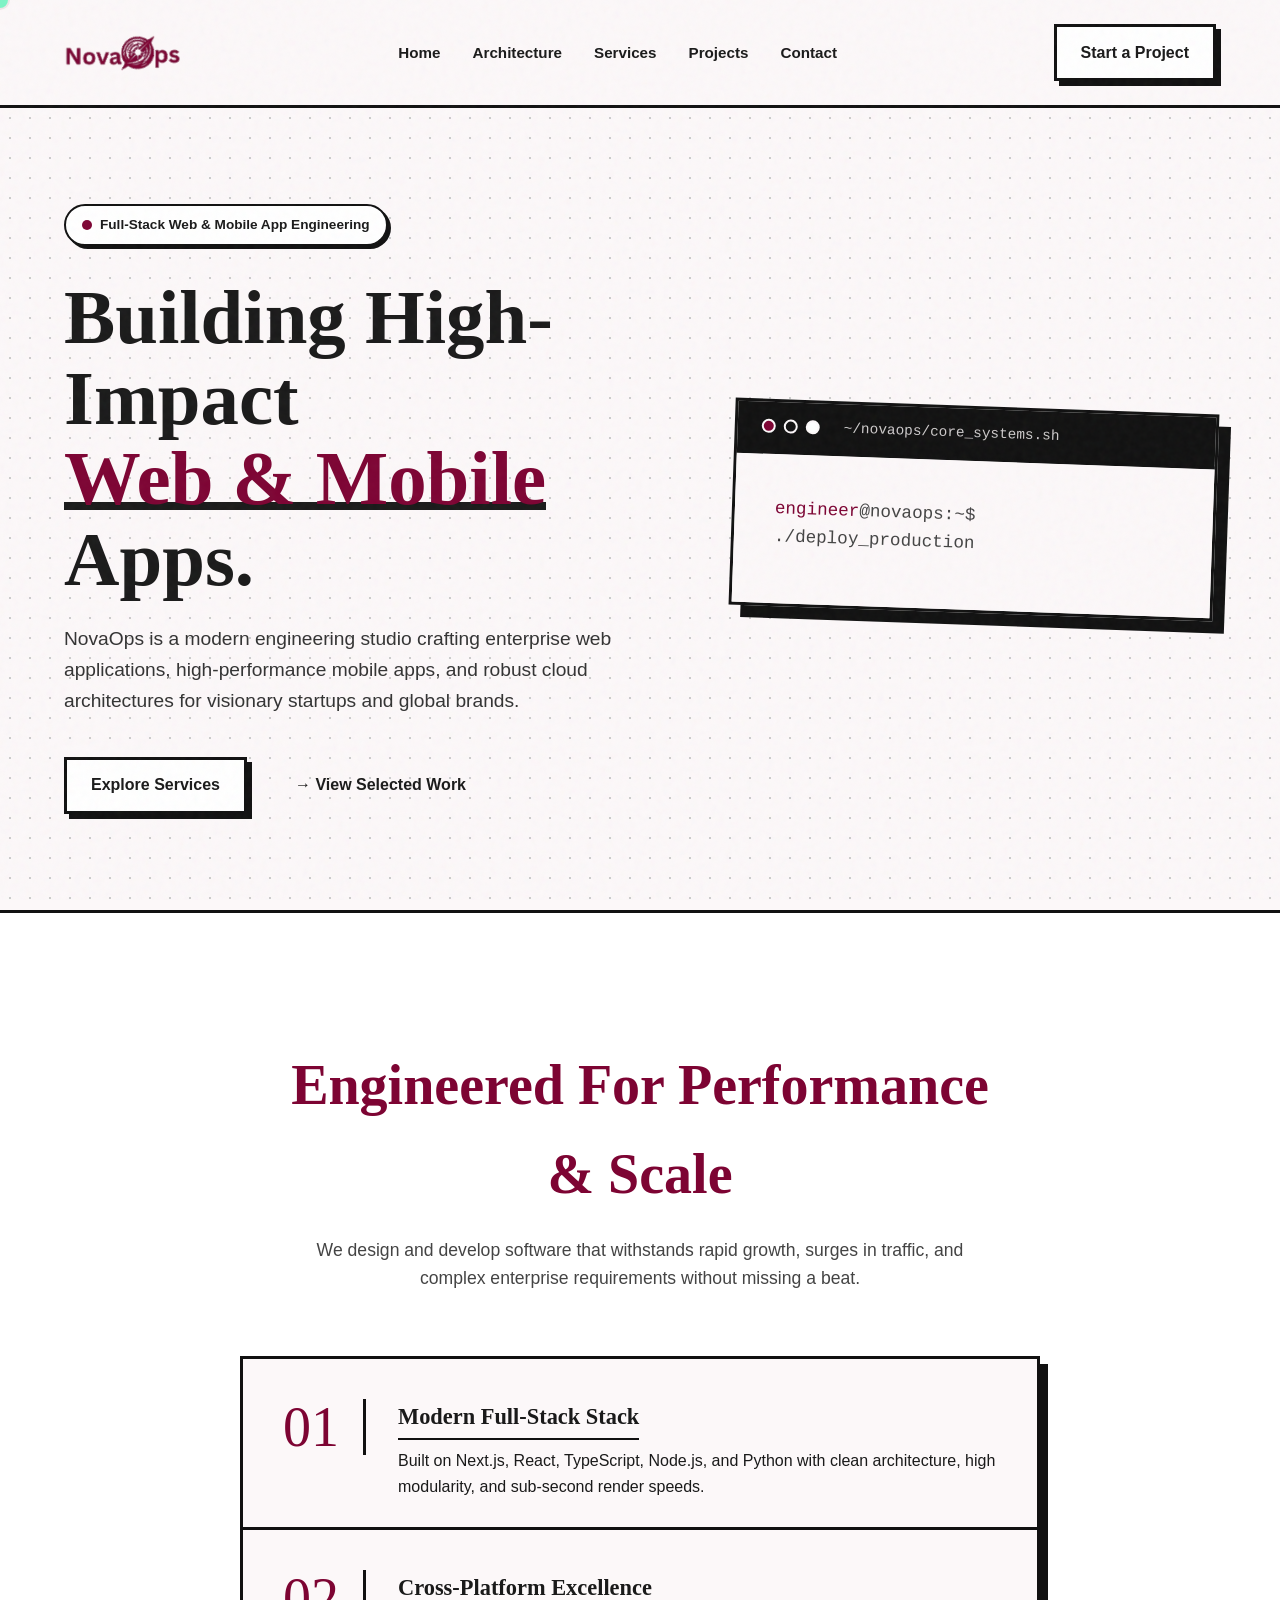
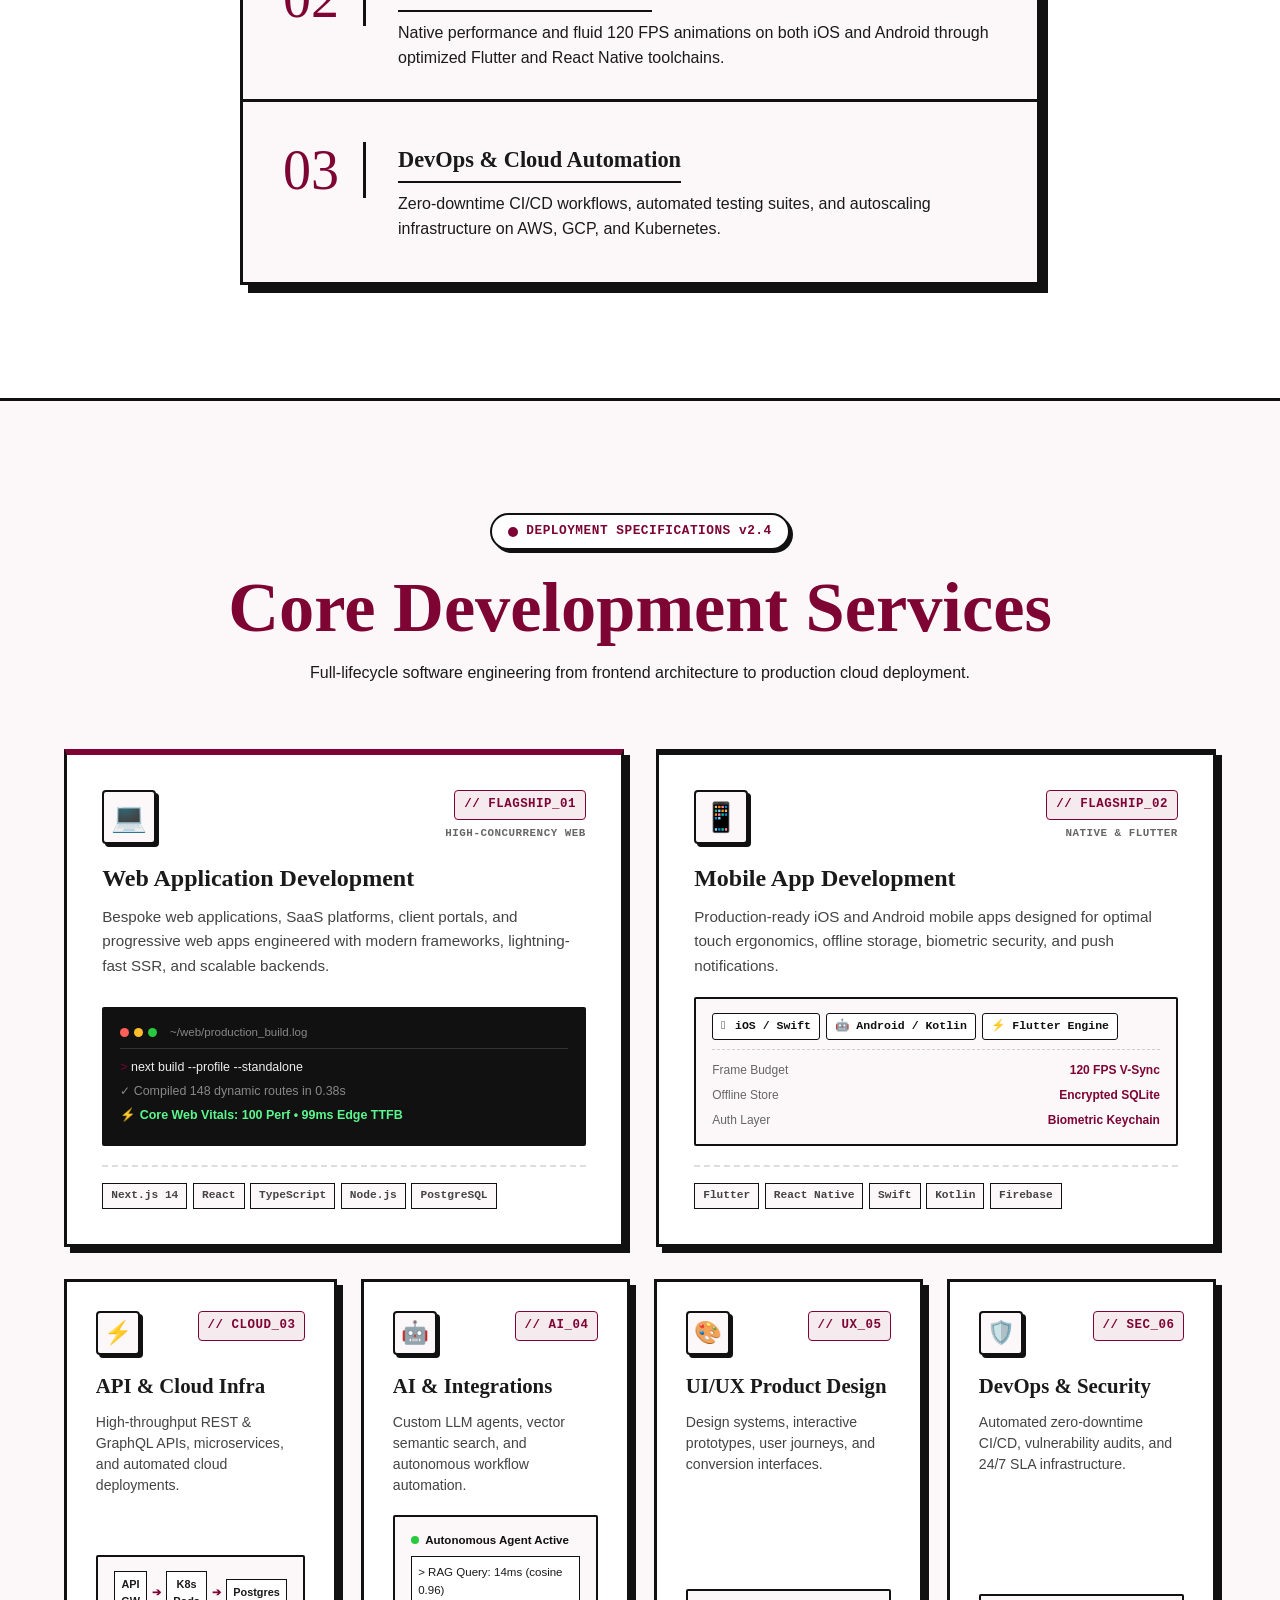
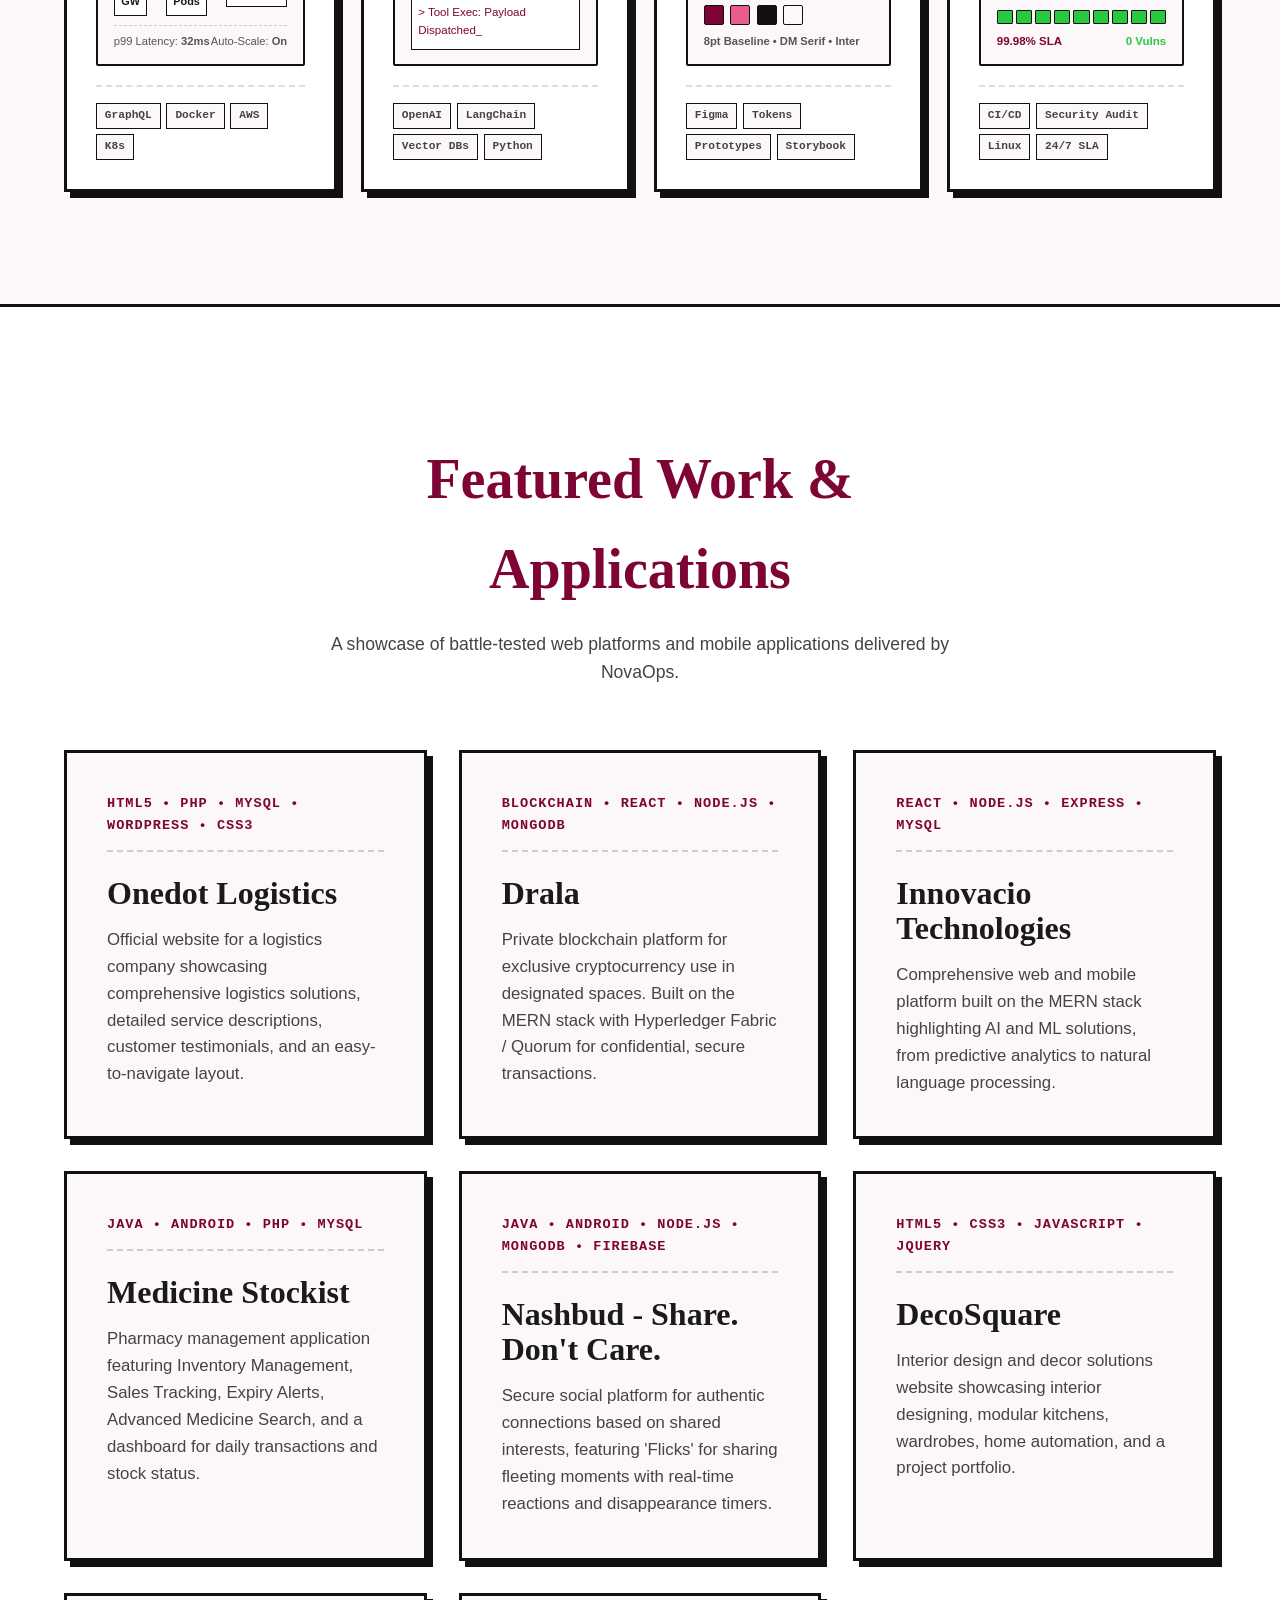
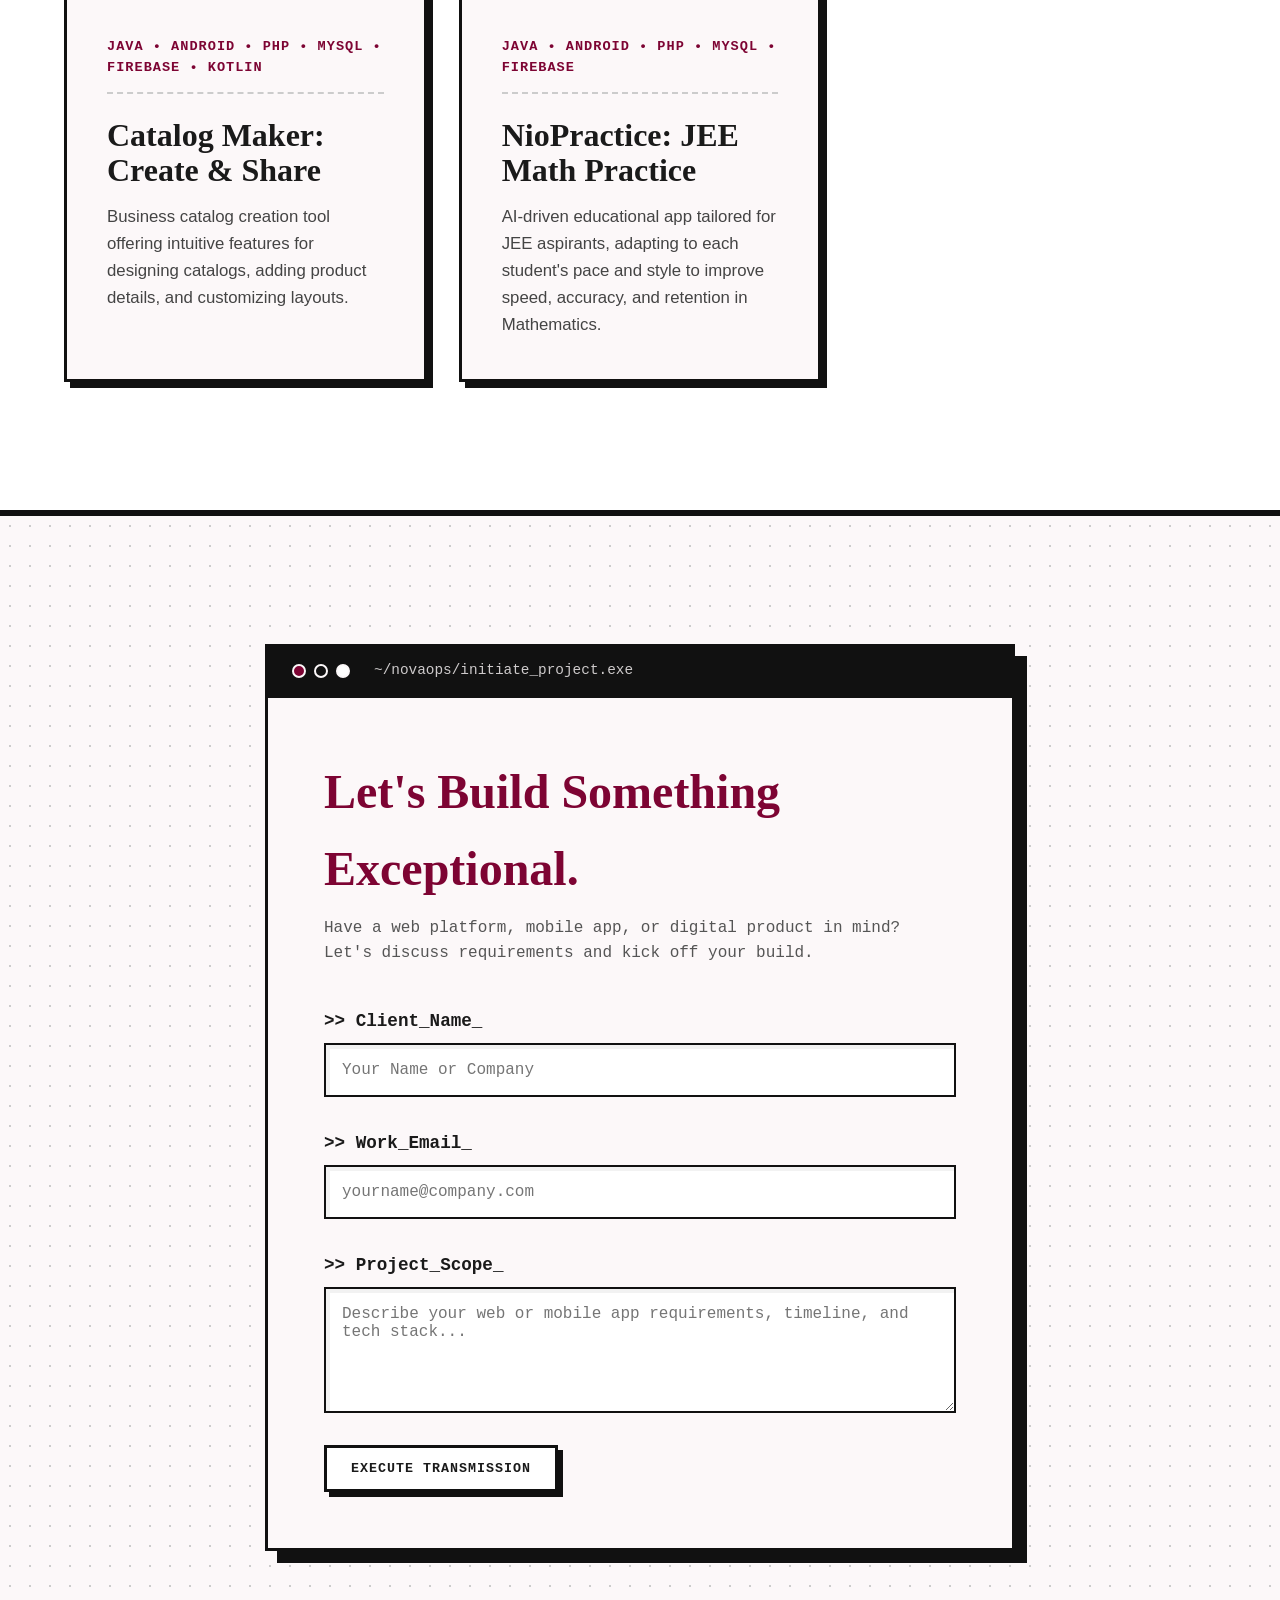
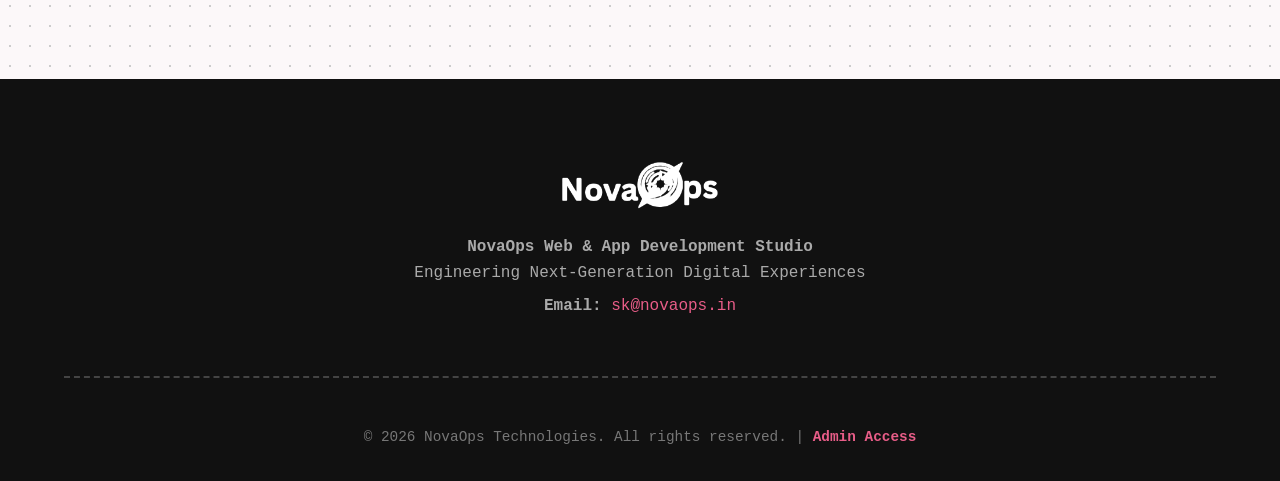
==== commit e976fc37: "feat: enhance success toast with rich UI, animations, and progress bar" ====
--- a/index.html
+++ b/index.html
@@ -486,9 +486,15 @@
         </div>
     </section>
 
-    <div id="successToast" class="success-toast">
-        <span style="font-size: 1.5rem;">🚀</span> Project Payload Delivered! Our engineering team will be in touch
-        shortly.
+    <div id="successToast" class="success-toast" role="status" aria-live="polite">
+        <div class="toast-content">
+            <span class="toast-icon">🚀</span>
+            <div class="toast-text">
+                <span class="toast-title">Payload Delivered!</span>
+                <span class="toast-desc">Transmission dispatched to sk@novaops.in.</span>
+            </div>
+        </div>
+        <div class="toast-progress"></div>
     </div>
 
     <footer class="site-footer relative-z">
--- a/style.css
+++ b/style.css
@@ -940,28 +940,119 @@
     letter-spacing: 1px;
 }
 
-/* Success Toast */
+/* Success Toast Popup */
 .success-toast {
     position: fixed;
-    bottom: -100px;
+    bottom: 24px;
     left: 50%;
-    transform: translateX(-50%);
+    transform: translate(-50%, 30px) scale(0.95);
     background-color: var(--border-dark);
     color: #fff;
-    border: 3px solid var(--accent-orange);
-    box-shadow: 6px 6px 0px 0px var(--accent-orange);
-    padding: 1rem 2rem;
+    border: 2px solid var(--accent-orange);
+    box-shadow: 5px 5px 0px 0px var(--accent-orange);
+    padding: 0.85rem 1.2rem;
     font-family: var(--font-mono);
-    font-weight: bold;
-    display: flex;
-    align-items: center;
+    display: flex;
+    flex-direction: column;
     gap: 0.5rem;
-    z-index: 1000;
-    transition: bottom 0.5s cubic-bezier(0.175, 0.885, 0.32, 1.275);
+    z-index: 99999;
+    max-width: calc(100vw - 32px);
+    width: max-content;
+    border-radius: 4px;
+
+    /* Completely hidden by default on all devices (mobile & desktop) */
+    opacity: 0;
+    visibility: hidden;
+    pointer-events: none;
+    transition: opacity 0.3s ease, transform 0.35s cubic-bezier(0.175, 0.885, 0.32, 1.275), visibility 0.3s;
 }
 
 .success-toast.show {
-    bottom: 40px;
+    opacity: 1;
+    visibility: visible;
+    pointer-events: auto;
+    animation: toastBounceIn 0.45s cubic-bezier(0.175, 0.885, 0.32, 1.275) forwards;
+}
+
+@keyframes toastBounceIn {
+    0% {
+        opacity: 0;
+        transform: translate(-50%, 40px) scale(0.9);
+    }
+    60% {
+        transform: translate(-50%, -6px) scale(1.02);
+    }
+    100% {
+        opacity: 1;
+        transform: translate(-50%, 0) scale(1);
+    }
+}
+
+.toast-content {
+    display: flex;
+    align-items: center;
+    gap: 0.75rem;
+}
+
+.toast-icon {
+    font-size: 1.6rem;
+    display: inline-block;
+    animation: rocketHover 1s ease-in-out infinite alternate;
+}
+
+@keyframes rocketHover {
+    0% { transform: translateY(0) rotate(0deg); }
+    100% { transform: translateY(-4px) rotate(6deg); }
+}
+
+.toast-text {
+    display: flex;
+    flex-direction: column;
+    gap: 0.15rem;
+    text-align: left;
+}
+
+.toast-title {
+    font-weight: 700;
+    font-size: 0.92rem;
+    color: #fff;
+    letter-spacing: 0.5px;
+}
+
+.toast-desc {
+    font-size: 0.75rem;
+    color: #ccc;
+    font-weight: 400;
+}
+
+.toast-progress {
+    height: 3px;
+    background: rgba(255, 255, 255, 0.15);
+    border-radius: 2px;
+    overflow: hidden;
+    position: relative;
+    width: 100%;
+}
+
+.toast-progress::after {
+    content: '';
+    position: absolute;
+    top: 0;
+    left: 0;
+    height: 100%;
+    width: 100%;
+    background-color: var(--accent-orange);
+    transform-origin: left;
+    transform: scaleX(0);
+}
+
+.success-toast.show .toast-progress::after {
+    animation: toastTimer 4s linear forwards;
+}
+
+@keyframes toastTimer {
+    0% { transform: scaleX(1); }
+    100% { transform: scaleX(0); }
 }
 
 /* Footer */
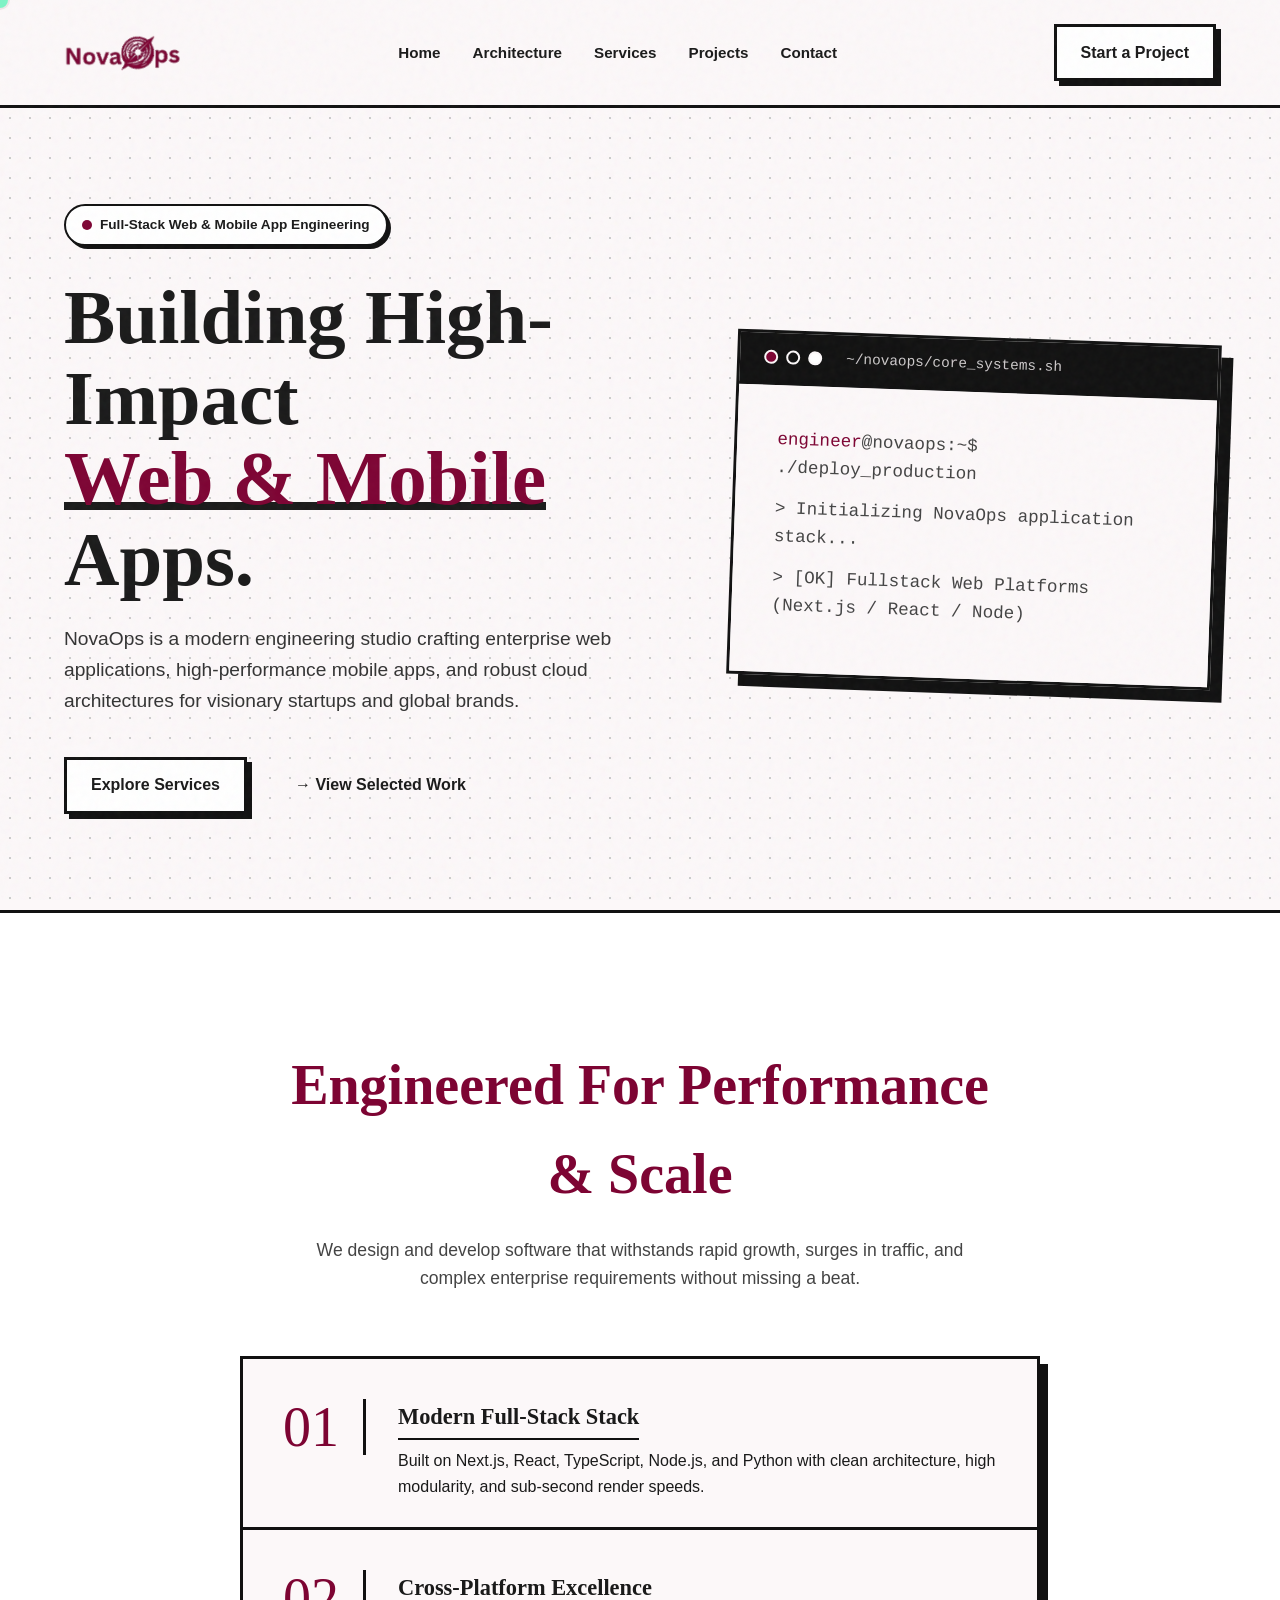
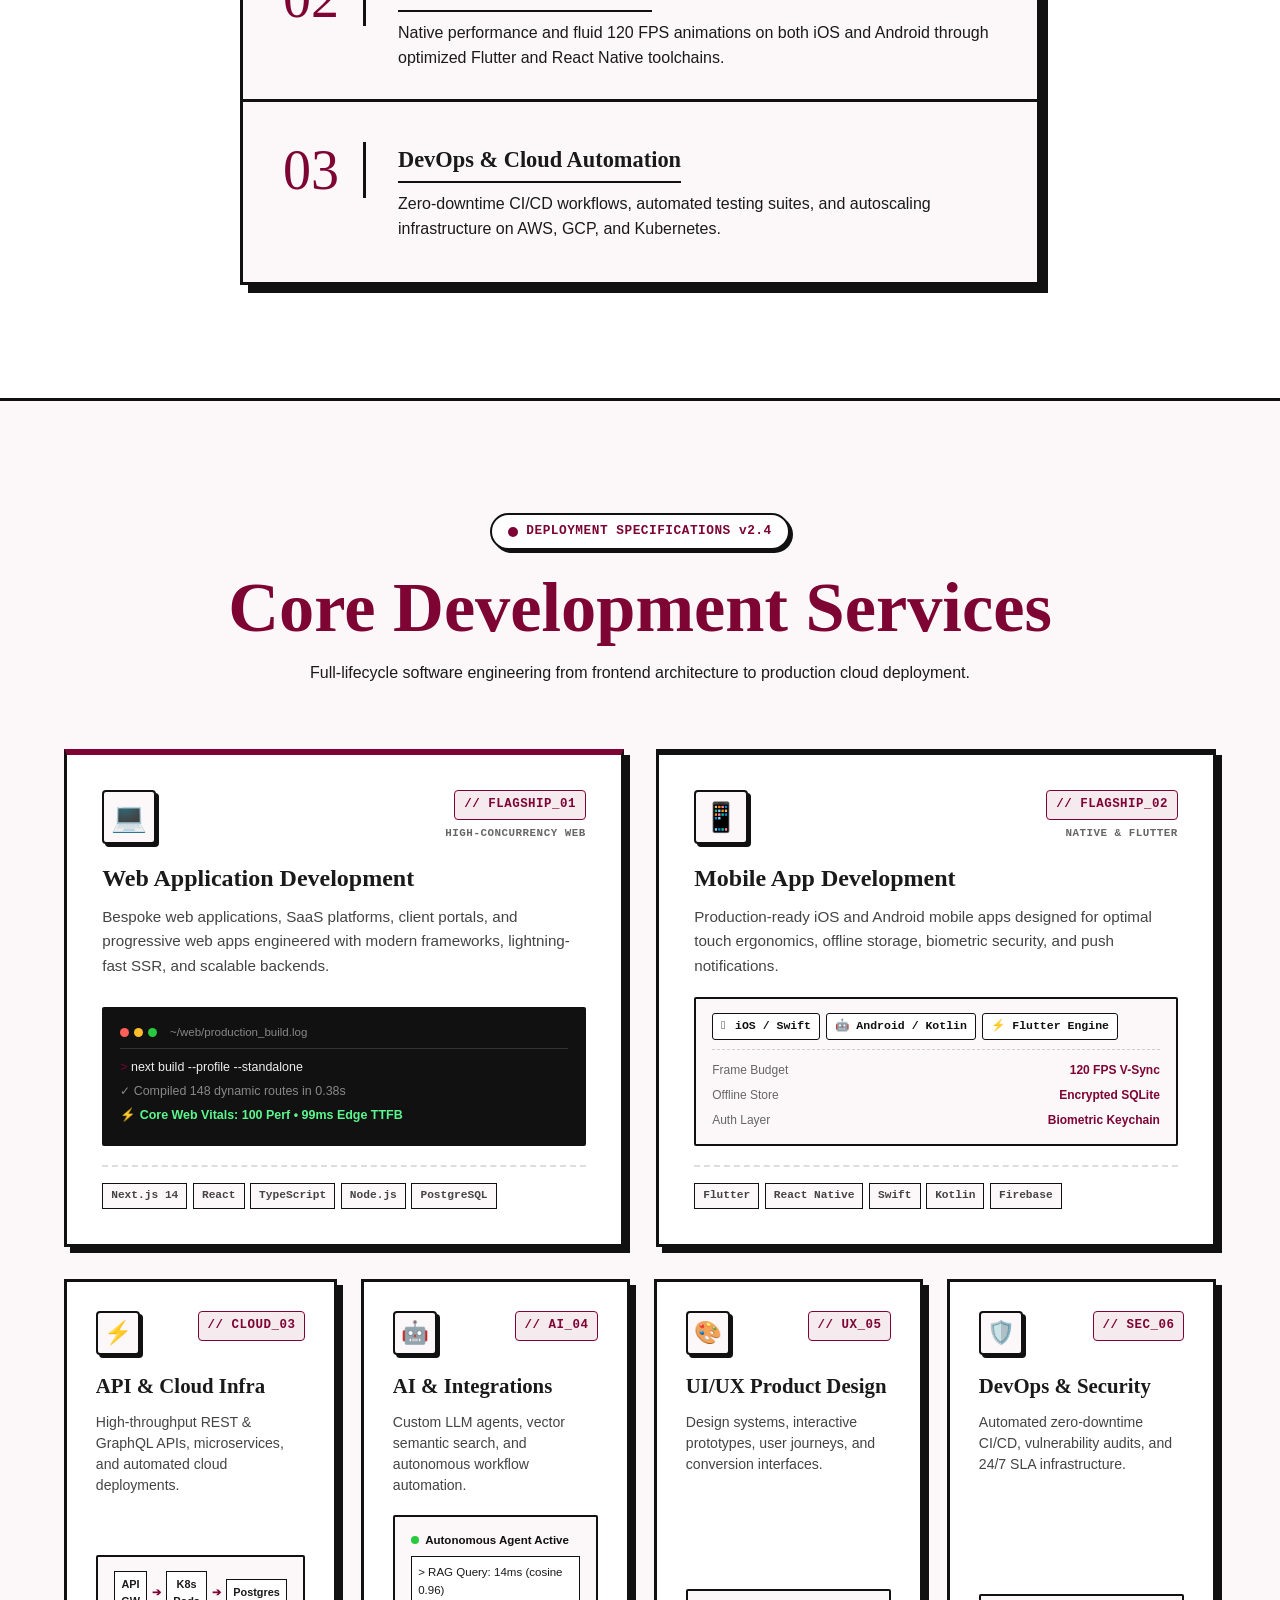
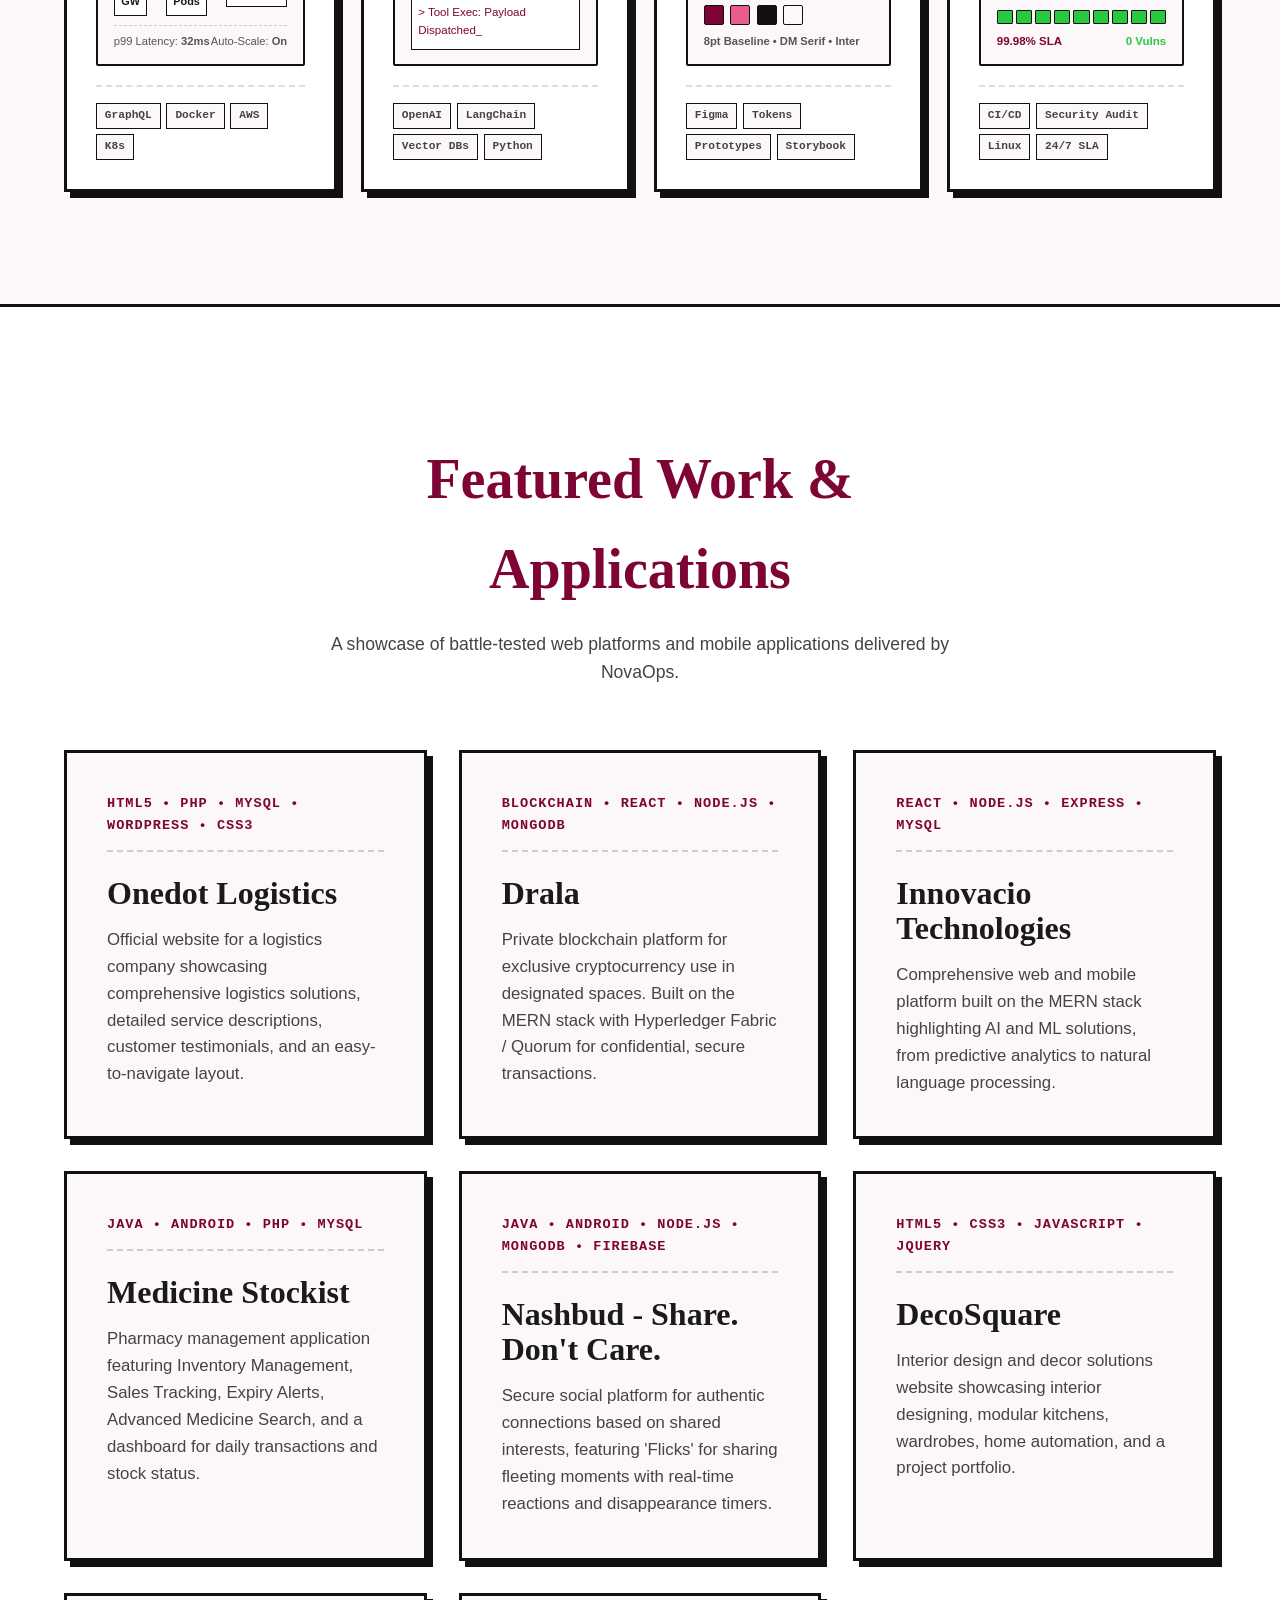
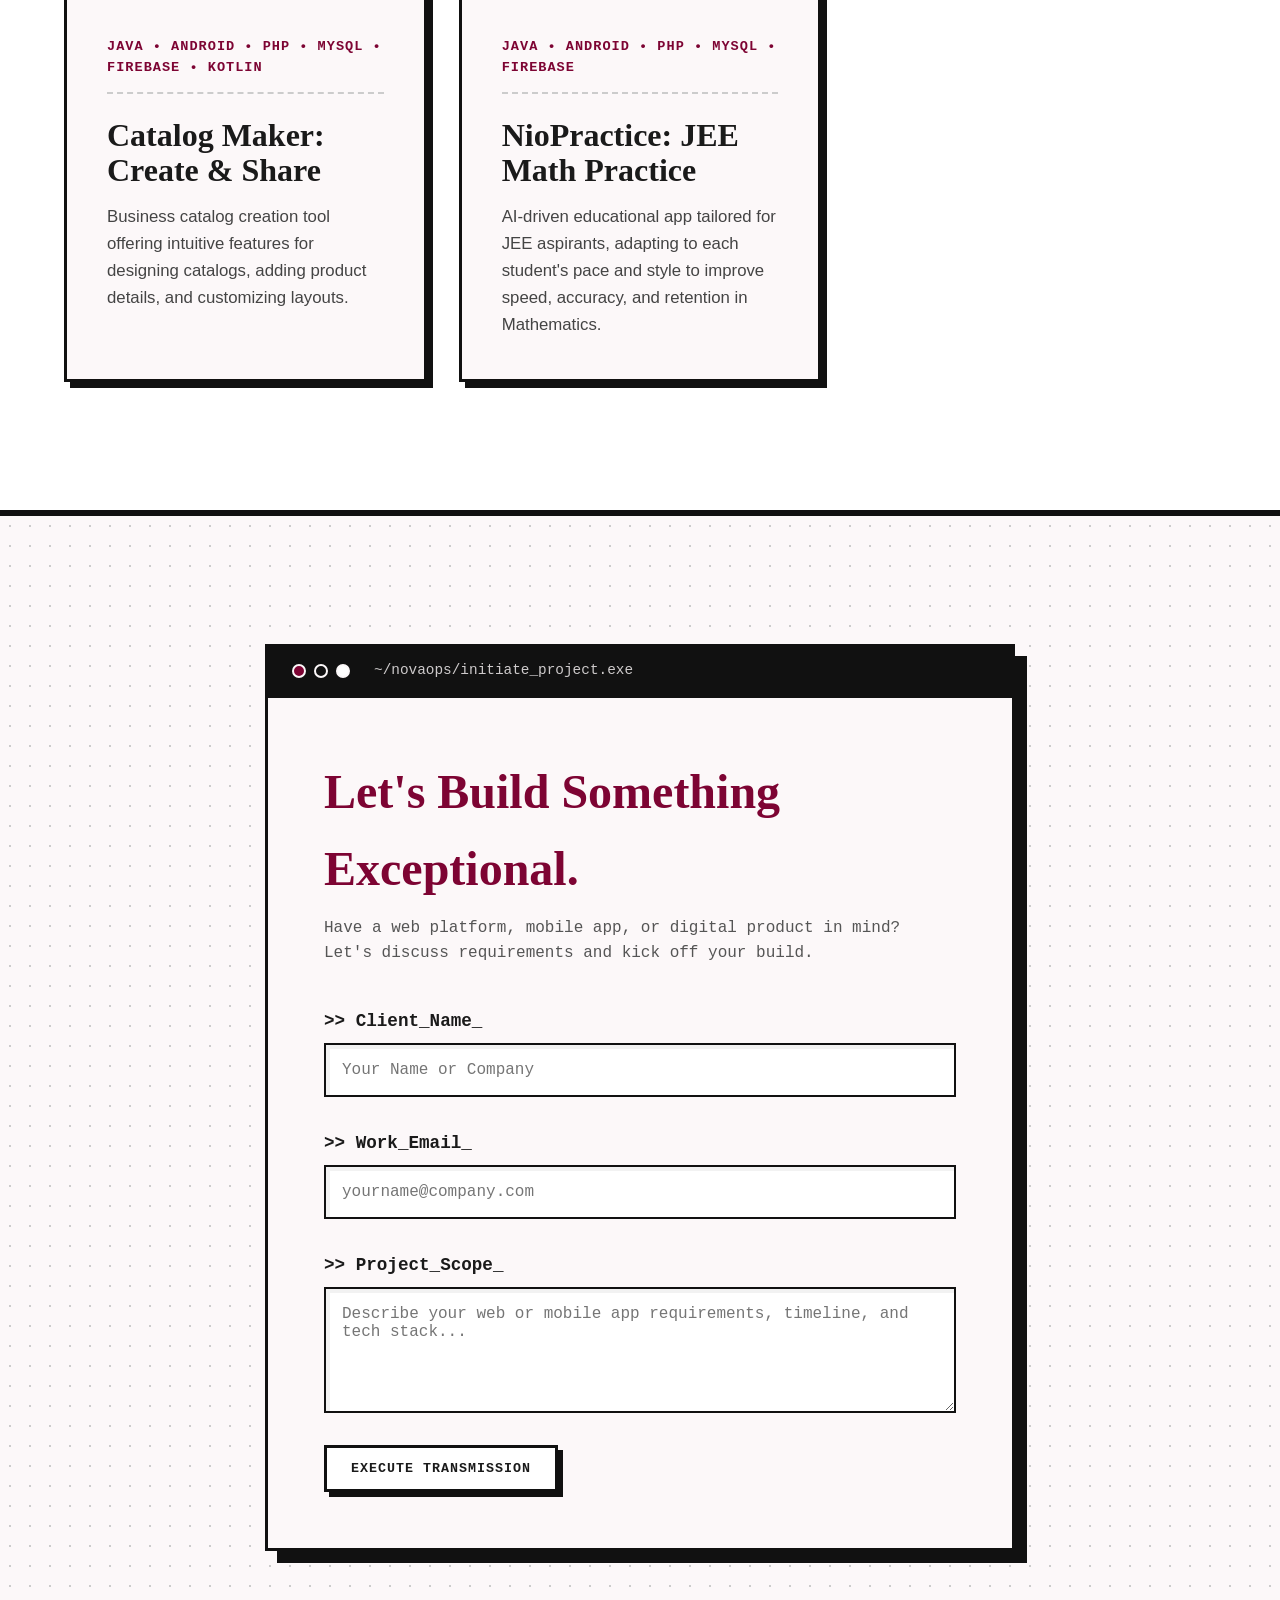
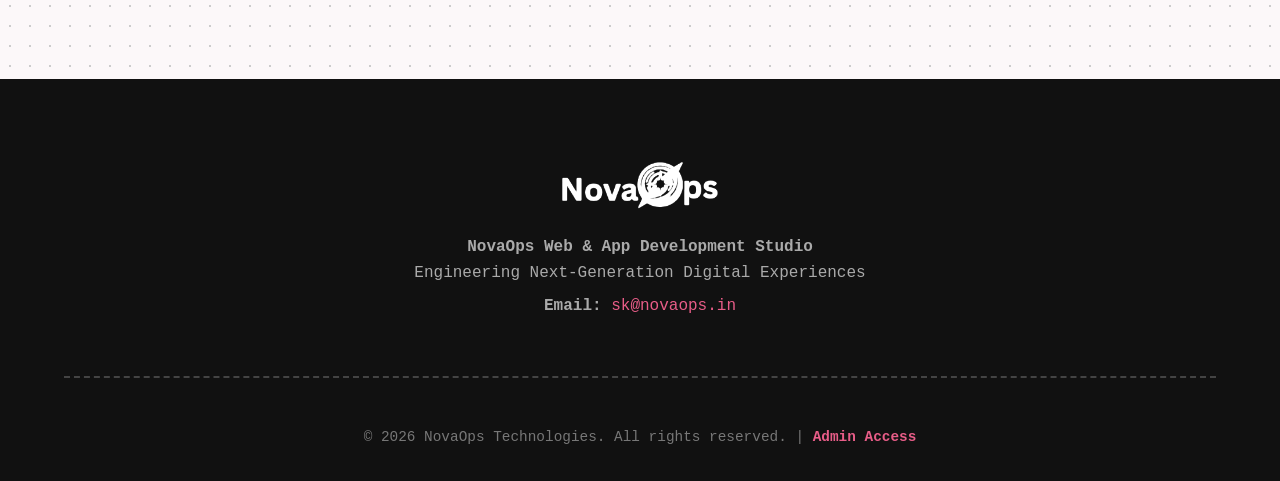
==== commit 116415ad: "fix: hide success toast by default and handle display toggle in script and styles" ====
--- a/index.html
+++ b/index.html
@@ -16,7 +16,7 @@
     <link
         href="https://fonts.googleapis.com/css2?family=DM+Serif+Display&family=Inter:wght@400;500;600;700;900&display=swap"
         rel="stylesheet">
-    <link rel="stylesheet" href="style.css">
+    <link rel="stylesheet" href="style.css?v=3.0">
 </head>
 
 <body>
@@ -486,7 +486,7 @@
         </div>
     </section>
 
-    <div id="successToast" class="success-toast" role="status" aria-live="polite">
+    <div id="successToast" class="success-toast" style="display: none;" role="status" aria-live="polite">
         <div class="toast-content">
             <span class="toast-icon">🚀</span>
             <div class="toast-text">
--- a/style.css
+++ b/style.css
@@ -942,17 +942,17 @@
 
 /* Success Toast Popup */
 .success-toast {
+    display: none;
     position: fixed;
     bottom: 24px;
     left: 50%;
-    transform: translate(-50%, 30px) scale(0.95);
+    transform: translate(-50%, 40px) scale(0.95);
     background-color: var(--border-dark);
     color: #fff;
     border: 2px solid var(--accent-orange);
     box-shadow: 5px 5px 0px 0px var(--accent-orange);
     padding: 0.85rem 1.2rem;
     font-family: var(--font-mono);
-    display: flex;
     flex-direction: column;
     gap: 0.5rem;
     z-index: 99999;
@@ -960,7 +960,7 @@
     width: max-content;
     border-radius: 4px;
 
-    /* Completely hidden by default on all devices (mobile & desktop) */
+    /* Completely hidden by default on all devices */
     opacity: 0;
     visibility: hidden;
     pointer-events: none;
@@ -968,9 +968,11 @@
 }
 
 .success-toast.show {
-    opacity: 1;
-    visibility: visible;
-    pointer-events: auto;
+    display: flex !important;
+    opacity: 1 !important;
+    visibility: visible !important;
+    pointer-events: auto !important;
+    transform: translate(-50%, 0) scale(1) !important;
     animation: toastBounceIn 0.45s cubic-bezier(0.175, 0.885, 0.32, 1.275) forwards;
 }
 
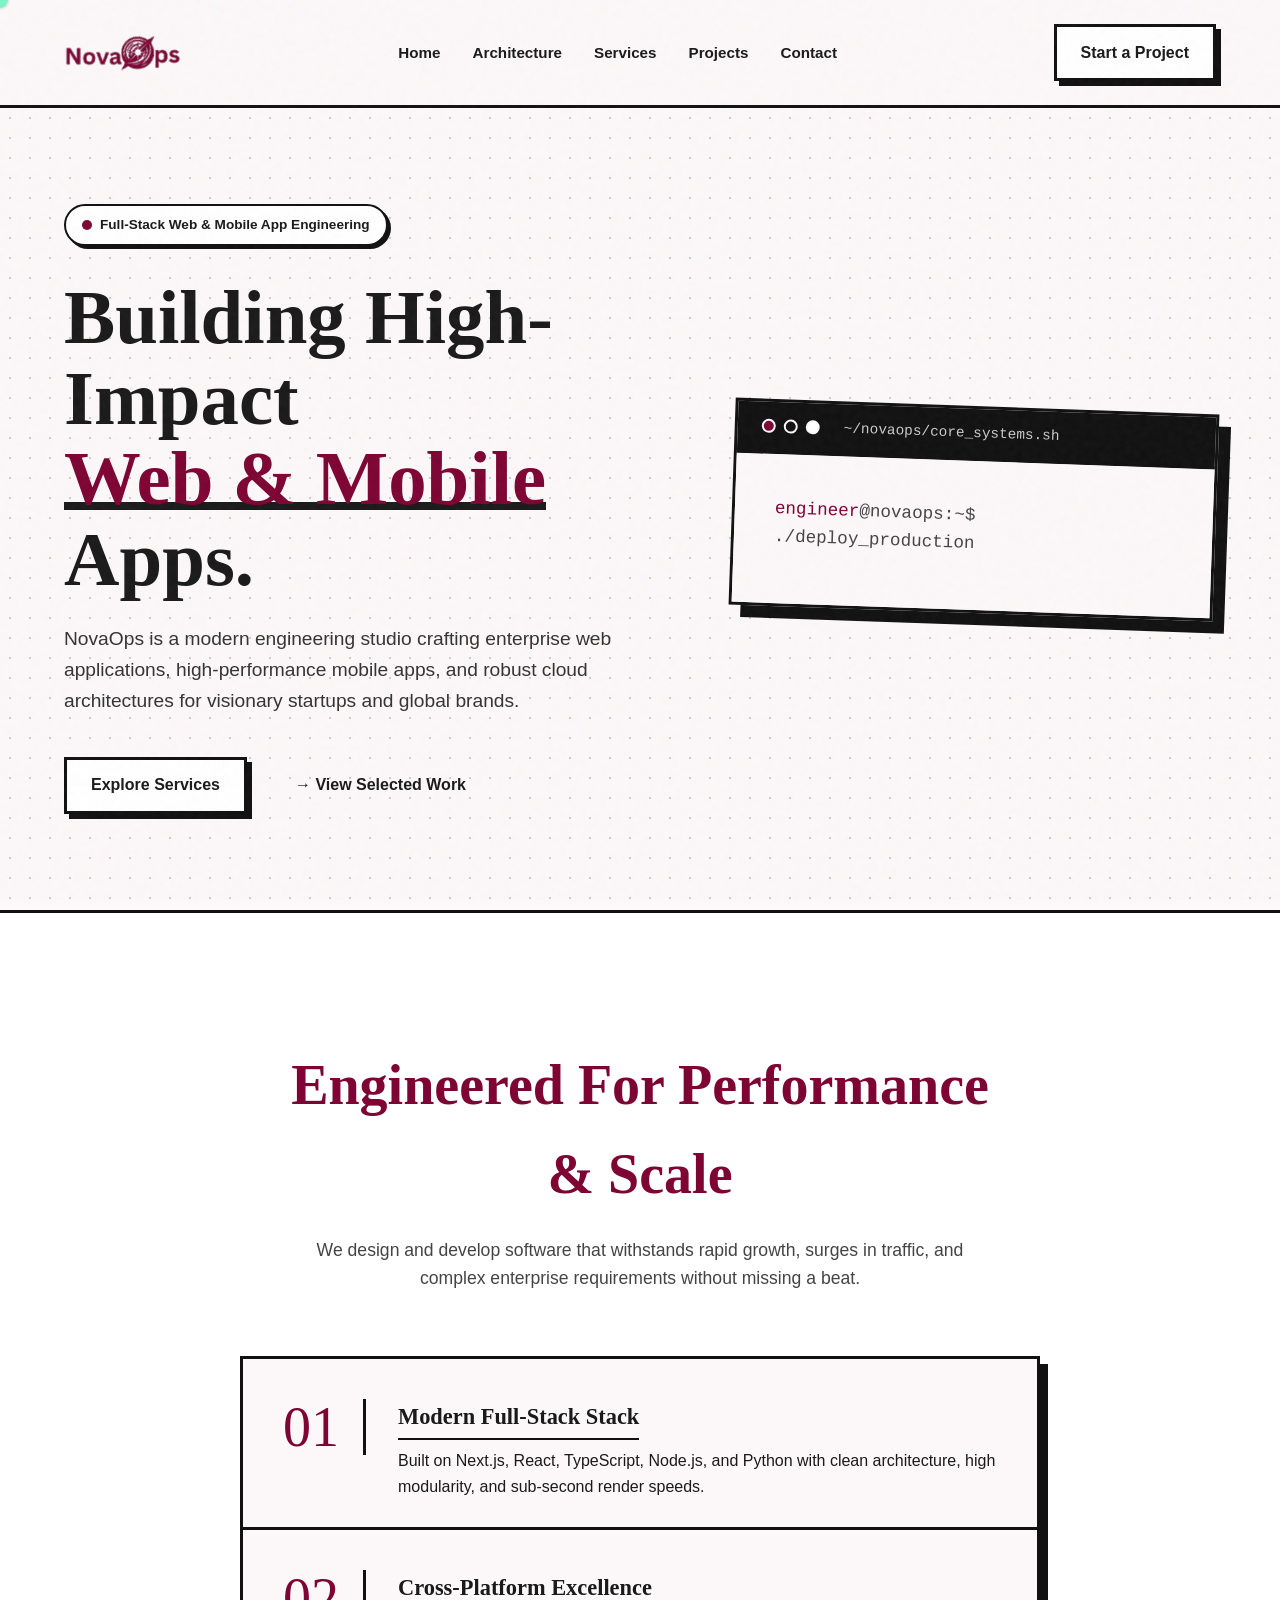
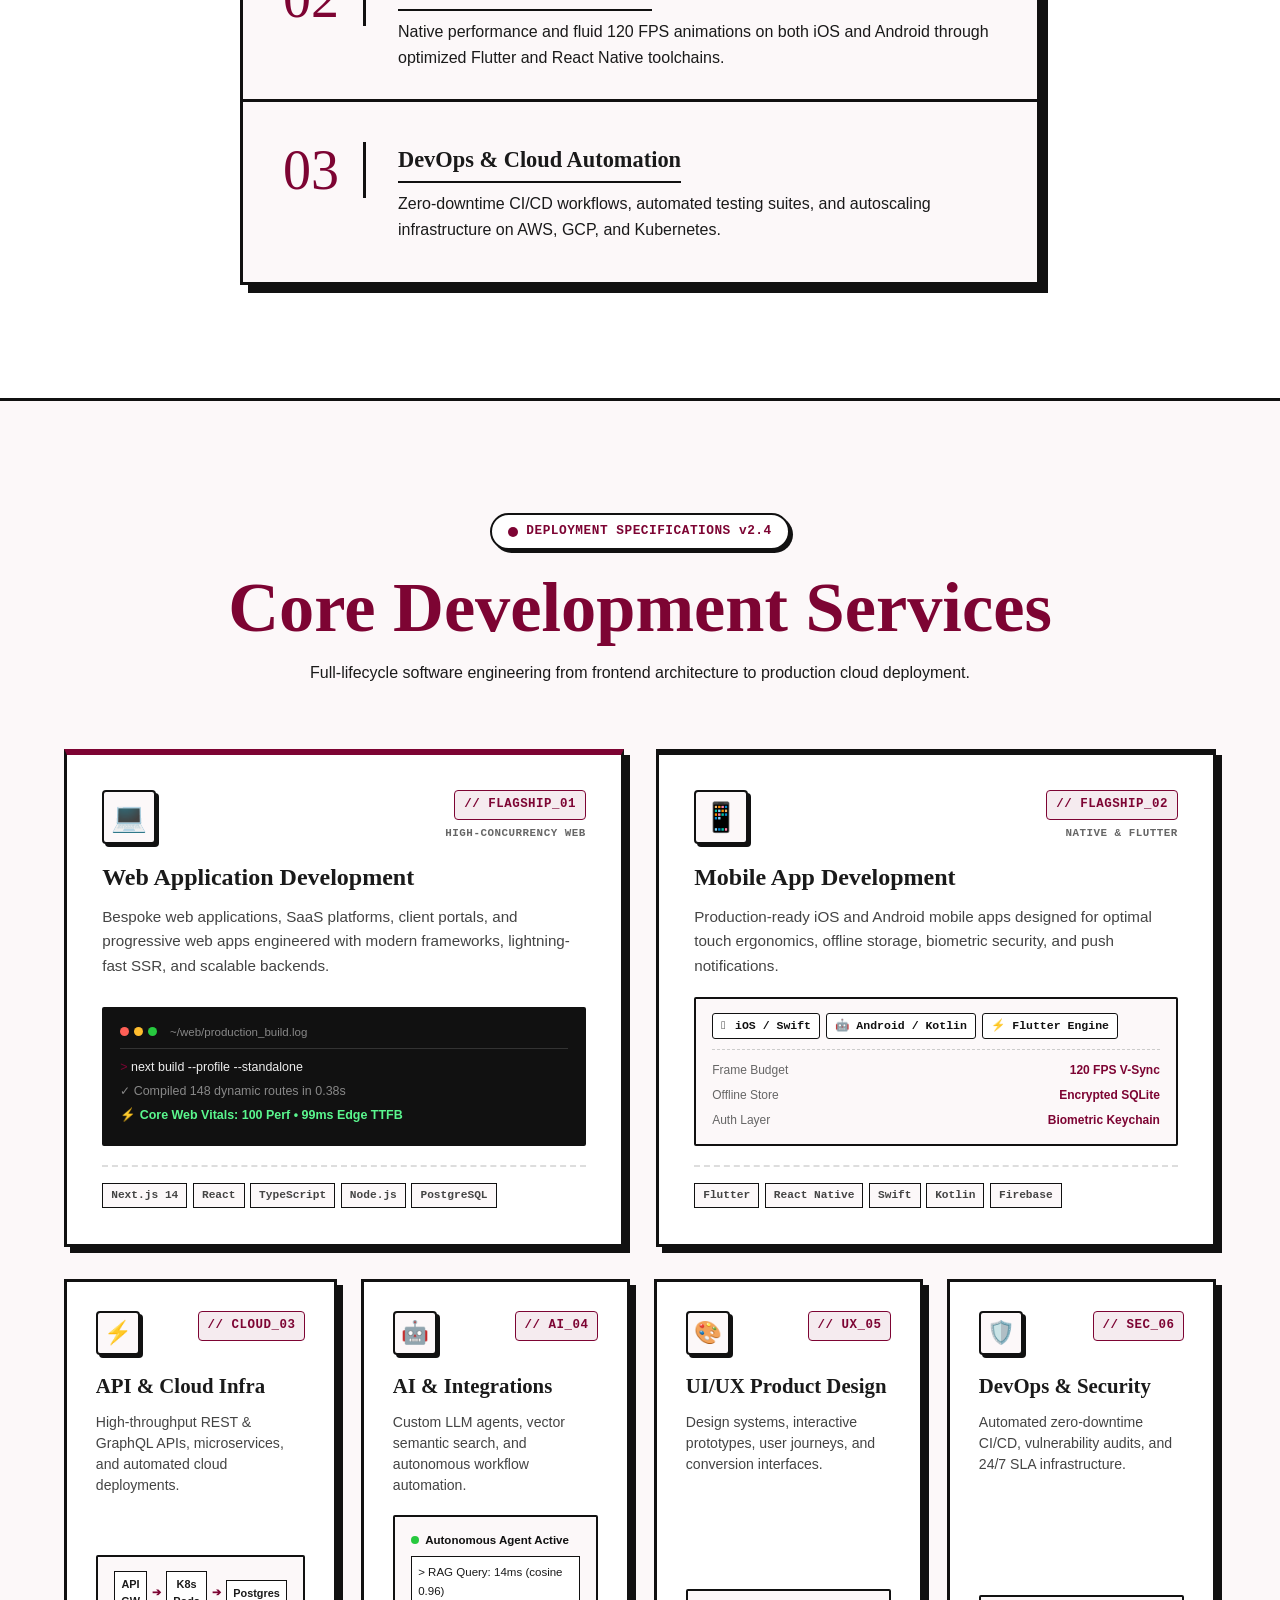
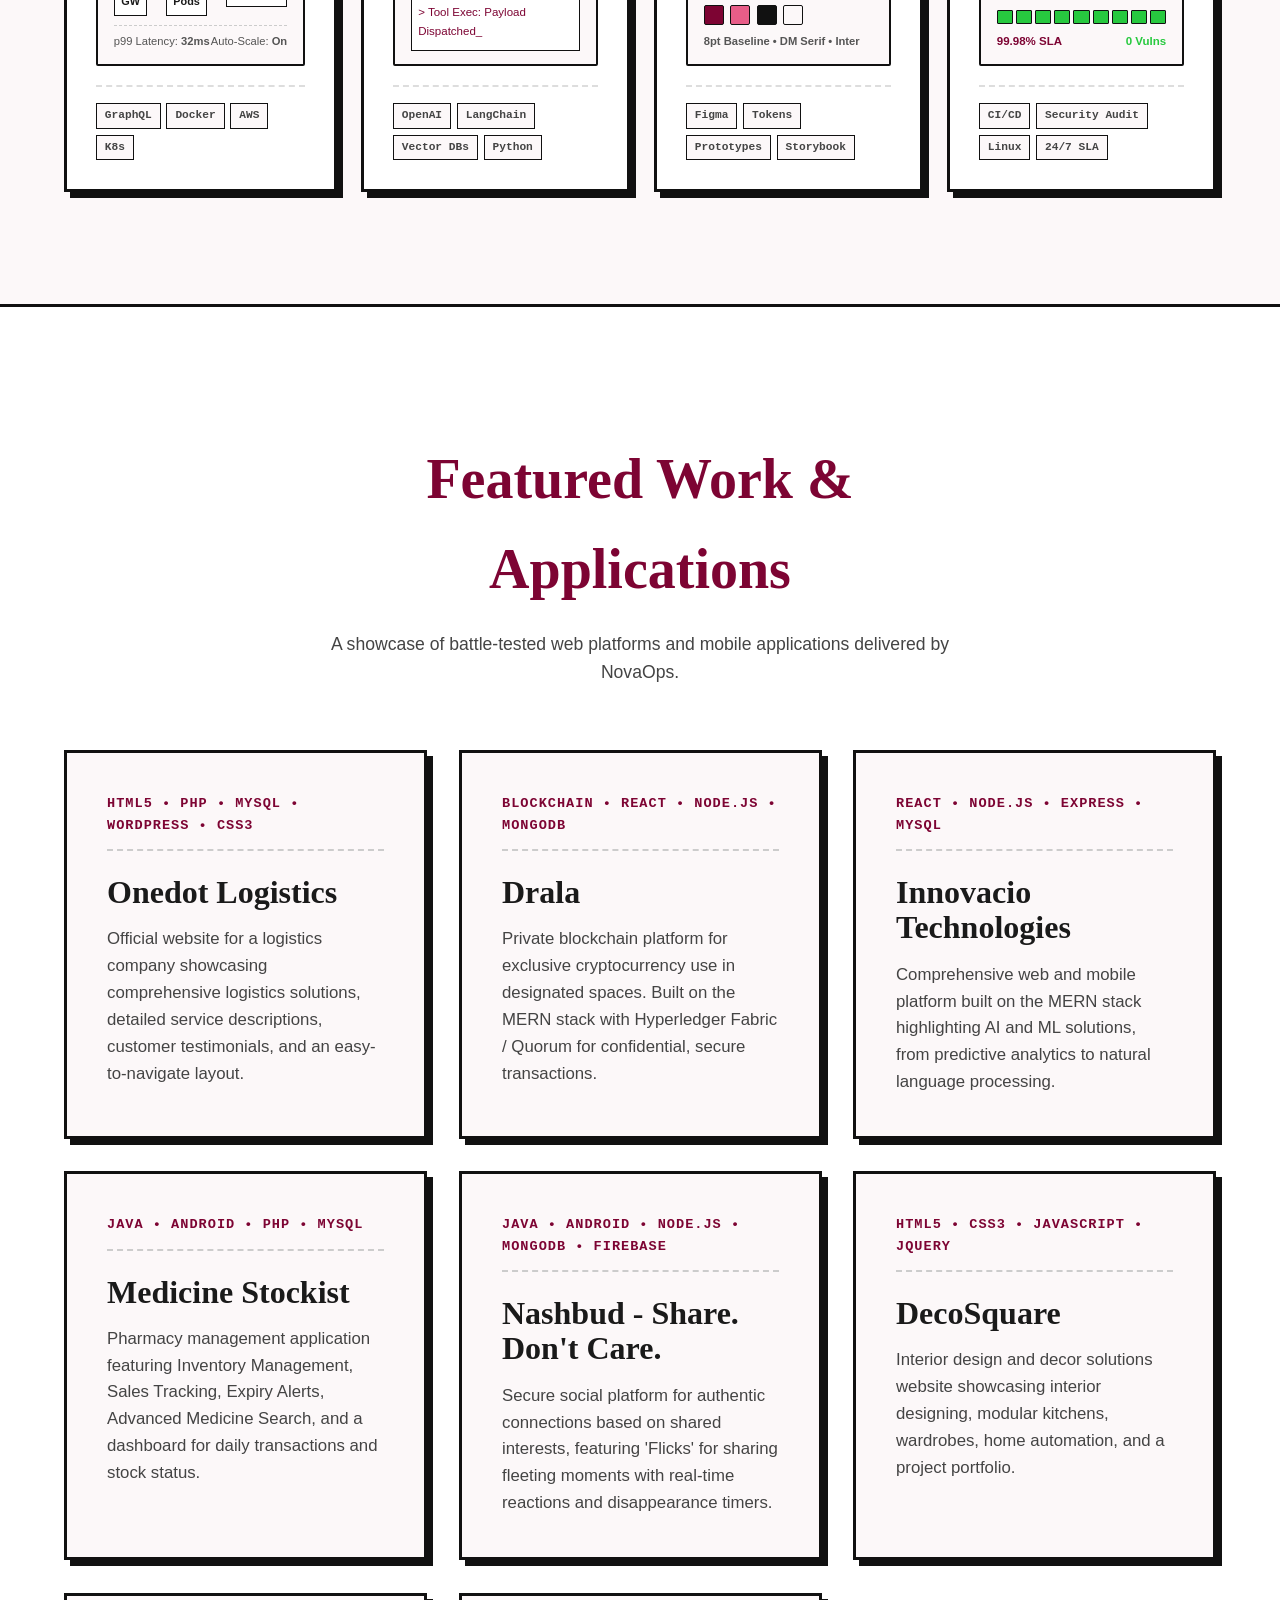
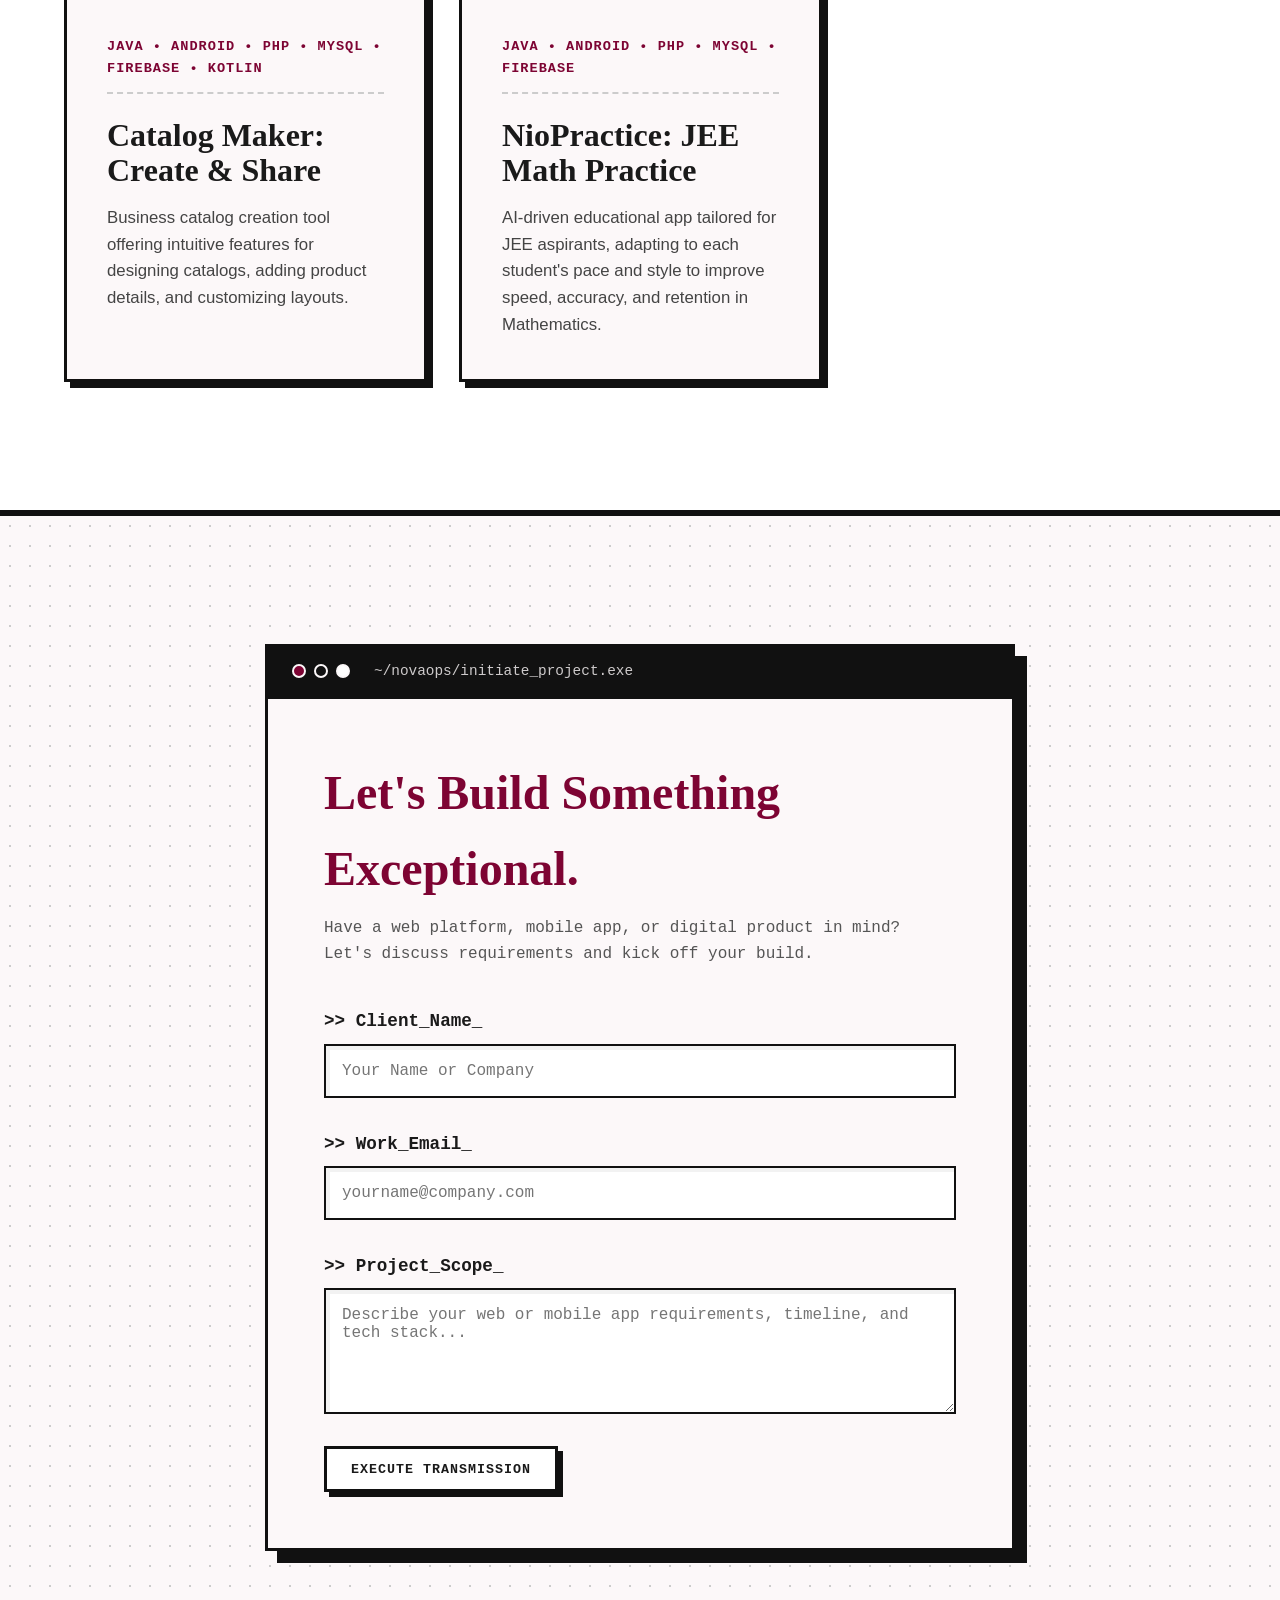
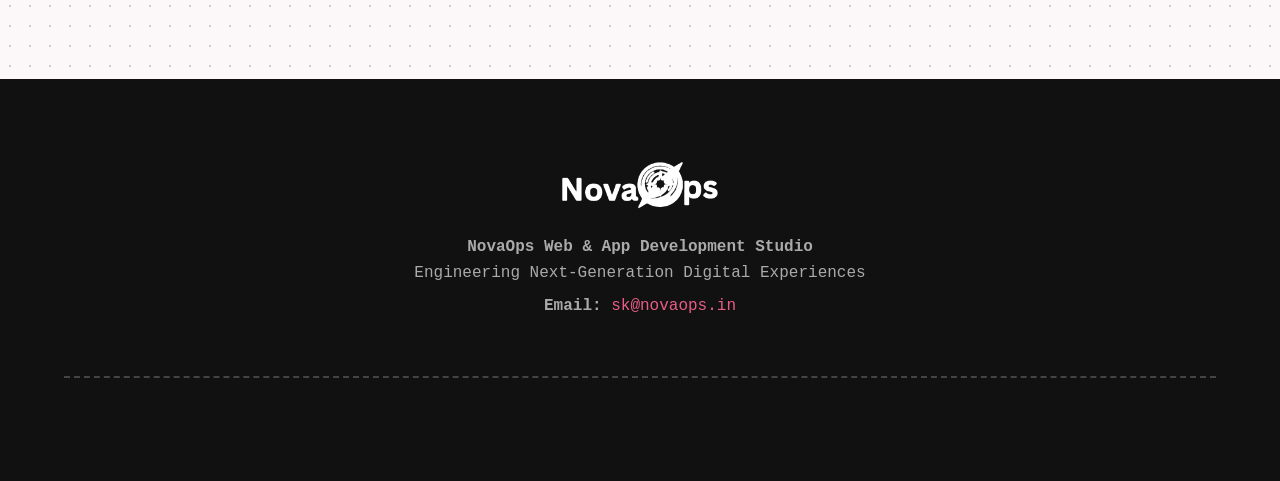
==== commit 2c67d9bf: "feat: enhance UI animations, custom cursor feedback, and scroll effects" ====
--- a/index.html
+++ b/index.html
@@ -16,7 +16,7 @@
     <link
         href="https://fonts.googleapis.com/css2?family=DM+Serif+Display&family=Inter:wght@400;500;600;700;900&display=swap"
         rel="stylesheet">
-    <link rel="stylesheet" href="style.css?v=3.0">
+    <link rel="stylesheet" href="style.css?v=3.1">
 </head>
 
 <body>
@@ -513,7 +513,7 @@
         </div>
     </footer>
 
-    <script src="script.js"></script>
+    <script src="script.js?v=3.1"></script>
 </body>
 
 </html>
--- a/style.css
+++ b/style.css
@@ -56,15 +56,23 @@
         pointer-events: none;
         z-index: 10000;
         transform: translate(-50%, -50%);
-        transition: transform 0.1s ease, background-color 0.2s;
+        transition: transform 0.1s ease, background-color 0.2s ease, width 0.15s ease, height 0.15s ease;
         mix-blend-mode: difference;
+    }
+
+    .custom-cursor.clicking {
+        transform: translate(-50%, -50%) scale(0.7) !important;
     }
 
     a:hover~.custom-cursor,
     button:hover~.custom-cursor,
     input:hover~.custom-cursor,
-    textarea:hover~.custom-cursor {
-        transform: translate(-50%, -50%) scale(1.5);
+    textarea:hover~.custom-cursor,
+    .service-card:hover~.custom-cursor,
+    .project-card:hover~.custom-cursor,
+    .platform-chip:hover~.custom-cursor,
+    .palette-swatch:hover~.custom-cursor {
+        transform: translate(-50%, -50%) scale(1.6);
         background-color: #fff;
     }
 }
@@ -108,6 +116,15 @@
     position: sticky;
     top: 0;
     z-index: 100;
+    transition: padding 0.25s cubic-bezier(0.16, 1, 0.3, 1), background-color 0.25s ease, box-shadow 0.25s ease;
+}
+
+.navbar.navbar-scrolled {
+    padding: 1rem 5%;
+    background-color: rgba(252, 248, 249, 0.94);
+    backdrop-filter: blur(8px);
+    -webkit-backdrop-filter: blur(8px);
+    box-shadow: 0 4px 20px rgba(0, 0, 0, 0.06);
 }
 
 .logo {
@@ -123,6 +140,11 @@
     display: inline-flex;
     align-items: center;
     text-decoration: none;
+    transition: transform 0.2s cubic-bezier(0.16, 1, 0.3, 1);
+}
+
+.logo-link:hover {
+    transform: scale(1.03);
 }
 
 .nav-logo-img {
@@ -136,6 +158,11 @@
     width: auto;
     display: block;
     filter: brightness(0) invert(1);
+    transition: transform 0.25s ease;
+}
+
+.footer-logo-img:hover {
+    transform: scale(1.05);
 }
 
 .logo-icon {
@@ -153,14 +180,31 @@
     color: var(--text-black);
     font-weight: 600;
     font-size: 0.95rem;
-    transition: color 0.2s;
+    position: relative;
+    padding-bottom: 4px;
+    transition: color 0.2s ease;
+}
+
+.nav-links a::after {
+    content: '';
+    position: absolute;
+    bottom: 0;
+    left: 0;
+    width: 0%;
+    height: 2px;
+    background-color: var(--accent-orange);
+    transition: width 0.25s cubic-bezier(0.16, 1, 0.3, 1);
 }
 
 .nav-links a:hover {
     color: var(--accent-orange);
 }
 
-/* Buttons (Neo-Brutalist) */
+.nav-links a:hover::after {
+    width: 100%;
+}
+
+/* Buttons (Neo-Brutalist with Tactile Physical Feedback) */
 .btn-primary,
 .btn-secondary {
     padding: 0.8rem 1.5rem;
@@ -168,7 +212,9 @@
     font-family: var(--font-body);
     text-decoration: none;
     display: inline-block;
-    transition: transform 0.1s ease, box-shadow 0.1s ease;
+    cursor: pointer;
+    user-select: none;
+    -webkit-user-select: none;
 }
 
 .btn-primary {
@@ -176,11 +222,17 @@
     color: var(--text-black);
     border: 3px solid var(--border-dark);
     box-shadow: 5px 5px 0px 0px var(--border-dark);
+    transition: transform 0.15s cubic-bezier(0.16, 1, 0.3, 1), box-shadow 0.15s cubic-bezier(0.16, 1, 0.3, 1), background-color 0.2s ease, color 0.2s ease;
+}
+
+.btn-primary:hover {
+    transform: translate(-2px, -2px);
+    box-shadow: 7px 7px 0px 0px var(--accent-orange);
 }
 
 .btn-primary:active {
-    transform: translate(5px, 5px);
-    box-shadow: 0px 0px 0px 0px var(--border-dark);
+    transform: translate(3px, 3px) !important;
+    box-shadow: 1px 1px 0px 0px var(--border-dark) !important;
 }
 
 .btn-secondary {
@@ -188,13 +240,17 @@
     border: none;
     font-size: 1rem;
     color: var(--text-black);
+    position: relative;
+    transition: transform 0.2s cubic-bezier(0.16, 1, 0.3, 1), color 0.2s ease;
 }
 
 .btn-secondary:hover {
-    text-decoration: underline;
-    text-decoration-color: var(--accent-orange);
-    text-decoration-thickness: 3px;
-    text-underline-offset: 4px;
+    color: var(--accent-orange);
+    transform: translateX(4px);
+}
+
+.btn-secondary:active {
+    transform: translateX(2px) scale(0.98);
 }
 
 /* --- HERO SPLIT LAYOUT --- */
@@ -431,6 +487,7 @@
     justify-content: space-between;
     transition: transform 0.25s cubic-bezier(0.16, 1, 0.3, 1), box-shadow 0.25s cubic-bezier(0.16, 1, 0.3, 1), border-color 0.2s ease;
     position: relative;
+    will-change: transform, box-shadow;
 }
 
 .service-card.flagship-card {
@@ -447,7 +504,7 @@
 }
 
 .service-card:hover {
-    transform: translate(-5px, -5px) !important;
+    transform: translate(-4px, -4px) !important;
     box-shadow: 10px 10px 0px 0px var(--accent-orange);
 }
 
@@ -476,6 +533,13 @@
     justify-content: center;
     font-size: 1.8rem;
     border-radius: 4px;
+    transition: transform 0.25s cubic-bezier(0.16, 1, 0.3, 1), box-shadow 0.25s cubic-bezier(0.16, 1, 0.3, 1), background-color 0.2s ease;
+}
+
+.service-card:hover .service-icon-box {
+    transform: translateY(-2px) scale(1.05);
+    box-shadow: 4px 4px 0 0 var(--accent-orange);
+    background-color: #fff;
 }
 
 .service-icon-box.small {
@@ -604,6 +668,14 @@
     border: 1.5px solid var(--border-dark);
     padding: 0.2rem 0.5rem;
     border-radius: 3px;
+    transition: transform 0.15s ease, background-color 0.15s ease, color 0.15s ease;
+    cursor: default;
+}
+
+.platform-chip:hover {
+    transform: translateY(-1px);
+    background-color: var(--accent-orange);
+    color: #fff;
 }
 
 .mobile-benchmark-list {
@@ -638,6 +710,13 @@
     padding: 0.25rem 0.4rem;
     text-align: center;
     flex: 1;
+    transition: transform 0.15s ease, box-shadow 0.15s ease, background-color 0.15s ease;
+}
+
+.flow-step:hover {
+    transform: translateY(-2px);
+    box-shadow: 2px 2px 0 0 var(--accent-orange);
+    background-color: var(--bg-cream);
 }
 
 .flow-arrow {
@@ -695,6 +774,14 @@
     height: 20px;
     border: 1.5px solid var(--border-dark);
     border-radius: 2px;
+    transition: transform 0.2s cubic-bezier(0.16, 1, 0.3, 1), box-shadow 0.2s ease;
+    cursor: pointer;
+}
+
+.palette-swatch:hover {
+    transform: scale(1.25);
+    box-shadow: 2px 2px 0 0 var(--border-dark);
+    z-index: 2;
 }
 
 .design-tokens-text {
@@ -716,6 +803,12 @@
     background-color: #27c93f;
     border: 1px solid var(--border-dark);
     border-radius: 1px;
+    transition: transform 0.15s ease, opacity 0.15s ease;
+}
+
+.uptime-tick:hover {
+    transform: scaleY(1.3);
+    opacity: 0.85;
 }
 
 .uptime-stats-row {
@@ -747,6 +840,14 @@
     background: var(--bg-cream);
     border: 1px solid var(--border-dark);
     padding: 0.18rem 0.5rem;
+    transition: transform 0.15s ease, background-color 0.15s ease, color 0.15s ease, border-color 0.15s ease;
+}
+
+.service-stack span:hover {
+    transform: translateY(-2px);
+    background-color: var(--accent-orange);
+    color: #fff;
+    border-color: var(--accent-orange);
 }
 
 /* --- NEW: PORTFOLIO / PROJECTS SECTION --- */
@@ -782,12 +883,13 @@
     box-shadow: 6px 6px 0px 0px var(--border-dark);
     display: flex;
     flex-direction: column;
-    transition: transform 0.2s ease, box-shadow 0.2s ease, background-color 0.2s ease;
+    transition: transform 0.25s cubic-bezier(0.16, 1, 0.3, 1), box-shadow 0.25s cubic-bezier(0.16, 1, 0.3, 1), background-color 0.2s ease;
+    will-change: transform, box-shadow;
 }
 
 .project-card:hover {
     transform: translate(-4px, -4px);
-    box-shadow: 10px 10px 0px 0px var(--border-dark);
+    box-shadow: 10px 10px 0px 0px var(--accent-orange);
     background-color: #fff;
 }
 
@@ -924,13 +1026,14 @@
     color: var(--text-black);
     outline: none;
     box-shadow: inset 4px 4px 0px 0px rgba(0, 0, 0, 0.05);
-    transition: border-color 0.2s;
+    transition: border-color 0.2s ease, box-shadow 0.2s ease, transform 0.15s ease;
 }
 
 .code-style-form input:focus,
 .code-style-form textarea:focus {
     border-color: var(--accent-orange);
     box-shadow: 4px 4px 0px 0px var(--accent-orange);
+    transform: translateY(-1px);
 }
 
 .run-command-btn {
@@ -1110,8 +1213,9 @@
 /* Scroll Animations */
 .animate-on-scroll {
     opacity: 0;
-    transform: translateY(40px);
-    transition: opacity 0.8s ease-out, transform 0.8s ease-out;
+    transform: translateY(30px);
+    transition: opacity 0.65s cubic-bezier(0.16, 1, 0.3, 1), transform 0.65s cubic-bezier(0.16, 1, 0.3, 1);
+    will-change: opacity, transform;
 }
 
 .animate-on-scroll.is-visible {
@@ -1380,4 +1484,40 @@
     .hero-terminal {
         transform: rotate(0deg);
     }
-}+}
+
+/* Accessibility: Honor prefers-reduced-motion */
+@media (prefers-reduced-motion: reduce) {
+    *,
+    *::before,
+    *::after {
+        animation-duration: 0.01ms !important;
+        animation-iteration-count: 1 !important;
+        transition-duration: 0.01ms !important;
+        scroll-behavior: auto !important;
+    }
+
+    .pulse-indicator,
+    .status-indicator-dot,
+    .toast-icon,
+    .blink-cursor::after,
+    .loading-dots::after,
+    .loader-terminal {
+        animation: none !important;
+    }
+
+    .animate-on-scroll {
+        opacity: 1 !important;
+        transform: none !important;
+        transition: none !important;
+    }
+
+    .service-card:hover,
+    .project-card:hover,
+    .stack-item:hover,
+    .btn-primary:hover,
+    .btn-primary:active,
+    .hero-terminal:hover {
+        transform: none !important;
+    }
+}
